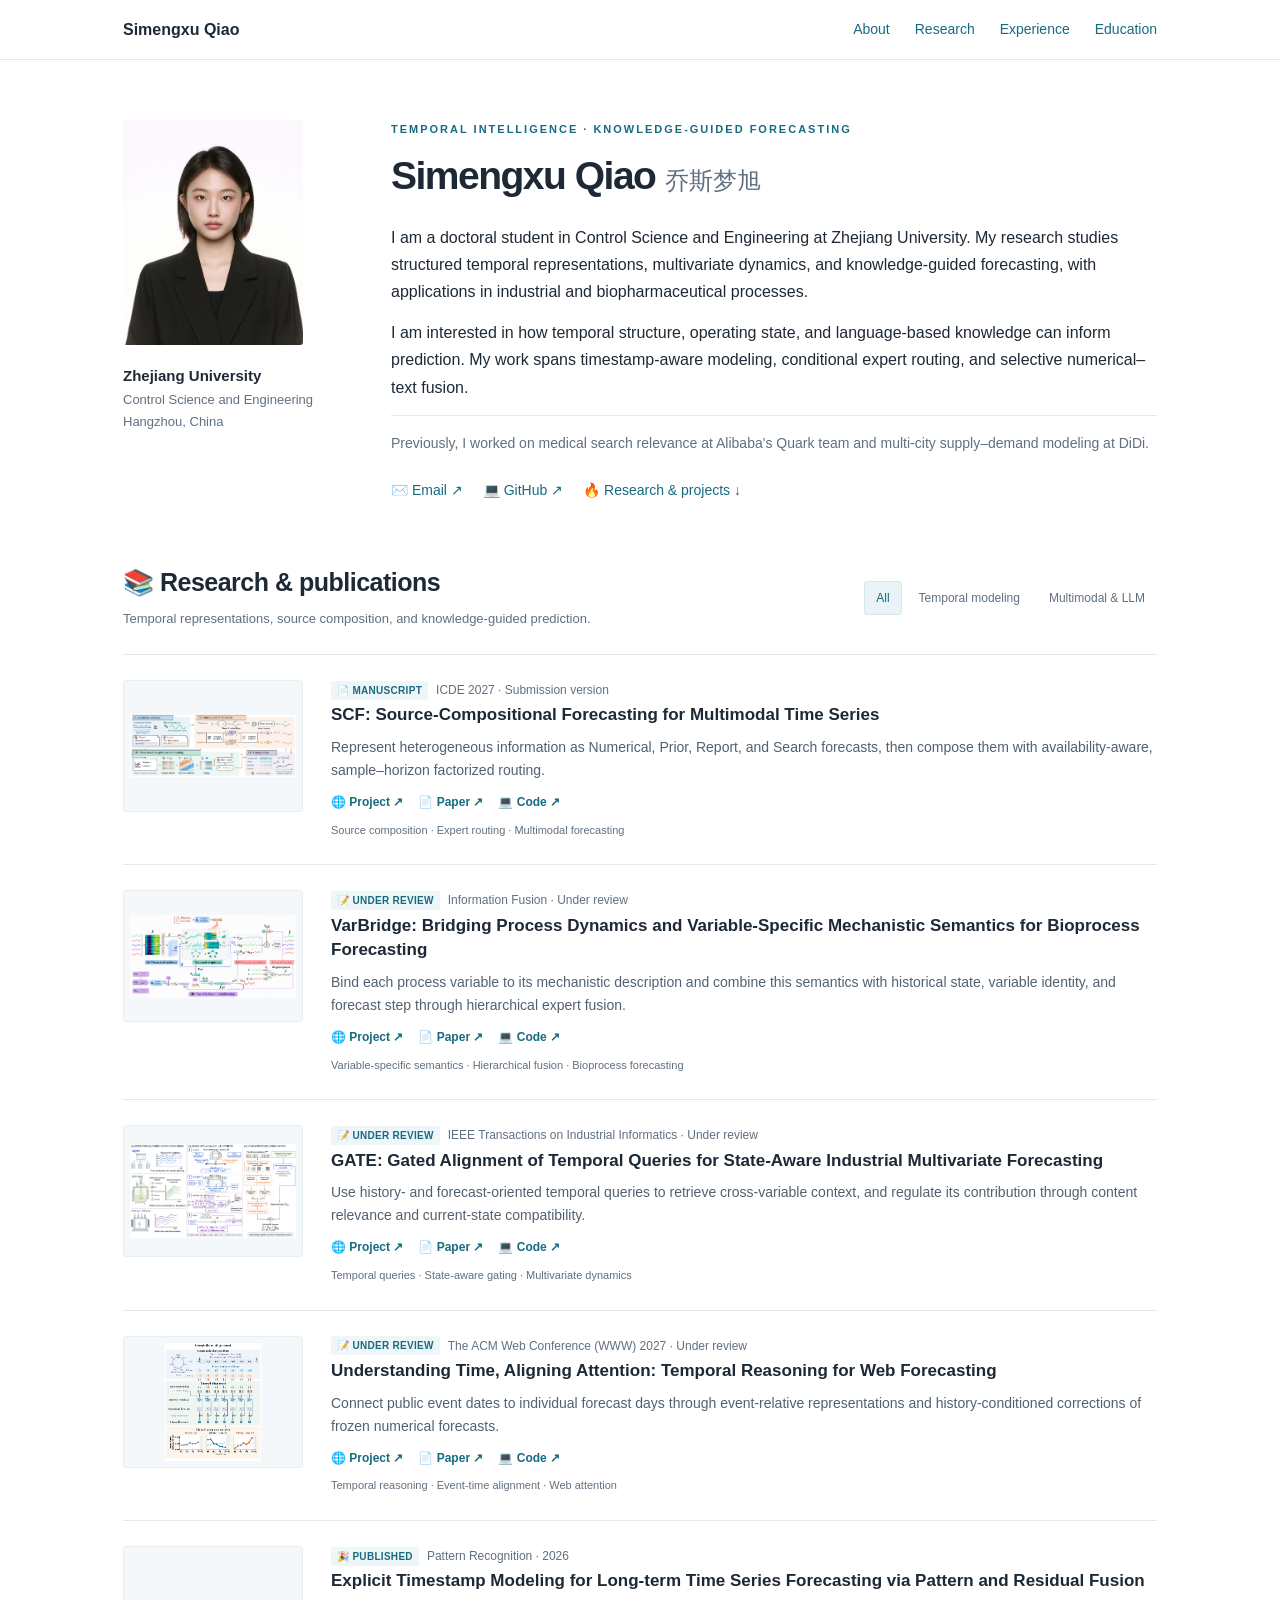
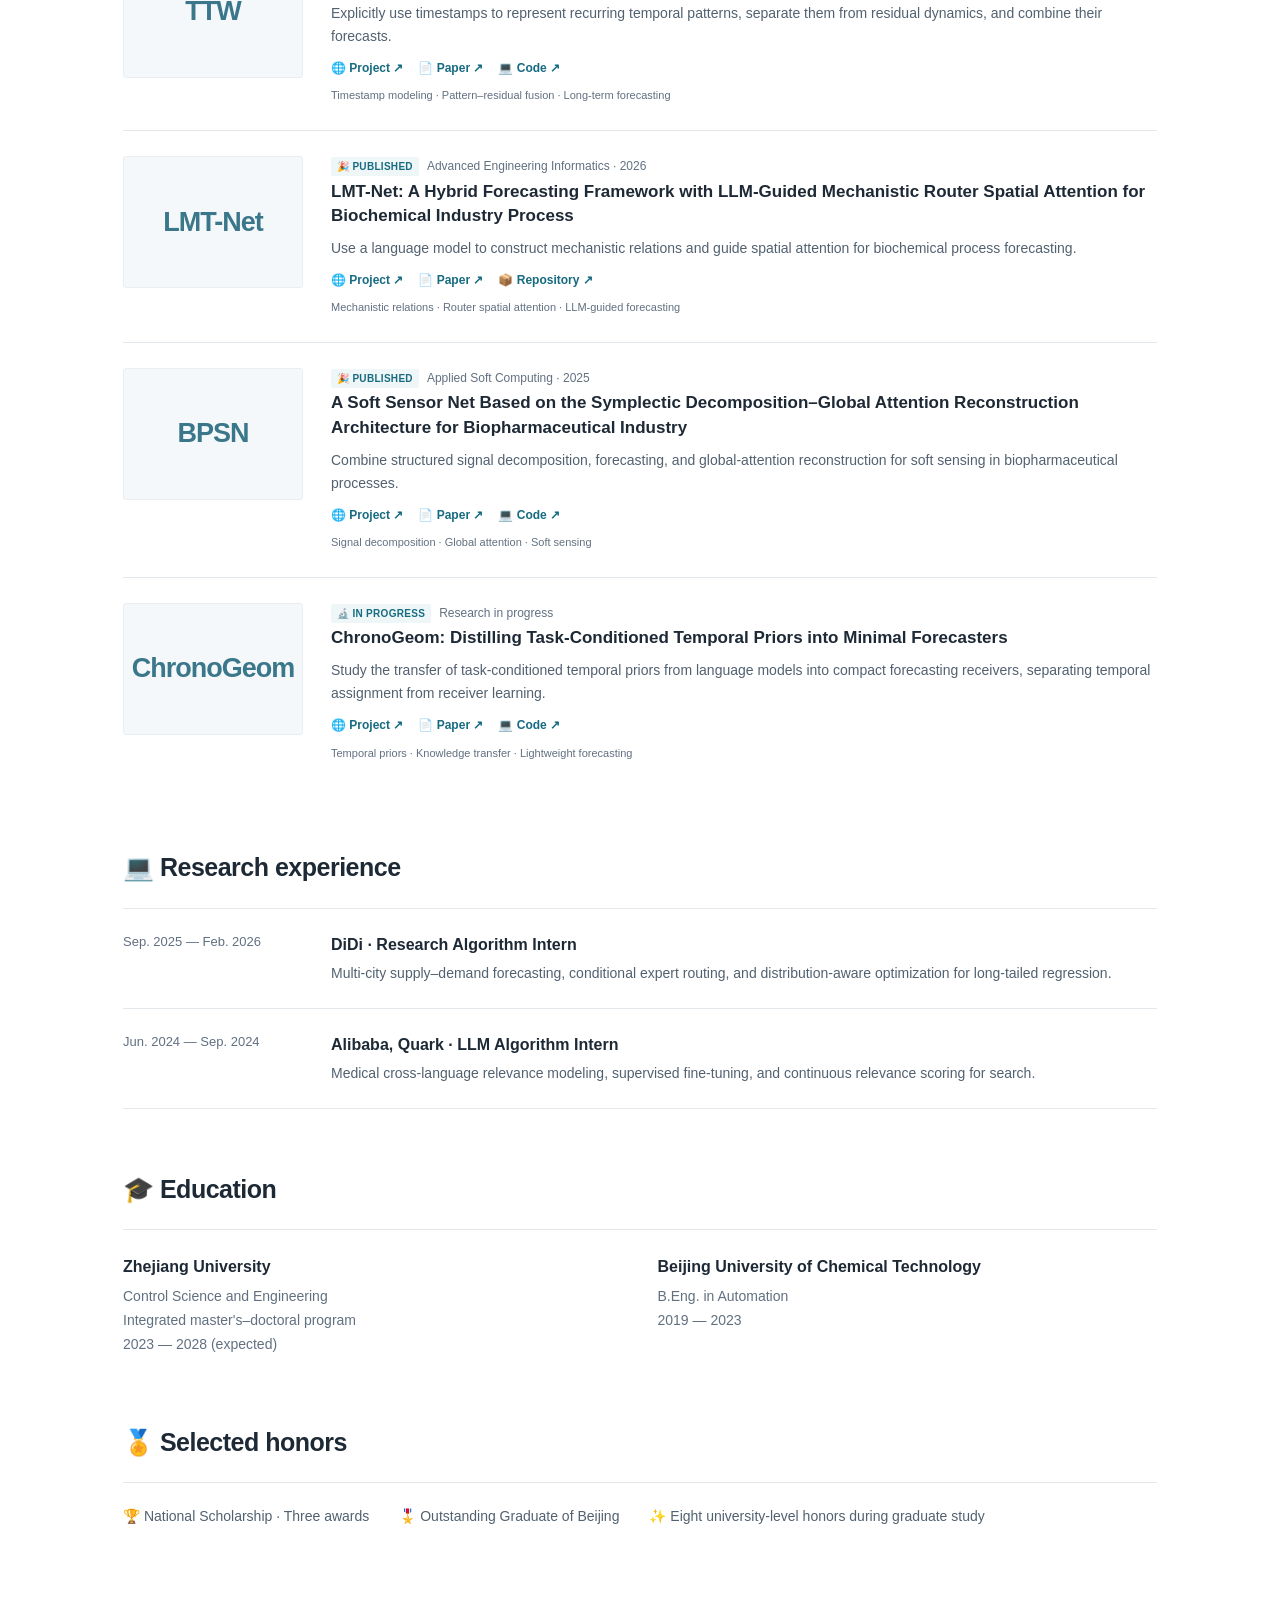
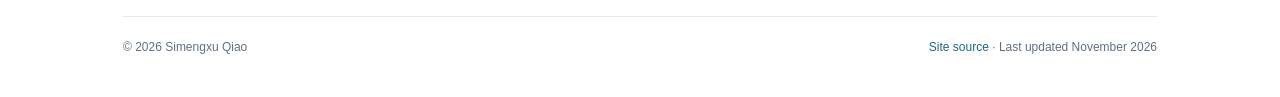
==== index.html @ 263c711f "Organize paper resources and link academic homepage" ====
<!doctype html><html lang="en"><head><meta charset="utf-8"><meta name="viewport" content="width=device-width,initial-scale=1"><title>Simengxu Qiao | 乔斯梦旭 — Zhejiang University</title><meta name="description" content="Simengxu Qiao — temporal representation learning, knowledge-guided forecasting, and multimodal time series at Zhejiang University."><meta name="theme-color" content="#176b81"><link rel="icon" href="assets/favicon.svg" type="image/svg+xml"><link rel="stylesheet" href="assets/style.css"></head><body><a class="skip" href="#main">Skip to content</a><header><div class="nav"><a class="wordmark" href="#about">Simengxu Qiao</a><nav aria-label="Main navigation"><a href="#about">About</a><a href="#publications">Research</a><a href="#experience">Experience</a><a href="#education">Education</a></nav></div></header><main id="main" class="shell"><section id="about" class="intro"><aside class="profile-side"><img class="portrait" src="assets/portrait.jpeg" alt="Portrait of Simengxu Qiao" width="180" height="225"><div class="identity"><strong>Zhejiang University</strong>Control Science and Engineering<br>Hangzhou, China</div></aside><div class="bio"><p class="eyebrow">Temporal intelligence · Knowledge-guided forecasting</p><h1>Simengxu Qiao <span>乔斯梦旭</span></h1><p>I am a doctoral student in Control Science and Engineering at Zhejiang University. My research studies structured temporal representations, multivariate dynamics, and knowledge-guided forecasting, with applications in industrial and biopharmaceutical processes.</p><p>I am interested in how temporal structure, operating state, and language-based knowledge can inform prediction. My work spans timestamp-aware modeling, conditional expert routing, and selective numerical–text fusion.</p><p class="research-line">Previously, I worked on medical search relevance at Alibaba's Quark team and multi-city supply–demand modeling at DiDi.</p><div class="contact"><a href="mailto:qsmxzju@163.com">✉️ Email ↗</a><a href="https://github.com/Joss0623">💻 GitHub ↗</a><a href="#publications">🔥 Research & projects ↓</a></div></div></section><section class="section" id="publications"><div class="section-heading"><div><h2><span aria-hidden="true">📚</span> Research & publications</h2><p class="section-note">Temporal representations, source composition, and knowledge-guided prediction.</p></div><div class="filters" role="group" aria-label="Filter research"><button data-filter="All" aria-pressed="true">All</button><button data-filter="Temporal" aria-pressed="false">Temporal modeling</button><button data-filter="Multimodal" aria-pressed="false">Multimodal & LLM</button></div></div><span id="filter-status" class="skip" aria-live="polite"></span><article class="pub" data-category="Multimodal"><a class="teaser" href="projects/scf/" aria-label="SCF project"><img src="assets/scf.png" alt="SCF method overview" loading="lazy"></a><div><div class="meta"><span class="status"><span aria-hidden="true">📄</span> Manuscript</span><span>ICDE 2027 · Submission version</span></div><h3><a href="projects/scf/">SCF: Source-Compositional Forecasting for Multimodal Time Series</a></h3><p class="summary">Represent heterogeneous information as Numerical, Prior, Report, and Search forecasts, then compose them with availability-aware, sample–horizon factorized routing.</p><div class="links"><a href="projects/scf/">🌐 Project ↗</a><a href="papers/scf.pdf">📄 Paper ↗</a><a href="https://github.com/Joss0623/SCF">💻 Code ↗</a></div><div class="tags">Source composition · Expert routing · Multimodal forecasting</div></div></article><article class="pub" data-category="Multimodal"><a class="teaser" href="projects/varbridge/" aria-label="VarBridge project"><img src="assets/varbridge.png" alt="VarBridge method overview" loading="lazy"></a><div><div class="meta"><span class="status"><span aria-hidden="true">📝</span> Under review</span><span>Information Fusion · Under review</span></div><h3><a href="projects/varbridge/">VarBridge: Bridging Process Dynamics and Variable-Specific Mechanistic Semantics for Bioprocess Forecasting</a></h3><p class="summary">Bind each process variable to its mechanistic description and combine this semantics with historical state, variable identity, and forecast step through hierarchical expert fusion.</p><div class="links"><a href="projects/varbridge/">🌐 Project ↗</a><a href="papers/varbridge.pdf">📄 Paper ↗</a><a href="https://github.com/Joss0623/VarBridge">💻 Code ↗</a></div><div class="tags">Variable-specific semantics · Hierarchical fusion · Bioprocess forecasting</div></div></article><article class="pub" data-category="Temporal"><a class="teaser" href="projects/gate/" aria-label="GATE project"><img src="assets/gate.png" alt="GATE method overview" loading="lazy"></a><div><div class="meta"><span class="status"><span aria-hidden="true">📝</span> Under review</span><span>IEEE Transactions on Industrial Informatics · Under review</span></div><h3><a href="projects/gate/">GATE: Gated Alignment of Temporal Queries for State-Aware Industrial Multivariate Forecasting</a></h3><p class="summary">Use history- and forecast-oriented temporal queries to retrieve cross-variable context, and regulate its contribution through content relevance and current-state compatibility.</p><div class="links"><a href="projects/gate/">🌐 Project ↗</a><a href="papers/gate.pdf">📄 Paper ↗</a><a href="https://github.com/Joss0623/GATE">💻 Code ↗</a></div><div class="tags">Temporal queries · State-aware gating · Multivariate dynamics</div></div></article><article class="pub" data-category="Temporal"><a class="teaser" href="projects/event-time/" aria-label="Event-Time Alignment project"><img src="assets/event-time.png" alt="Event-Time Alignment method overview" loading="lazy"></a><div><div class="meta"><span class="status"><span aria-hidden="true">📝</span> Under review</span><span>The ACM Web Conference (WWW) 2027 · Under review</span></div><h3><a href="projects/event-time/">Understanding Time, Aligning Attention: Temporal Reasoning for Web Forecasting</a></h3><p class="summary">Connect public event dates to individual forecast days through event-relative representations and history-conditioned corrections of frozen numerical forecasts.</p><div class="links"><a href="projects/event-time/">🌐 Project ↗</a><a href="papers/event-time.pdf">📄 Paper ↗</a><a href="https://github.com/Joss0623/EventTimeAlignment">💻 Code ↗</a></div><div class="tags">Temporal reasoning · Event-time alignment · Web attention</div></div></article><article class="pub" data-category="Temporal"><a class="teaser" href="projects/ttw/" aria-label="TTW project"><span class="monogram">TTW</span></a><div><div class="meta"><span class="status"><span aria-hidden="true">🎉</span> Published</span><span>Pattern Recognition · 2026</span></div><h3><a href="projects/ttw/">Explicit Timestamp Modeling for Long-term Time Series Forecasting via Pattern and Residual Fusion</a></h3><p class="summary">Explicitly use timestamps to represent recurring temporal patterns, separate them from residual dynamics, and combine their forecasts.</p><div class="links"><a href="projects/ttw/">🌐 Project ↗</a><a href="papers/ttw.pdf">📄 Paper ↗</a><a href="https://github.com/Joss0623/TTW">💻 Code ↗</a></div><div class="tags">Timestamp modeling · Pattern–residual fusion · Long-term forecasting</div></div></article><article class="pub" data-category="Multimodal"><a class="teaser" href="projects/lmt-net/" aria-label="LMT-Net project"><span class="monogram">LMT-Net</span></a><div><div class="meta"><span class="status"><span aria-hidden="true">🎉</span> Published</span><span>Advanced Engineering Informatics · 2026</span></div><h3><a href="projects/lmt-net/">LMT-Net: A Hybrid Forecasting Framework with LLM-Guided Mechanistic Router Spatial Attention for Biochemical Industry Process</a></h3><p class="summary">Use a language model to construct mechanistic relations and guide spatial attention for biochemical process forecasting.</p><div class="links"><a href="projects/lmt-net/">🌐 Project ↗</a><a href="https://doi.org/10.1016/j.aei.2026.105001">📄 Paper ↗</a><a href="https://github.com/Joss0623/LMT-Net">📦 Repository ↗</a></div><div class="tags">Mechanistic relations · Router spatial attention · LLM-guided forecasting</div></div></article><article class="pub" data-category="Temporal"><a class="teaser" href="projects/bpsn/" aria-label="BPSN project"><span class="monogram">BPSN</span></a><div><div class="meta"><span class="status"><span aria-hidden="true">🎉</span> Published</span><span>Applied Soft Computing · 2025</span></div><h3><a href="projects/bpsn/">A Soft Sensor Net Based on the Symplectic Decomposition–Global Attention Reconstruction Architecture for Biopharmaceutical Industry</a></h3><p class="summary">Combine structured signal decomposition, forecasting, and global-attention reconstruction for soft sensing in biopharmaceutical processes.</p><div class="links"><a href="projects/bpsn/">🌐 Project ↗</a><a href="https://doi.org/10.1016/j.asoc.2025.113636">📄 Paper ↗</a><a href="https://github.com/Joss0623/BioPharmaSoftNet">💻 Code ↗</a></div><div class="tags">Signal decomposition · Global attention · Soft sensing</div></div></article><article class="pub" data-category="Temporal"><a class="teaser" href="projects/chronogeom/" aria-label="ChronoGeom project"><span class="monogram">ChronoGeom</span></a><div><div class="meta"><span class="status"><span aria-hidden="true">🔬</span> In progress</span><span>Research in progress</span></div><h3><a href="projects/chronogeom/">ChronoGeom: Distilling Task-Conditioned Temporal Priors into Minimal Forecasters</a></h3><p class="summary">Study the transfer of task-conditioned temporal priors from language models into compact forecasting receivers, separating temporal assignment from receiver learning.</p><div class="links"><a href="projects/chronogeom/">🌐 Project ↗</a><a href="papers/chronogeom.pdf">📄 Paper ↗</a><a href="https://github.com/Joss0623/ChronoGeom">💻 Code ↗</a></div><div class="tags">Temporal priors · Knowledge transfer · Lightweight forecasting</div></div></article></section><section class="section" id="experience"><div class="section-heading"><h2><span aria-hidden="true">💻</span> Research experience</h2></div><div class="timeline"><article><div class="date">Sep. 2025 — Feb. 2026</div><div><h3>DiDi · Research Algorithm Intern</h3><p>Multi-city supply–demand forecasting, conditional expert routing, and distribution-aware optimization for long-tailed regression.</p></div></article><article><div class="date">Jun. 2024 — Sep. 2024</div><div><h3>Alibaba, Quark · LLM Algorithm Intern</h3><p>Medical cross-language relevance modeling, supervised fine-tuning, and continuous relevance scoring for search.</p></div></article></div></section><section class="section" id="education"><div class="section-heading"><h2><span aria-hidden="true">🎓</span> Education</h2></div><div class="education"><article><h3>Zhejiang University</h3><p>Control Science and Engineering<br>Integrated master's–doctoral program<br>2023 — 2028 (expected)</p></article><article><h3>Beijing University of Chemical Technology</h3><p>B.Eng. in Automation<br>2019 — 2023</p></article></div></section><section class="section"><div class="section-heading"><h2><span aria-hidden="true">🏅</span> Selected honors</h2></div><div class="awards"><span>🏆 National Scholarship · Three awards</span><span>🎖️ Outstanding Graduate of Beijing</span><span>✨ Eight university-level honors during graduate study</span></div></section><footer><span>© 2026 Simengxu Qiao</span><span><a href="https://github.com/Joss0623/Joss0623.github.io">Site source</a> · Last updated November 2026</span></footer></main><script src="assets/site.js"></script></body></html>
---- assets/style.css ----
:root{--ink:#1e2936;--muted:#617080;--accent:#176b81;--line:#e3e8ec;--paper:#fff;--wash:#f5f8fa}*{box-sizing:border-box}html{scroll-behavior:smooth;scroll-padding-top:85px}body{margin:0;color:var(--ink);background:var(--paper);font:16px/1.7 -apple-system,BlinkMacSystemFont,"Segoe UI",Arial,"Noto Sans",sans-serif}a{color:var(--accent);text-decoration:none}a:hover{text-decoration:underline}a:focus-visible,button:focus-visible{outline:3px solid #edb95e;outline-offset:4px}header{position:sticky;top:0;background:#ffffffed;backdrop-filter:blur(12px);border-bottom:1px solid var(--line);z-index:10}.nav{max-width:1090px;margin:auto;display:flex;align-items:center;justify-content:space-between;padding:16px 28px;gap:20px}.wordmark{color:var(--ink);font-size:16px;font-weight:650}.nav nav{display:flex;gap:25px;font-size:14px}.shell{max-width:1090px;margin:auto;padding:60px 28px 40px}.intro{display:grid;grid-template-columns:210px 1fr;gap:58px;align-items:start}.portrait{width:180px;height:225px;object-fit:cover;object-position:center 24%;border-radius:3px;display:block;background:var(--wash)}.identity{margin-top:18px;font-size:13px;color:var(--muted)}.identity strong{display:block;color:var(--ink);font-size:15px}.eyebrow{text-transform:uppercase;font-size:11px;font-weight:650;letter-spacing:2px;color:var(--accent);margin:0 0 8px}h1{font-size:39px;font-weight:650;letter-spacing:-1.5px;line-height:1.2;margin:0 0 24px}h1 span{font-size:24px;font-weight:400;letter-spacing:0;color:var(--muted);white-space:nowrap}.bio p{margin:0 0 14px}.contact{display:flex;gap:20px;flex-wrap:wrap;margin-top:23px;font-size:14px}.research-line{border-top:1px solid var(--line);padding-top:16px;color:var(--muted);font-size:14px}.section{margin-top:64px}h2{font-size:25px;letter-spacing:-.5px;line-height:1.3;font-weight:600;margin:0}.section-heading{display:flex;align-items:center;justify-content:space-between;gap:20px;margin-bottom:24px}.section-note{color:var(--muted);font-size:13px;margin:9px 0 0}.filters{display:flex;gap:5px;flex-wrap:wrap}.filters button{font:inherit;font-size:12px;border:1px solid transparent;background:transparent;color:var(--muted);padding:6px 11px;cursor:pointer;border-radius:3px}.filters button[aria-pressed=true]{background:#eaf3f5;color:var(--accent);border-color:#d8e8ed}.pub{display:grid;grid-template-columns:180px 1fr;gap:28px;padding:25px 0;border-top:1px solid var(--line)}.teaser{height:132px;width:180px;display:flex;align-items:center;justify-content:center;background:var(--wash);border:1px solid #e9eef1;overflow:hidden;border-radius:3px}.teaser img{width:100%;height:100%;object-fit:contain;padding:6px}.teaser .monogram{font-size:27px;font-weight:550;letter-spacing:-1px;color:#3b778a;line-height:1.15;text-align:center;padding:15px}.pub h3{font-size:17px;line-height:1.45;font-weight:600;margin:3px 0 8px}.pub h3 a{color:var(--ink)}.meta{font-size:12px;color:var(--muted);display:flex;align-items:center;gap:8px;flex-wrap:wrap}.status{color:var(--accent);background:#eff6f7;border-radius:2px;padding:1px 6px;font-size:10px;font-weight:650;letter-spacing:.3px;text-transform:uppercase}.summary{font-size:14px;color:#526170;line-height:1.65;margin:8px 0}.links{display:flex;gap:15px;font-size:12px;font-weight:600;margin-top:10px}.tags{font-size:11px;color:var(--muted);margin-top:8px}.timeline{border-top:1px solid var(--line)}.timeline article{display:grid;grid-template-columns:180px 1fr;gap:28px;padding:22px 0;border-bottom:1px solid var(--line)}.date{color:var(--muted);font-size:13px}.timeline h3{font-size:16px;margin:0 0 4px}.timeline p{font-size:14px;color:#526170;margin:0}.education{display:grid;grid-template-columns:1fr 1fr;gap:35px;border-top:1px solid var(--line);padding-top:23px}.education h3{font-size:16px;margin:0}.education p{font-size:14px;color:var(--muted);margin:5px 0}.awards{display:flex;gap:30px;flex-wrap:wrap;padding:22px 0;border-top:1px solid var(--line);font-size:14px;color:#526170}footer{margin-top:65px;padding-top:20px;border-top:1px solid var(--line);font-size:12px;color:var(--muted);display:flex;justify-content:space-between;gap:20px}.project-shell{max-width:880px;margin:auto;padding:60px 28px}.project-shell h1{font-size:34px;line-height:1.3}.project-shell .lead{font-size:19px;color:#526170}.project-shell img.framework{width:100%;max-height:440px;object-fit:contain;margin:30px 0;background:var(--wash);padding:20px}.project-shell section{margin-top:35px}.project-shell h2{font-size:22px}.project-shell .tags{font-size:14px}.project-shell .links{font-size:15px;gap:25px}code{background:var(--wash);padding:2px 5px;font-size:.9em}.skip{position:absolute;left:16px;top:-100px}.skip:focus{top:10px;background:white;padding:8px;z-index:20}[hidden]{display:none!important}@media(max-width:740px){.nav{padding:13px 20px}.nav nav{gap:14px;font-size:12px}.shell{padding:34px 20px}.intro{grid-template-columns:1fr;gap:26px}.profile-side{display:flex;gap:20px;align-items:center}.portrait{width:110px;height:138px}.identity{margin-top:0}.eyebrow{font-size:10px}h1{font-size:33px}h1 span{font-size:21px}.section{margin-top:45px}.section-heading{align-items:flex-start;flex-direction:column;gap:13px}.pub{grid-template-columns:110px 1fr;gap:17px;padding:21px 0}.teaser{width:110px;height:97px}.teaser .monogram{font-size:19px}.pub h3{font-size:15px}.summary{font-size:13px}.meta{font-size:11px}.timeline article{grid-template-columns:1fr;gap:4px}.education{grid-template-columns:1fr;gap:20px}footer{flex-direction:column;gap:4px}.project-shell h1{font-size:27px}}@media(prefers-reduced-motion:reduce){html{scroll-behavior:auto}}

@media(max-width:740px){.wordmark{font-size:13px;white-space:nowrap}.nav nav{gap:10px;font-size:11px}.nav{gap:13px}}
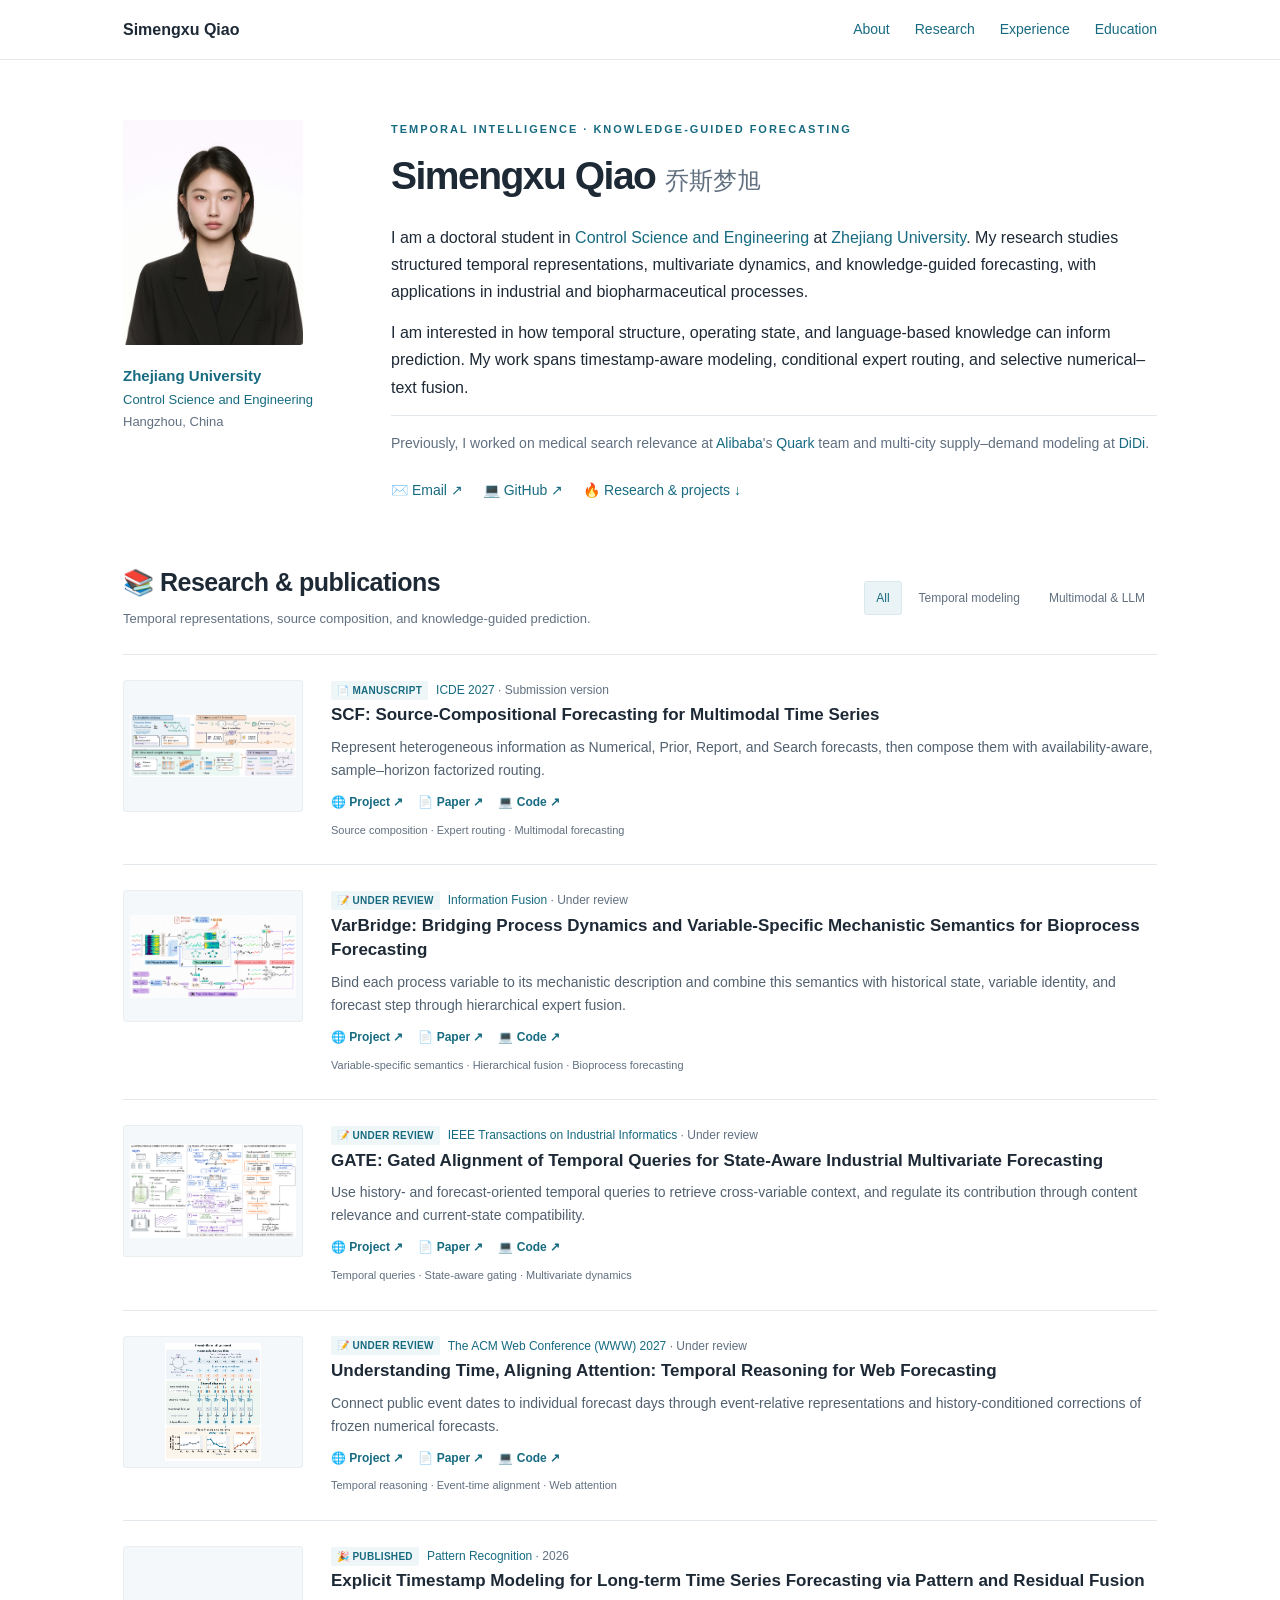
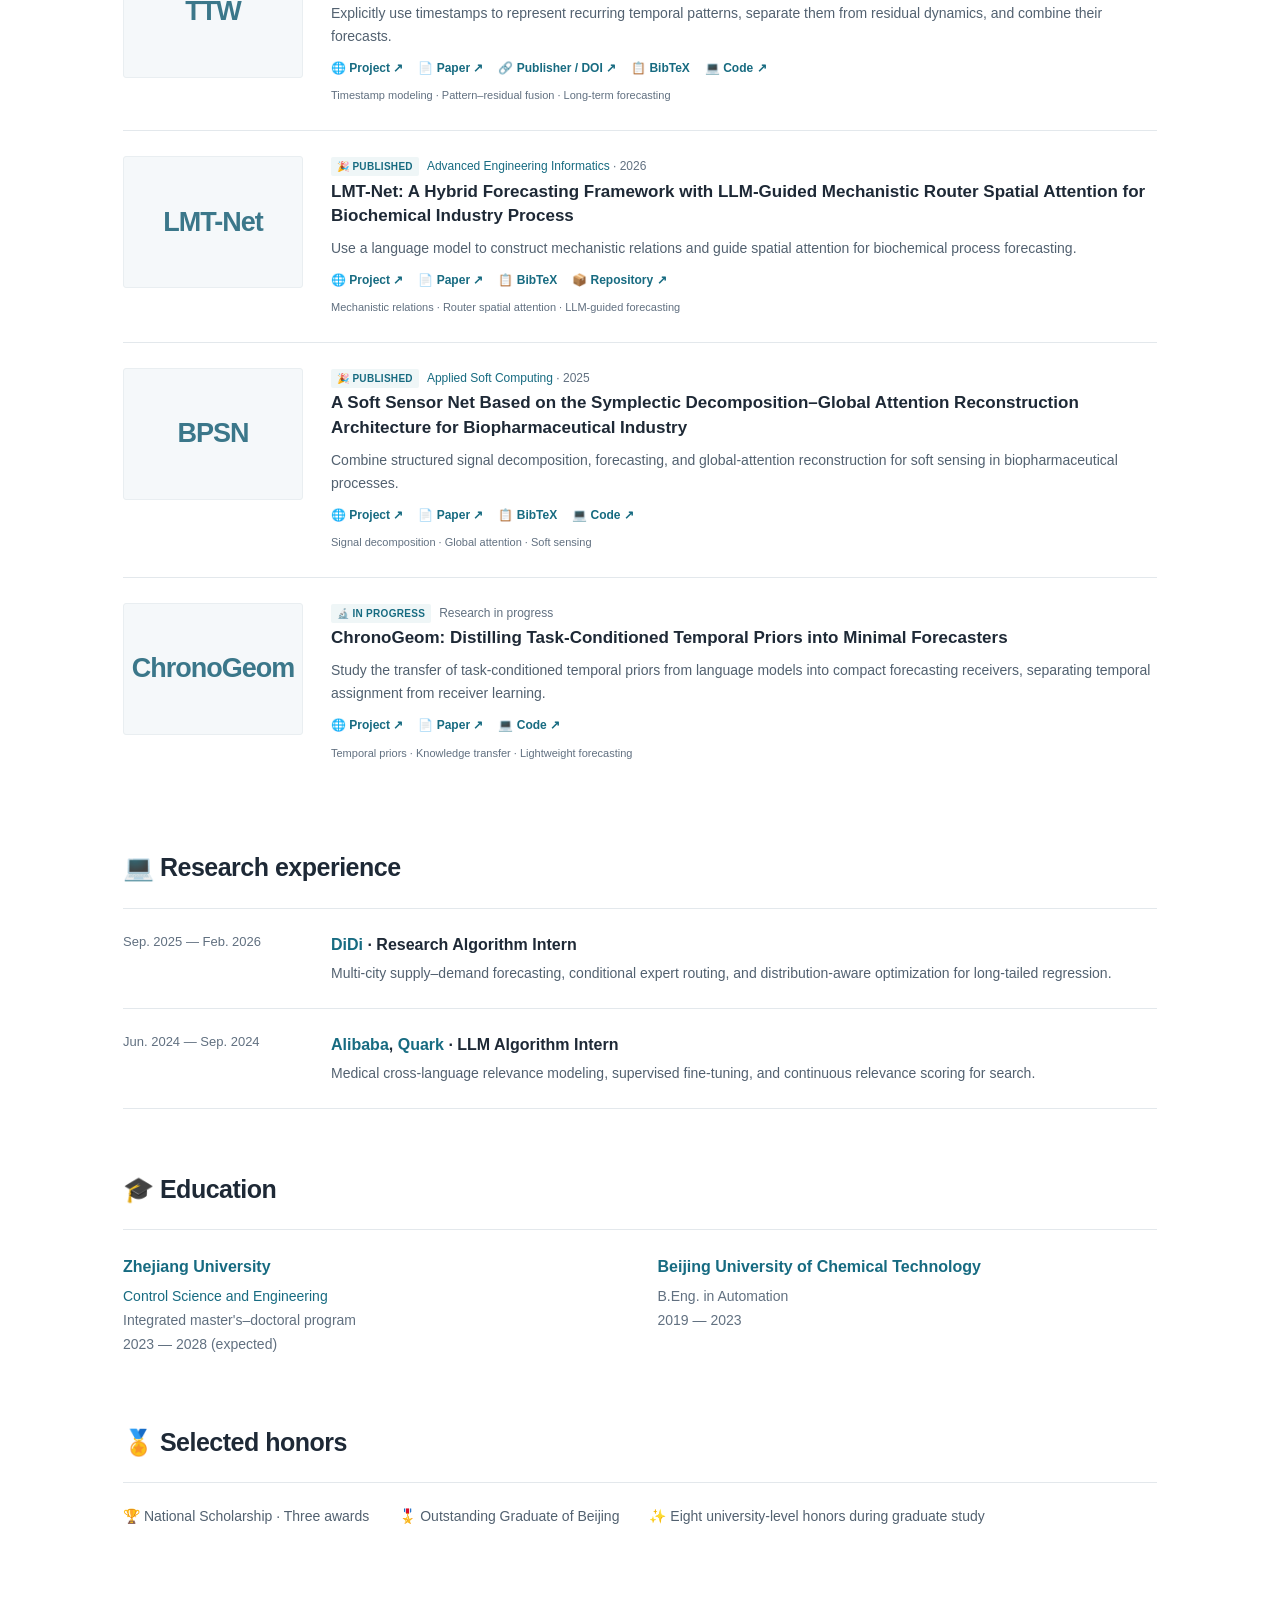
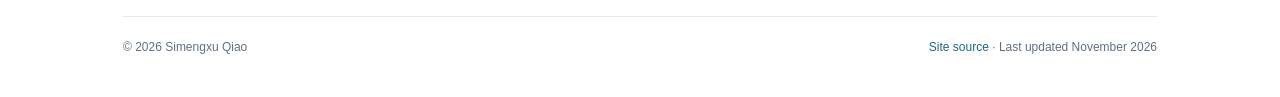
==== commit fa2a3c5f: "Organize paper resources and link academic homepage" ====
--- a/index.html
+++ b/index.html
@@ -1 +1 @@
-<!doctype html><html lang="en"><head><meta charset="utf-8"><meta name="viewport" content="width=device-width,initial-scale=1"><title>Simengxu Qiao | 乔斯梦旭 — Zhejiang University</title><meta name="description" content="Simengxu Qiao — temporal representation learning, knowledge-guided forecasting, and multimodal time series at Zhejiang University."><meta name="theme-color" content="#176b81"><link rel="icon" href="assets/favicon.svg" type="image/svg+xml"><link rel="stylesheet" href="assets/style.css"></head><body><a class="skip" href="#main">Skip to content</a><header><div class="nav"><a class="wordmark" href="#about">Simengxu Qiao</a><nav aria-label="Main navigation"><a href="#about">About</a><a href="#publications">Research</a><a href="#experience">Experience</a><a href="#education">Education</a></nav></div></header><main id="main" class="shell"><section id="about" class="intro"><aside class="profile-side"><img class="portrait" src="assets/portrait.jpeg" alt="Portrait of Simengxu Qiao" width="180" height="225"><div class="identity"><strong>Zhejiang University</strong>Control Science and Engineering<br>Hangzhou, China</div></aside><div class="bio"><p class="eyebrow">Temporal intelligence · Knowledge-guided forecasting</p><h1>Simengxu Qiao <span>乔斯梦旭</span></h1><p>I am a doctoral student in Control Science and Engineering at Zhejiang University. My research studies structured temporal representations, multivariate dynamics, and knowledge-guided forecasting, with applications in industrial and biopharmaceutical processes.</p><p>I am interested in how temporal structure, operating state, and language-based knowledge can inform prediction. My work spans timestamp-aware modeling, conditional expert routing, and selective numerical–text fusion.</p><p class="research-line">Previously, I worked on medical search relevance at Alibaba's Quark team and multi-city supply–demand modeling at DiDi.</p><div class="contact"><a href="mailto:qsmxzju@163.com">✉️ Email ↗</a><a href="https://github.com/Joss0623">💻 GitHub ↗</a><a href="#publications">🔥 Research & projects ↓</a></div></div></section><section class="section" id="publications"><div class="section-heading"><div><h2><span aria-hidden="true">📚</span> Research & publications</h2><p class="section-note">Temporal representations, source composition, and knowledge-guided prediction.</p></div><div class="filters" role="group" aria-label="Filter research"><button data-filter="All" aria-pressed="true">All</button><button data-filter="Temporal" aria-pressed="false">Temporal modeling</button><button data-filter="Multimodal" aria-pressed="false">Multimodal & LLM</button></div></div><span id="filter-status" class="skip" aria-live="polite"></span><article class="pub" data-category="Multimodal"><a class="teaser" href="projects/scf/" aria-label="SCF project"><img src="assets/scf.png" alt="SCF method overview" loading="lazy"></a><div><div class="meta"><span class="status"><span aria-hidden="true">📄</span> Manuscript</span><span>ICDE 2027 · Submission version</span></div><h3><a href="projects/scf/">SCF: Source-Compositional Forecasting for Multimodal Time Series</a></h3><p class="summary">Represent heterogeneous information as Numerical, Prior, Report, and Search forecasts, then compose them with availability-aware, sample–horizon factorized routing.</p><div class="links"><a href="projects/scf/">🌐 Project ↗</a><a href="papers/scf.pdf">📄 Paper ↗</a><a href="https://github.com/Joss0623/SCF">💻 Code ↗</a></div><div class="tags">Source composition · Expert routing · Multimodal forecasting</div></div></article><article class="pub" data-category="Multimodal"><a class="teaser" href="projects/varbridge/" aria-label="VarBridge project"><img src="assets/varbridge.png" alt="VarBridge method overview" loading="lazy"></a><div><div class="meta"><span class="status"><span aria-hidden="true">📝</span> Under review</span><span>Information Fusion · Under review</span></div><h3><a href="projects/varbridge/">VarBridge: Bridging Process Dynamics and Variable-Specific Mechanistic Semantics for Bioprocess Forecasting</a></h3><p class="summary">Bind each process variable to its mechanistic description and combine this semantics with historical state, variable identity, and forecast step through hierarchical expert fusion.</p><div class="links"><a href="projects/varbridge/">🌐 Project ↗</a><a href="papers/varbridge.pdf">📄 Paper ↗</a><a href="https://github.com/Joss0623/VarBridge">💻 Code ↗</a></div><div class="tags">Variable-specific semantics · Hierarchical fusion · Bioprocess forecasting</div></div></article><article class="pub" data-category="Temporal"><a class="teaser" href="projects/gate/" aria-label="GATE project"><img src="assets/gate.png" alt="GATE method overview" loading="lazy"></a><div><div class="meta"><span class="status"><span aria-hidden="true">📝</span> Under review</span><span>IEEE Transactions on Industrial Informatics · Under review</span></div><h3><a href="projects/gate/">GATE: Gated Alignment of Temporal Queries for State-Aware Industrial Multivariate Forecasting</a></h3><p class="summary">Use history- and forecast-oriented temporal queries to retrieve cross-variable context, and regulate its contribution through content relevance and current-state compatibility.</p><div class="links"><a href="projects/gate/">🌐 Project ↗</a><a href="papers/gate.pdf">📄 Paper ↗</a><a href="https://github.com/Joss0623/GATE">💻 Code ↗</a></div><div class="tags">Temporal queries · State-aware gating · Multivariate dynamics</div></div></article><article class="pub" data-category="Temporal"><a class="teaser" href="projects/event-time/" aria-label="Event-Time Alignment project"><img src="assets/event-time.png" alt="Event-Time Alignment method overview" loading="lazy"></a><div><div class="meta"><span class="status"><span aria-hidden="true">📝</span> Under review</span><span>The ACM Web Conference (WWW) 2027 · Under review</span></div><h3><a href="projects/event-time/">Understanding Time, Aligning Attention: Temporal Reasoning for Web Forecasting</a></h3><p class="summary">Connect public event dates to individual forecast days through event-relative representations and history-conditioned corrections of frozen numerical forecasts.</p><div class="links"><a href="projects/event-time/">🌐 Project ↗</a><a href="papers/event-time.pdf">📄 Paper ↗</a><a href="https://github.com/Joss0623/EventTimeAlignment">💻 Code ↗</a></div><div class="tags">Temporal reasoning · Event-time alignment · Web attention</div></div></article><article class="pub" data-category="Temporal"><a class="teaser" href="projects/ttw/" aria-label="TTW project"><span class="monogram">TTW</span></a><div><div class="meta"><span class="status"><span aria-hidden="true">🎉</span> Published</span><span>Pattern Recognition · 2026</span></div><h3><a href="projects/ttw/">Explicit Timestamp Modeling for Long-term Time Series Forecasting via Pattern and Residual Fusion</a></h3><p class="summary">Explicitly use timestamps to represent recurring temporal patterns, separate them from residual dynamics, and combine their forecasts.</p><div class="links"><a href="projects/ttw/">🌐 Project ↗</a><a href="papers/ttw.pdf">📄 Paper ↗</a><a href="https://github.com/Joss0623/TTW">💻 Code ↗</a></div><div class="tags">Timestamp modeling · Pattern–residual fusion · Long-term forecasting</div></div></article><article class="pub" data-category="Multimodal"><a class="teaser" href="projects/lmt-net/" aria-label="LMT-Net project"><span class="monogram">LMT-Net</span></a><div><div class="meta"><span class="status"><span aria-hidden="true">🎉</span> Published</span><span>Advanced Engineering Informatics · 2026</span></div><h3><a href="projects/lmt-net/">LMT-Net: A Hybrid Forecasting Framework with LLM-Guided Mechanistic Router Spatial Attention for Biochemical Industry Process</a></h3><p class="summary">Use a language model to construct mechanistic relations and guide spatial attention for biochemical process forecasting.</p><div class="links"><a href="projects/lmt-net/">🌐 Project ↗</a><a href="https://doi.org/10.1016/j.aei.2026.105001">📄 Paper ↗</a><a href="https://github.com/Joss0623/LMT-Net">📦 Repository ↗</a></div><div class="tags">Mechanistic relations · Router spatial attention · LLM-guided forecasting</div></div></article><article class="pub" data-category="Temporal"><a class="teaser" href="projects/bpsn/" aria-label="BPSN project"><span class="monogram">BPSN</span></a><div><div class="meta"><span class="status"><span aria-hidden="true">🎉</span> Published</span><span>Applied Soft Computing · 2025</span></div><h3><a href="projects/bpsn/">A Soft Sensor Net Based on the Symplectic Decomposition–Global Attention Reconstruction Architecture for Biopharmaceutical Industry</a></h3><p class="summary">Combine structured signal decomposition, forecasting, and global-attention reconstruction for soft sensing in biopharmaceutical processes.</p><div class="links"><a href="projects/bpsn/">🌐 Project ↗</a><a href="https://doi.org/10.1016/j.asoc.2025.113636">📄 Paper ↗</a><a href="https://github.com/Joss0623/BioPharmaSoftNet">💻 Code ↗</a></div><div class="tags">Signal decomposition · Global attention · Soft sensing</div></div></article><article class="pub" data-category="Temporal"><a class="teaser" href="projects/chronogeom/" aria-label="ChronoGeom project"><span class="monogram">ChronoGeom</span></a><div><div class="meta"><span class="status"><span aria-hidden="true">🔬</span> In progress</span><span>Research in progress</span></div><h3><a href="projects/chronogeom/">ChronoGeom: Distilling Task-Conditioned Temporal Priors into Minimal Forecasters</a></h3><p class="summary">Study the transfer of task-conditioned temporal priors from language models into compact forecasting receivers, separating temporal assignment from receiver learning.</p><div class="links"><a href="projects/chronogeom/">🌐 Project ↗</a><a href="papers/chronogeom.pdf">📄 Paper ↗</a><a href="https://github.com/Joss0623/ChronoGeom">💻 Code ↗</a></div><div class="tags">Temporal priors · Knowledge transfer · Lightweight forecasting</div></div></article></section><section class="section" id="experience"><div class="section-heading"><h2><span aria-hidden="true">💻</span> Research experience</h2></div><div class="timeline"><article><div class="date">Sep. 2025 — Feb. 2026</div><div><h3>DiDi · Research Algorithm Intern</h3><p>Multi-city supply–demand forecasting, conditional expert routing, and distribution-aware optimization for long-tailed regression.</p></div></article><article><div class="date">Jun. 2024 — Sep. 2024</div><div><h3>Alibaba, Quark · LLM Algorithm Intern</h3><p>Medical cross-language relevance modeling, supervised fine-tuning, and continuous relevance scoring for search.</p></div></article></div></section><section class="section" id="education"><div class="section-heading"><h2><span aria-hidden="true">🎓</span> Education</h2></div><div class="education"><article><h3>Zhejiang University</h3><p>Control Science and Engineering<br>Integrated master's–doctoral program<br>2023 — 2028 (expected)</p></article><article><h3>Beijing University of Chemical Technology</h3><p>B.Eng. in Automation<br>2019 — 2023</p></article></div></section><section class="section"><div class="section-heading"><h2><span aria-hidden="true">🏅</span> Selected honors</h2></div><div class="awards"><span>🏆 National Scholarship · Three awards</span><span>🎖️ Outstanding Graduate of Beijing</span><span>✨ Eight university-level honors during graduate study</span></div></section><footer><span>© 2026 Simengxu Qiao</span><span><a href="https://github.com/Joss0623/Joss0623.github.io">Site source</a> · Last updated November 2026</span></footer></main><script src="assets/site.js"></script></body></html>+<!doctype html><html lang="en"><head><meta charset="utf-8"><meta name="viewport" content="width=device-width,initial-scale=1"><title>Simengxu Qiao | 乔斯梦旭 — Zhejiang University</title><meta name="description" content="Simengxu Qiao — temporal representation learning, knowledge-guided forecasting, and multimodal time series at Zhejiang University."><meta name="theme-color" content="#176b81"><link rel="icon" href="assets/favicon.svg" type="image/svg+xml"><link rel="stylesheet" href="assets/style.css"></head><body><a class="skip" href="#main">Skip to content</a><header><div class="nav"><a class="wordmark" href="#about">Simengxu Qiao</a><nav aria-label="Main navigation"><a href="#about">About</a><a href="#publications">Research</a><a href="#experience">Experience</a><a href="#education">Education</a></nav></div></header><main id="main" class="shell"><section id="about" class="intro"><aside class="profile-side"><img class="portrait" src="assets/portrait.jpeg" alt="Portrait of Simengxu Qiao" width="180" height="225"><div class="identity"><strong><a href="https://www.zju.edu.cn/english/" target="_blank" rel="noopener noreferrer">Zhejiang University</a></strong><a href="http://www.cse.zju.edu.cn/" target="_blank" rel="noopener noreferrer">Control Science and Engineering</a><br>Hangzhou, China</div></aside><div class="bio"><p class="eyebrow">Temporal intelligence · Knowledge-guided forecasting</p><h1>Simengxu Qiao <span>乔斯梦旭</span></h1><p>I am a doctoral student in <a href="http://www.cse.zju.edu.cn/" target="_blank" rel="noopener noreferrer">Control Science and Engineering</a> at <a href="https://www.zju.edu.cn/english/" target="_blank" rel="noopener noreferrer">Zhejiang University</a>. My research studies structured temporal representations, multivariate dynamics, and knowledge-guided forecasting, with applications in industrial and biopharmaceutical processes.</p><p>I am interested in how temporal structure, operating state, and language-based knowledge can inform prediction. My work spans timestamp-aware modeling, conditional expert routing, and selective numerical–text fusion.</p><p class="research-line">Previously, I worked on medical search relevance at <a href="https://www.alibabagroup.com/en-US/" target="_blank" rel="noopener noreferrer">Alibaba</a>'s <a href="https://www.quark.cn/" target="_blank" rel="noopener noreferrer">Quark</a> team and multi-city supply–demand modeling at <a href="https://www.didiglobal.com/" target="_blank" rel="noopener noreferrer">DiDi</a>.</p><div class="contact"><a href="mailto:qsmxzju@163.com">✉️ Email ↗</a><a href="https://github.com/Joss0623">💻 GitHub ↗</a><a href="#publications">🔥 Research & projects ↓</a></div></div></section><section class="section" id="publications"><div class="section-heading"><div><h2><span aria-hidden="true">📚</span> Research & publications</h2><p class="section-note">Temporal representations, source composition, and knowledge-guided prediction.</p></div><div class="filters" role="group" aria-label="Filter research"><button data-filter="All" aria-pressed="true">All</button><button data-filter="Temporal" aria-pressed="false">Temporal modeling</button><button data-filter="Multimodal" aria-pressed="false">Multimodal & LLM</button></div></div><span id="filter-status" class="skip" aria-live="polite"></span><article class="pub" data-category="Multimodal"><a class="teaser" href="projects/scf/" aria-label="SCF project"><img src="assets/scf.png" alt="SCF method overview" loading="lazy"></a><div><div class="meta"><span class="status"><span aria-hidden="true">📄</span> Manuscript</span><span><a href="https://icde2027.github.io/" target="_blank" rel="noopener noreferrer">ICDE 2027</a> · Submission version</span></div><h3><a href="papers/scf.pdf">SCF: Source-Compositional Forecasting for Multimodal Time Series</a></h3><p class="summary">Represent heterogeneous information as Numerical, Prior, Report, and Search forecasts, then compose them with availability-aware, sample–horizon factorized routing.</p><div class="links"><a href="projects/scf/">🌐 Project ↗</a><a href="papers/scf.pdf">📄 Paper ↗</a><a href="https://github.com/Joss0623/SCF">💻 Code ↗</a></div><div class="tags">Source composition · Expert routing · Multimodal forecasting</div></div></article><article class="pub" data-category="Multimodal"><a class="teaser" href="projects/varbridge/" aria-label="VarBridge project"><img src="assets/varbridge.png" alt="VarBridge method overview" loading="lazy"></a><div><div class="meta"><span class="status"><span aria-hidden="true">📝</span> Under review</span><span><a href="https://www.sciencedirect.com/journal/information-fusion" target="_blank" rel="noopener noreferrer">Information Fusion</a> · Under review</span></div><h3><a href="papers/varbridge.pdf">VarBridge: Bridging Process Dynamics and Variable-Specific Mechanistic Semantics for Bioprocess Forecasting</a></h3><p class="summary">Bind each process variable to its mechanistic description and combine this semantics with historical state, variable identity, and forecast step through hierarchical expert fusion.</p><div class="links"><a href="projects/varbridge/">🌐 Project ↗</a><a href="papers/varbridge.pdf">📄 Paper ↗</a><a href="https://github.com/Joss0623/VarBridge">💻 Code ↗</a></div><div class="tags">Variable-specific semantics · Hierarchical fusion · Bioprocess forecasting</div></div></article><article class="pub" data-category="Temporal"><a class="teaser" href="projects/gate/" aria-label="GATE project"><img src="assets/gate.png" alt="GATE method overview" loading="lazy"></a><div><div class="meta"><span class="status"><span aria-hidden="true">📝</span> Under review</span><span><a href="https://www.ieee-ies.org/pubs/transactions-on-industrial-informatics" target="_blank" rel="noopener noreferrer">IEEE Transactions on Industrial Informatics</a> · Under review</span></div><h3><a href="papers/gate.pdf">GATE: Gated Alignment of Temporal Queries for State-Aware Industrial Multivariate Forecasting</a></h3><p class="summary">Use history- and forecast-oriented temporal queries to retrieve cross-variable context, and regulate its contribution through content relevance and current-state compatibility.</p><div class="links"><a href="projects/gate/">🌐 Project ↗</a><a href="papers/gate.pdf">📄 Paper ↗</a><a href="https://github.com/Joss0623/GATE">💻 Code ↗</a></div><div class="tags">Temporal queries · State-aware gating · Multivariate dynamics</div></div></article><article class="pub" data-category="Temporal"><a class="teaser" href="projects/event-time/" aria-label="Event-Time Alignment project"><img src="assets/event-time.png" alt="Event-Time Alignment method overview" loading="lazy"></a><div><div class="meta"><span class="status"><span aria-hidden="true">📝</span> Under review</span><span><a href="https://www2027.thewebconf.org/" target="_blank" rel="noopener noreferrer">The ACM Web Conference (WWW) 2027</a> · Under review</span></div><h3><a href="papers/event-time.pdf">Understanding Time, Aligning Attention: Temporal Reasoning for Web Forecasting</a></h3><p class="summary">Connect public event dates to individual forecast days through event-relative representations and history-conditioned corrections of frozen numerical forecasts.</p><div class="links"><a href="projects/event-time/">🌐 Project ↗</a><a href="papers/event-time.pdf">📄 Paper ↗</a><a href="https://github.com/Joss0623/EventTimeAlignment">💻 Code ↗</a></div><div class="tags">Temporal reasoning · Event-time alignment · Web attention</div></div></article><article class="pub" data-category="Temporal"><a class="teaser" href="projects/ttw/" aria-label="TTW project"><span class="monogram">TTW</span></a><div><div class="meta"><span class="status"><span aria-hidden="true">🎉</span> Published</span><span><a href="https://www.sciencedirect.com/journal/pattern-recognition" target="_blank" rel="noopener noreferrer">Pattern Recognition</a> · 2026</span></div><h3><a href="https://doi.org/10.1016/j.patcog.2026.114947">Explicit Timestamp Modeling for Long-term Time Series Forecasting via Pattern and Residual Fusion</a></h3><p class="summary">Explicitly use timestamps to represent recurring temporal patterns, separate them from residual dynamics, and combine their forecasts.</p><div class="links"><a href="projects/ttw/">🌐 Project ↗</a><a href="papers/ttw.pdf">📄 Paper ↗</a><a href="https://doi.org/10.1016/j.patcog.2026.114947" target="_blank" rel="noopener noreferrer">🔗 Publisher / DOI ↗</a><a href="citations/ttw.bib" download>📋 BibTeX</a><a href="https://github.com/Joss0623/TTW">💻 Code ↗</a></div><div class="tags">Timestamp modeling · Pattern–residual fusion · Long-term forecasting</div></div></article><article class="pub" data-category="Multimodal"><a class="teaser" href="projects/lmt-net/" aria-label="LMT-Net project"><span class="monogram">LMT-Net</span></a><div><div class="meta"><span class="status"><span aria-hidden="true">🎉</span> Published</span><span><a href="https://www.sciencedirect.com/journal/advanced-engineering-informatics" target="_blank" rel="noopener noreferrer">Advanced Engineering Informatics</a> · 2026</span></div><h3><a href="https://doi.org/10.1016/j.aei.2026.105001">LMT-Net: A Hybrid Forecasting Framework with LLM-Guided Mechanistic Router Spatial Attention for Biochemical Industry Process</a></h3><p class="summary">Use a language model to construct mechanistic relations and guide spatial attention for biochemical process forecasting.</p><div class="links"><a href="projects/lmt-net/">🌐 Project ↗</a><a href="https://doi.org/10.1016/j.aei.2026.105001">📄 Paper ↗</a><a href="citations/lmt-net.bib" download>📋 BibTeX</a><a href="https://github.com/Joss0623/LMT-Net">📦 Repository ↗</a></div><div class="tags">Mechanistic relations · Router spatial attention · LLM-guided forecasting</div></div></article><article class="pub" data-category="Temporal"><a class="teaser" href="projects/bpsn/" aria-label="BPSN project"><span class="monogram">BPSN</span></a><div><div class="meta"><span class="status"><span aria-hidden="true">🎉</span> Published</span><span><a href="https://www.sciencedirect.com/journal/applied-soft-computing" target="_blank" rel="noopener noreferrer">Applied Soft Computing</a> · 2025</span></div><h3><a href="https://doi.org/10.1016/j.asoc.2025.113636">A Soft Sensor Net Based on the Symplectic Decomposition–Global Attention Reconstruction Architecture for Biopharmaceutical Industry</a></h3><p class="summary">Combine structured signal decomposition, forecasting, and global-attention reconstruction for soft sensing in biopharmaceutical processes.</p><div class="links"><a href="projects/bpsn/">🌐 Project ↗</a><a href="https://doi.org/10.1016/j.asoc.2025.113636">📄 Paper ↗</a><a href="citations/bpsn.bib" download>📋 BibTeX</a><a href="https://github.com/Joss0623/BioPharmaSoftNet">💻 Code ↗</a></div><div class="tags">Signal decomposition · Global attention · Soft sensing</div></div></article><article class="pub" data-category="Temporal"><a class="teaser" href="projects/chronogeom/" aria-label="ChronoGeom project"><span class="monogram">ChronoGeom</span></a><div><div class="meta"><span class="status"><span aria-hidden="true">🔬</span> In progress</span><span>Research in progress</span></div><h3><a href="papers/chronogeom.pdf">ChronoGeom: Distilling Task-Conditioned Temporal Priors into Minimal Forecasters</a></h3><p class="summary">Study the transfer of task-conditioned temporal priors from language models into compact forecasting receivers, separating temporal assignment from receiver learning.</p><div class="links"><a href="projects/chronogeom/">🌐 Project ↗</a><a href="papers/chronogeom.pdf">📄 Paper ↗</a><a href="https://github.com/Joss0623/ChronoGeom">💻 Code ↗</a></div><div class="tags">Temporal priors · Knowledge transfer · Lightweight forecasting</div></div></article></section><section class="section" id="experience"><div class="section-heading"><h2><span aria-hidden="true">💻</span> Research experience</h2></div><div class="timeline"><article><div class="date">Sep. 2025 — Feb. 2026</div><div><h3><a href="https://www.didiglobal.com/" target="_blank" rel="noopener noreferrer">DiDi</a> · Research Algorithm Intern</h3><p>Multi-city supply–demand forecasting, conditional expert routing, and distribution-aware optimization for long-tailed regression.</p></div></article><article><div class="date">Jun. 2024 — Sep. 2024</div><div><h3><a href="https://www.alibabagroup.com/en-US/" target="_blank" rel="noopener noreferrer">Alibaba</a>, <a href="https://www.quark.cn/" target="_blank" rel="noopener noreferrer">Quark</a> · LLM Algorithm Intern</h3><p>Medical cross-language relevance modeling, supervised fine-tuning, and continuous relevance scoring for search.</p></div></article></div></section><section class="section" id="education"><div class="section-heading"><h2><span aria-hidden="true">🎓</span> Education</h2></div><div class="education"><article><h3><a href="https://www.zju.edu.cn/english/" target="_blank" rel="noopener noreferrer">Zhejiang University</a></h3><p><a href="http://www.cse.zju.edu.cn/" target="_blank" rel="noopener noreferrer">Control Science and Engineering</a><br>Integrated master's–doctoral program<br>2023 — 2028 (expected)</p></article><article><h3><a href="https://english.buct.edu.cn/" target="_blank" rel="noopener noreferrer">Beijing University of Chemical Technology</a></h3><p>B.Eng. in Automation<br>2019 — 2023</p></article></div></section><section class="section"><div class="section-heading"><h2><span aria-hidden="true">🏅</span> Selected honors</h2></div><div class="awards"><span>🏆 National Scholarship · Three awards</span><span>🎖️ Outstanding Graduate of Beijing</span><span>✨ Eight university-level honors during graduate study</span></div></section><footer><span>© 2026 Simengxu Qiao</span><span><a href="https://github.com/Joss0623/Joss0623.github.io">Site source</a> · Last updated November 2026</span></footer></main><script src="assets/site.js"></script></body></html>
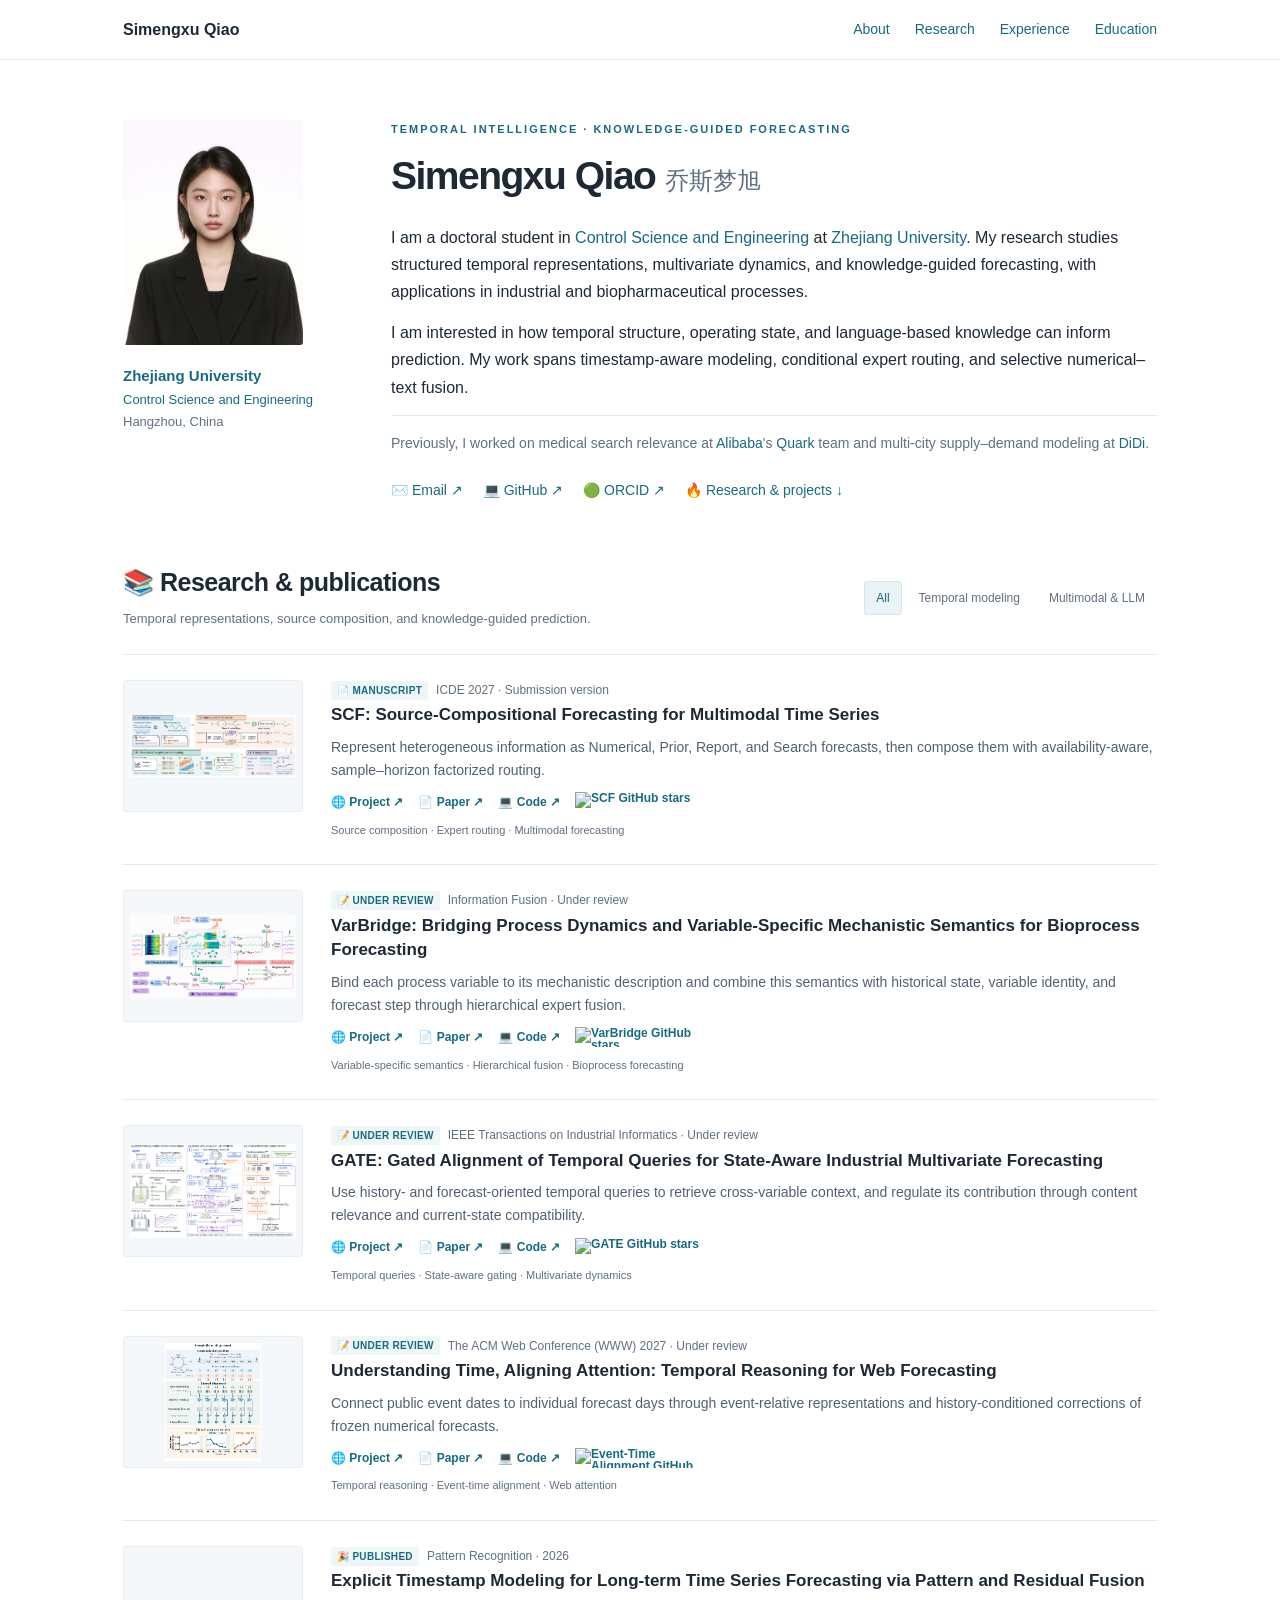
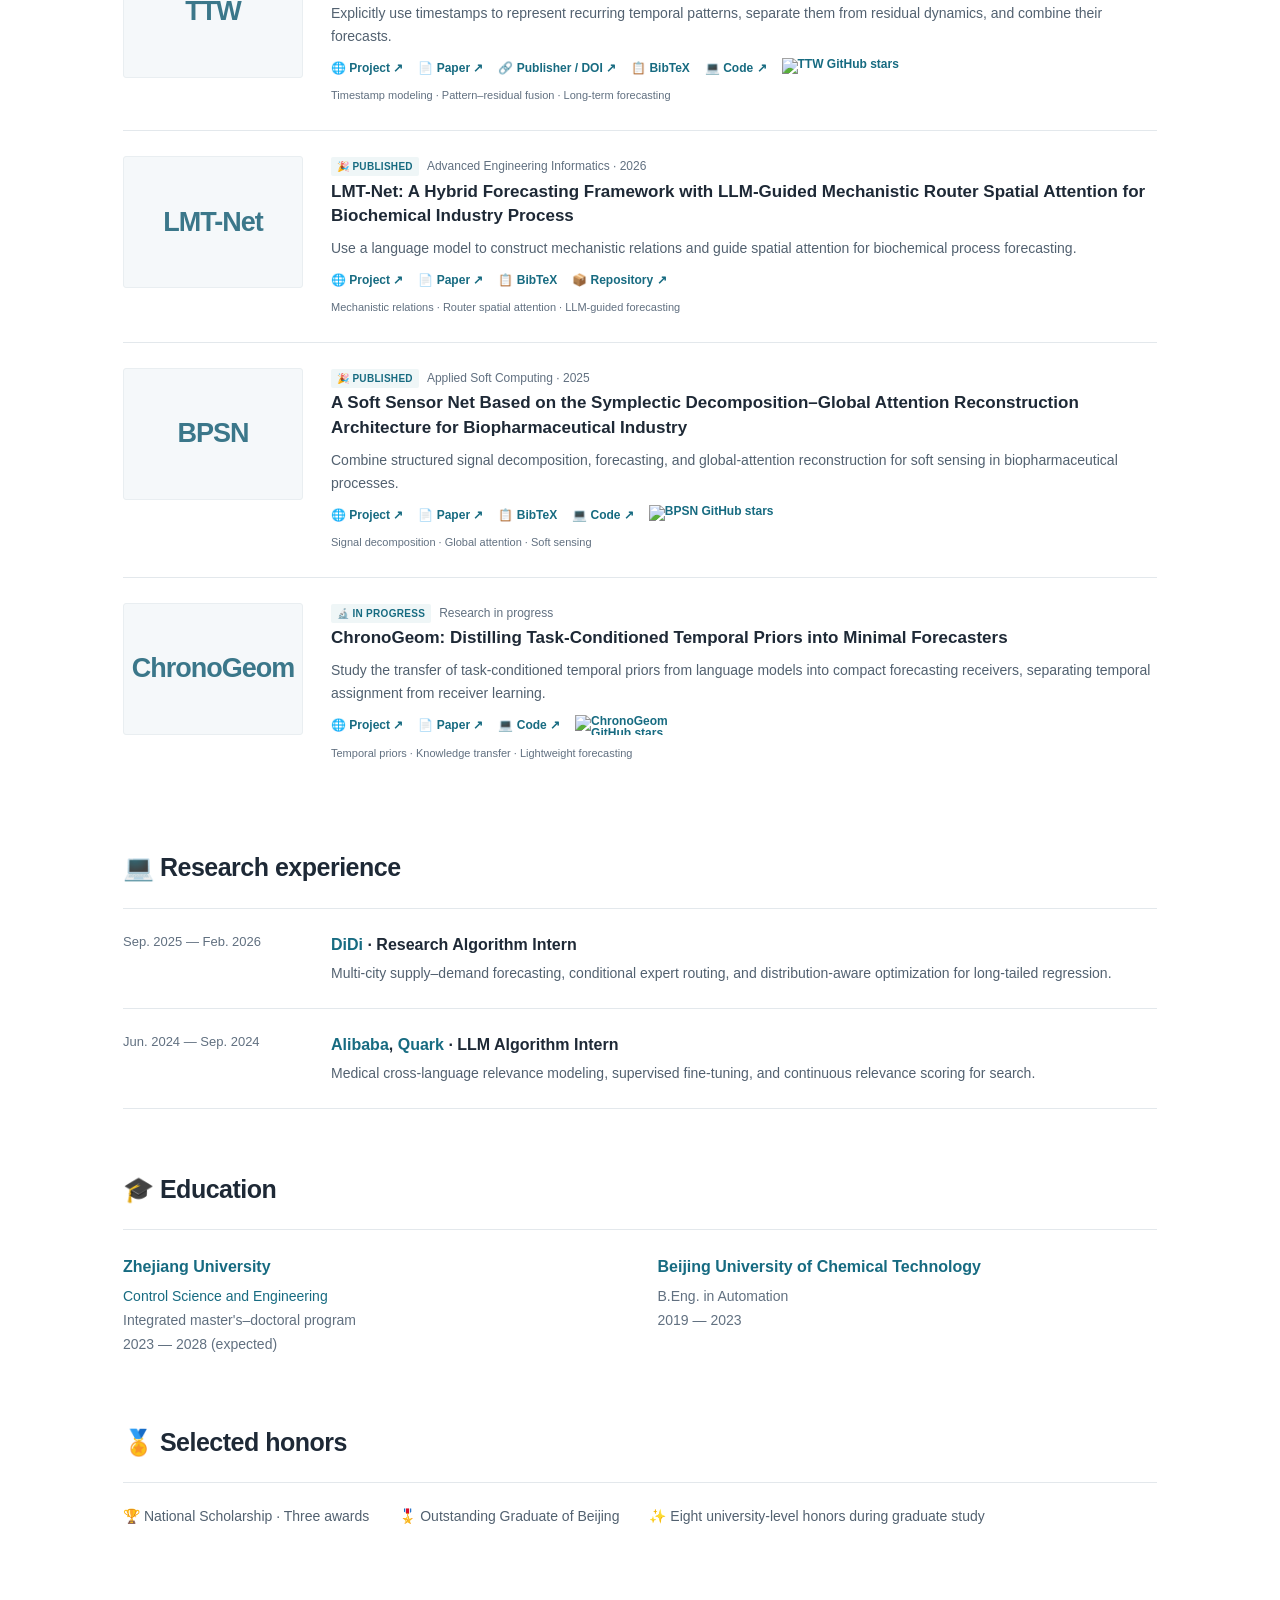
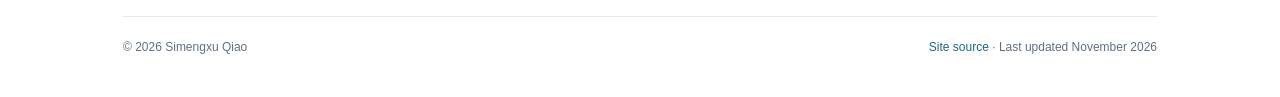
==== commit 11a36444: "Organize paper resources and link academic homepage" ====
--- a/index.html
+++ b/index.html
@@ -1 +1 @@
-<!doctype html><html lang="en"><head><meta charset="utf-8"><meta name="viewport" content="width=device-width,initial-scale=1"><title>Simengxu Qiao | 乔斯梦旭 — Zhejiang University</title><meta name="description" content="Simengxu Qiao — temporal representation learning, knowledge-guided forecasting, and multimodal time series at Zhejiang University."><meta name="theme-color" content="#176b81"><link rel="icon" href="assets/favicon.svg" type="image/svg+xml"><link rel="stylesheet" href="assets/style.css"></head><body><a class="skip" href="#main">Skip to content</a><header><div class="nav"><a class="wordmark" href="#about">Simengxu Qiao</a><nav aria-label="Main navigation"><a href="#about">About</a><a href="#publications">Research</a><a href="#experience">Experience</a><a href="#education">Education</a></nav></div></header><main id="main" class="shell"><section id="about" class="intro"><aside class="profile-side"><img class="portrait" src="assets/portrait.jpeg" alt="Portrait of Simengxu Qiao" width="180" height="225"><div class="identity"><strong><a href="https://www.zju.edu.cn/english/" target="_blank" rel="noopener noreferrer">Zhejiang University</a></strong><a href="http://www.cse.zju.edu.cn/" target="_blank" rel="noopener noreferrer">Control Science and Engineering</a><br>Hangzhou, China</div></aside><div class="bio"><p class="eyebrow">Temporal intelligence · Knowledge-guided forecasting</p><h1>Simengxu Qiao <span>乔斯梦旭</span></h1><p>I am a doctoral student in <a href="http://www.cse.zju.edu.cn/" target="_blank" rel="noopener noreferrer">Control Science and Engineering</a> at <a href="https://www.zju.edu.cn/english/" target="_blank" rel="noopener noreferrer">Zhejiang University</a>. My research studies structured temporal representations, multivariate dynamics, and knowledge-guided forecasting, with applications in industrial and biopharmaceutical processes.</p><p>I am interested in how temporal structure, operating state, and language-based knowledge can inform prediction. My work spans timestamp-aware modeling, conditional expert routing, and selective numerical–text fusion.</p><p class="research-line">Previously, I worked on medical search relevance at <a href="https://www.alibabagroup.com/en-US/" target="_blank" rel="noopener noreferrer">Alibaba</a>'s <a href="https://www.quark.cn/" target="_blank" rel="noopener noreferrer">Quark</a> team and multi-city supply–demand modeling at <a href="https://www.didiglobal.com/" target="_blank" rel="noopener noreferrer">DiDi</a>.</p><div class="contact"><a href="mailto:qsmxzju@163.com">✉️ Email ↗</a><a href="https://github.com/Joss0623">💻 GitHub ↗</a><a href="#publications">🔥 Research & projects ↓</a></div></div></section><section class="section" id="publications"><div class="section-heading"><div><h2><span aria-hidden="true">📚</span> Research & publications</h2><p class="section-note">Temporal representations, source composition, and knowledge-guided prediction.</p></div><div class="filters" role="group" aria-label="Filter research"><button data-filter="All" aria-pressed="true">All</button><button data-filter="Temporal" aria-pressed="false">Temporal modeling</button><button data-filter="Multimodal" aria-pressed="false">Multimodal & LLM</button></div></div><span id="filter-status" class="skip" aria-live="polite"></span><article class="pub" data-category="Multimodal"><a class="teaser" href="projects/scf/" aria-label="SCF project"><img src="assets/scf.png" alt="SCF method overview" loading="lazy"></a><div><div class="meta"><span class="status"><span aria-hidden="true">📄</span> Manuscript</span><span><a href="https://icde2027.github.io/" target="_blank" rel="noopener noreferrer">ICDE 2027</a> · Submission version</span></div><h3><a href="papers/scf.pdf">SCF: Source-Compositional Forecasting for Multimodal Time Series</a></h3><p class="summary">Represent heterogeneous information as Numerical, Prior, Report, and Search forecasts, then compose them with availability-aware, sample–horizon factorized routing.</p><div class="links"><a href="projects/scf/">🌐 Project ↗</a><a href="papers/scf.pdf">📄 Paper ↗</a><a href="https://github.com/Joss0623/SCF">💻 Code ↗</a></div><div class="tags">Source composition · Expert routing · Multimodal forecasting</div></div></article><article class="pub" data-category="Multimodal"><a class="teaser" href="projects/varbridge/" aria-label="VarBridge project"><img src="assets/varbridge.png" alt="VarBridge method overview" loading="lazy"></a><div><div class="meta"><span class="status"><span aria-hidden="true">📝</span> Under review</span><span><a href="https://www.sciencedirect.com/journal/information-fusion" target="_blank" rel="noopener noreferrer">Information Fusion</a> · Under review</span></div><h3><a href="papers/varbridge.pdf">VarBridge: Bridging Process Dynamics and Variable-Specific Mechanistic Semantics for Bioprocess Forecasting</a></h3><p class="summary">Bind each process variable to its mechanistic description and combine this semantics with historical state, variable identity, and forecast step through hierarchical expert fusion.</p><div class="links"><a href="projects/varbridge/">🌐 Project ↗</a><a href="papers/varbridge.pdf">📄 Paper ↗</a><a href="https://github.com/Joss0623/VarBridge">💻 Code ↗</a></div><div class="tags">Variable-specific semantics · Hierarchical fusion · Bioprocess forecasting</div></div></article><article class="pub" data-category="Temporal"><a class="teaser" href="projects/gate/" aria-label="GATE project"><img src="assets/gate.png" alt="GATE method overview" loading="lazy"></a><div><div class="meta"><span class="status"><span aria-hidden="true">📝</span> Under review</span><span><a href="https://www.ieee-ies.org/pubs/transactions-on-industrial-informatics" target="_blank" rel="noopener noreferrer">IEEE Transactions on Industrial Informatics</a> · Under review</span></div><h3><a href="papers/gate.pdf">GATE: Gated Alignment of Temporal Queries for State-Aware Industrial Multivariate Forecasting</a></h3><p class="summary">Use history- and forecast-oriented temporal queries to retrieve cross-variable context, and regulate its contribution through content relevance and current-state compatibility.</p><div class="links"><a href="projects/gate/">🌐 Project ↗</a><a href="papers/gate.pdf">📄 Paper ↗</a><a href="https://github.com/Joss0623/GATE">💻 Code ↗</a></div><div class="tags">Temporal queries · State-aware gating · Multivariate dynamics</div></div></article><article class="pub" data-category="Temporal"><a class="teaser" href="projects/event-time/" aria-label="Event-Time Alignment project"><img src="assets/event-time.png" alt="Event-Time Alignment method overview" loading="lazy"></a><div><div class="meta"><span class="status"><span aria-hidden="true">📝</span> Under review</span><span><a href="https://www2027.thewebconf.org/" target="_blank" rel="noopener noreferrer">The ACM Web Conference (WWW) 2027</a> · Under review</span></div><h3><a href="papers/event-time.pdf">Understanding Time, Aligning Attention: Temporal Reasoning for Web Forecasting</a></h3><p class="summary">Connect public event dates to individual forecast days through event-relative representations and history-conditioned corrections of frozen numerical forecasts.</p><div class="links"><a href="projects/event-time/">🌐 Project ↗</a><a href="papers/event-time.pdf">📄 Paper ↗</a><a href="https://github.com/Joss0623/EventTimeAlignment">💻 Code ↗</a></div><div class="tags">Temporal reasoning · Event-time alignment · Web attention</div></div></article><article class="pub" data-category="Temporal"><a class="teaser" href="projects/ttw/" aria-label="TTW project"><span class="monogram">TTW</span></a><div><div class="meta"><span class="status"><span aria-hidden="true">🎉</span> Published</span><span><a href="https://www.sciencedirect.com/journal/pattern-recognition" target="_blank" rel="noopener noreferrer">Pattern Recognition</a> · 2026</span></div><h3><a href="https://doi.org/10.1016/j.patcog.2026.114947">Explicit Timestamp Modeling for Long-term Time Series Forecasting via Pattern and Residual Fusion</a></h3><p class="summary">Explicitly use timestamps to represent recurring temporal patterns, separate them from residual dynamics, and combine their forecasts.</p><div class="links"><a href="projects/ttw/">🌐 Project ↗</a><a href="papers/ttw.pdf">📄 Paper ↗</a><a href="https://doi.org/10.1016/j.patcog.2026.114947" target="_blank" rel="noopener noreferrer">🔗 Publisher / DOI ↗</a><a href="citations/ttw.bib" download>📋 BibTeX</a><a href="https://github.com/Joss0623/TTW">💻 Code ↗</a></div><div class="tags">Timestamp modeling · Pattern–residual fusion · Long-term forecasting</div></div></article><article class="pub" data-category="Multimodal"><a class="teaser" href="projects/lmt-net/" aria-label="LMT-Net project"><span class="monogram">LMT-Net</span></a><div><div class="meta"><span class="status"><span aria-hidden="true">🎉</span> Published</span><span><a href="https://www.sciencedirect.com/journal/advanced-engineering-informatics" target="_blank" rel="noopener noreferrer">Advanced Engineering Informatics</a> · 2026</span></div><h3><a href="https://doi.org/10.1016/j.aei.2026.105001">LMT-Net: A Hybrid Forecasting Framework with LLM-Guided Mechanistic Router Spatial Attention for Biochemical Industry Process</a></h3><p class="summary">Use a language model to construct mechanistic relations and guide spatial attention for biochemical process forecasting.</p><div class="links"><a href="projects/lmt-net/">🌐 Project ↗</a><a href="https://doi.org/10.1016/j.aei.2026.105001">📄 Paper ↗</a><a href="citations/lmt-net.bib" download>📋 BibTeX</a><a href="https://github.com/Joss0623/LMT-Net">📦 Repository ↗</a></div><div class="tags">Mechanistic relations · Router spatial attention · LLM-guided forecasting</div></div></article><article class="pub" data-category="Temporal"><a class="teaser" href="projects/bpsn/" aria-label="BPSN project"><span class="monogram">BPSN</span></a><div><div class="meta"><span class="status"><span aria-hidden="true">🎉</span> Published</span><span><a href="https://www.sciencedirect.com/journal/applied-soft-computing" target="_blank" rel="noopener noreferrer">Applied Soft Computing</a> · 2025</span></div><h3><a href="https://doi.org/10.1016/j.asoc.2025.113636">A Soft Sensor Net Based on the Symplectic Decomposition–Global Attention Reconstruction Architecture for Biopharmaceutical Industry</a></h3><p class="summary">Combine structured signal decomposition, forecasting, and global-attention reconstruction for soft sensing in biopharmaceutical processes.</p><div class="links"><a href="projects/bpsn/">🌐 Project ↗</a><a href="https://doi.org/10.1016/j.asoc.2025.113636">📄 Paper ↗</a><a href="citations/bpsn.bib" download>📋 BibTeX</a><a href="https://github.com/Joss0623/BioPharmaSoftNet">💻 Code ↗</a></div><div class="tags">Signal decomposition · Global attention · Soft sensing</div></div></article><article class="pub" data-category="Temporal"><a class="teaser" href="projects/chronogeom/" aria-label="ChronoGeom project"><span class="monogram">ChronoGeom</span></a><div><div class="meta"><span class="status"><span aria-hidden="true">🔬</span> In progress</span><span>Research in progress</span></div><h3><a href="papers/chronogeom.pdf">ChronoGeom: Distilling Task-Conditioned Temporal Priors into Minimal Forecasters</a></h3><p class="summary">Study the transfer of task-conditioned temporal priors from language models into compact forecasting receivers, separating temporal assignment from receiver learning.</p><div class="links"><a href="projects/chronogeom/">🌐 Project ↗</a><a href="papers/chronogeom.pdf">📄 Paper ↗</a><a href="https://github.com/Joss0623/ChronoGeom">💻 Code ↗</a></div><div class="tags">Temporal priors · Knowledge transfer · Lightweight forecasting</div></div></article></section><section class="section" id="experience"><div class="section-heading"><h2><span aria-hidden="true">💻</span> Research experience</h2></div><div class="timeline"><article><div class="date">Sep. 2025 — Feb. 2026</div><div><h3><a href="https://www.didiglobal.com/" target="_blank" rel="noopener noreferrer">DiDi</a> · Research Algorithm Intern</h3><p>Multi-city supply–demand forecasting, conditional expert routing, and distribution-aware optimization for long-tailed regression.</p></div></article><article><div class="date">Jun. 2024 — Sep. 2024</div><div><h3><a href="https://www.alibabagroup.com/en-US/" target="_blank" rel="noopener noreferrer">Alibaba</a>, <a href="https://www.quark.cn/" target="_blank" rel="noopener noreferrer">Quark</a> · LLM Algorithm Intern</h3><p>Medical cross-language relevance modeling, supervised fine-tuning, and continuous relevance scoring for search.</p></div></article></div></section><section class="section" id="education"><div class="section-heading"><h2><span aria-hidden="true">🎓</span> Education</h2></div><div class="education"><article><h3><a href="https://www.zju.edu.cn/english/" target="_blank" rel="noopener noreferrer">Zhejiang University</a></h3><p><a href="http://www.cse.zju.edu.cn/" target="_blank" rel="noopener noreferrer">Control Science and Engineering</a><br>Integrated master's–doctoral program<br>2023 — 2028 (expected)</p></article><article><h3><a href="https://english.buct.edu.cn/" target="_blank" rel="noopener noreferrer">Beijing University of Chemical Technology</a></h3><p>B.Eng. in Automation<br>2019 — 2023</p></article></div></section><section class="section"><div class="section-heading"><h2><span aria-hidden="true">🏅</span> Selected honors</h2></div><div class="awards"><span>🏆 National Scholarship · Three awards</span><span>🎖️ Outstanding Graduate of Beijing</span><span>✨ Eight university-level honors during graduate study</span></div></section><footer><span>© 2026 Simengxu Qiao</span><span><a href="https://github.com/Joss0623/Joss0623.github.io">Site source</a> · Last updated November 2026</span></footer></main><script src="assets/site.js"></script></body></html>+<!doctype html><html lang="en"><head><meta charset="utf-8"><meta name="viewport" content="width=device-width,initial-scale=1"><title>Simengxu Qiao | 乔斯梦旭 — Zhejiang University</title><meta name="description" content="Simengxu Qiao — temporal representation learning, knowledge-guided forecasting, and multimodal time series at Zhejiang University."><meta name="theme-color" content="#176b81"><link rel="icon" href="assets/favicon.svg" type="image/svg+xml"><link rel="stylesheet" href="assets/style.css"></head><body><a class="skip" href="#main">Skip to content</a><header><div class="nav"><a class="wordmark" href="#about">Simengxu Qiao</a><nav aria-label="Main navigation"><a href="#about">About</a><a href="#publications">Research</a><a href="#experience">Experience</a><a href="#education">Education</a></nav></div></header><main id="main" class="shell"><section id="about" class="intro"><aside class="profile-side"><img class="portrait" src="assets/portrait.jpeg" alt="Portrait of Simengxu Qiao" width="180" height="225"><div class="identity"><strong><a href="https://www.zju.edu.cn/english/" target="_blank" rel="noopener noreferrer">Zhejiang University</a></strong><a href="http://www.cse.zju.edu.cn/" target="_blank" rel="noopener noreferrer">Control Science and Engineering</a><br>Hangzhou, China</div></aside><div class="bio"><p class="eyebrow">Temporal intelligence · Knowledge-guided forecasting</p><h1>Simengxu Qiao <span>乔斯梦旭</span></h1><p>I am a doctoral student in <a href="http://www.cse.zju.edu.cn/" target="_blank" rel="noopener noreferrer">Control Science and Engineering</a> at <a href="https://www.zju.edu.cn/english/" target="_blank" rel="noopener noreferrer">Zhejiang University</a>. My research studies structured temporal representations, multivariate dynamics, and knowledge-guided forecasting, with applications in industrial and biopharmaceutical processes.</p><p>I am interested in how temporal structure, operating state, and language-based knowledge can inform prediction. My work spans timestamp-aware modeling, conditional expert routing, and selective numerical–text fusion.</p><p class="research-line">Previously, I worked on medical search relevance at <a href="https://www.alibabagroup.com/en-US/" target="_blank" rel="noopener noreferrer">Alibaba</a>'s <a href="https://www.quark.cn/" target="_blank" rel="noopener noreferrer">Quark</a> team and multi-city supply–demand modeling at <a href="https://www.didiglobal.com/" target="_blank" rel="noopener noreferrer">DiDi</a>.</p><div class="contact"><a href="mailto:qsmxzju@163.com">✉️ Email ↗</a><a href="https://github.com/Joss0623">💻 GitHub ↗</a><a href="https://orcid.org/0009-0007-3082-9708">🟢 ORCID ↗</a><a href="#publications">🔥 Research & projects ↓</a></div></div></section><section class="section" id="publications"><div class="section-heading"><div><h2><span aria-hidden="true">📚</span> Research & publications</h2><p class="section-note">Temporal representations, source composition, and knowledge-guided prediction.</p></div><div class="filters" role="group" aria-label="Filter research"><button data-filter="All" aria-pressed="true">All</button><button data-filter="Temporal" aria-pressed="false">Temporal modeling</button><button data-filter="Multimodal" aria-pressed="false">Multimodal & LLM</button></div></div><span id="filter-status" class="skip" aria-live="polite"></span><article class="pub" data-category="Multimodal"><a class="teaser" href="projects/scf/" aria-label="SCF project"><img src="assets/scf.png" alt="SCF method overview" loading="lazy"></a><div><div class="meta"><span class="status"><span aria-hidden="true">📄</span> Manuscript</span><span><a href="https://icde2027.github.io/" target="_blank" rel="noopener noreferrer">ICDE 2027</a> · Submission version</span></div><h3><a href="papers/scf.pdf">SCF: Source-Compositional Forecasting for Multimodal Time Series</a></h3><p class="summary">Represent heterogeneous information as Numerical, Prior, Report, and Search forecasts, then compose them with availability-aware, sample–horizon factorized routing.</p><div class="links"><a href="projects/scf/">🌐 Project ↗</a><a href="papers/scf.pdf">📄 Paper ↗</a><a href="https://github.com/Joss0623/SCF">💻 Code ↗</a><a class="repo-badge" href="https://github.com/Joss0623/SCF" target="_blank" rel="noopener noreferrer" aria-label="SCF GitHub repository and stars"><img src="https://img.shields.io/github/stars/Joss0623/SCF?style=social&amp;label=Stars" alt="SCF GitHub stars" loading="lazy" height="20"></a></div><div class="tags">Source composition · Expert routing · Multimodal forecasting</div></div></article><article class="pub" data-category="Multimodal"><a class="teaser" href="projects/varbridge/" aria-label="VarBridge project"><img src="assets/varbridge.png" alt="VarBridge method overview" loading="lazy"></a><div><div class="meta"><span class="status"><span aria-hidden="true">📝</span> Under review</span><span><a href="https://www.sciencedirect.com/journal/information-fusion" target="_blank" rel="noopener noreferrer">Information Fusion</a> · Under review</span></div><h3><a href="papers/varbridge.pdf">VarBridge: Bridging Process Dynamics and Variable-Specific Mechanistic Semantics for Bioprocess Forecasting</a></h3><p class="summary">Bind each process variable to its mechanistic description and combine this semantics with historical state, variable identity, and forecast step through hierarchical expert fusion.</p><div class="links"><a href="projects/varbridge/">🌐 Project ↗</a><a href="papers/varbridge.pdf">📄 Paper ↗</a><a href="https://github.com/Joss0623/VarBridge">💻 Code ↗</a><a class="repo-badge" href="https://github.com/Joss0623/VarBridge" target="_blank" rel="noopener noreferrer" aria-label="VarBridge GitHub repository and stars"><img src="https://img.shields.io/github/stars/Joss0623/VarBridge?style=social&amp;label=Stars" alt="VarBridge GitHub stars" loading="lazy" height="20"></a></div><div class="tags">Variable-specific semantics · Hierarchical fusion · Bioprocess forecasting</div></div></article><article class="pub" data-category="Temporal"><a class="teaser" href="projects/gate/" aria-label="GATE project"><img src="assets/gate.png" alt="GATE method overview" loading="lazy"></a><div><div class="meta"><span class="status"><span aria-hidden="true">📝</span> Under review</span><span><a href="https://www.ieee-ies.org/pubs/transactions-on-industrial-informatics" target="_blank" rel="noopener noreferrer">IEEE Transactions on Industrial Informatics</a> · Under review</span></div><h3><a href="papers/gate.pdf">GATE: Gated Alignment of Temporal Queries for State-Aware Industrial Multivariate Forecasting</a></h3><p class="summary">Use history- and forecast-oriented temporal queries to retrieve cross-variable context, and regulate its contribution through content relevance and current-state compatibility.</p><div class="links"><a href="projects/gate/">🌐 Project ↗</a><a href="papers/gate.pdf">📄 Paper ↗</a><a href="https://github.com/Joss0623/GATE">💻 Code ↗</a><a class="repo-badge" href="https://github.com/Joss0623/GATE" target="_blank" rel="noopener noreferrer" aria-label="GATE GitHub repository and stars"><img src="https://img.shields.io/github/stars/Joss0623/GATE?style=social&amp;label=Stars" alt="GATE GitHub stars" loading="lazy" height="20"></a></div><div class="tags">Temporal queries · State-aware gating · Multivariate dynamics</div></div></article><article class="pub" data-category="Temporal"><a class="teaser" href="projects/event-time/" aria-label="Event-Time Alignment project"><img src="assets/event-time.png" alt="Event-Time Alignment method overview" loading="lazy"></a><div><div class="meta"><span class="status"><span aria-hidden="true">📝</span> Under review</span><span><a href="https://www2027.thewebconf.org/" target="_blank" rel="noopener noreferrer">The ACM Web Conference (WWW) 2027</a> · Under review</span></div><h3><a href="papers/event-time.pdf">Understanding Time, Aligning Attention: Temporal Reasoning for Web Forecasting</a></h3><p class="summary">Connect public event dates to individual forecast days through event-relative representations and history-conditioned corrections of frozen numerical forecasts.</p><div class="links"><a href="projects/event-time/">🌐 Project ↗</a><a href="papers/event-time.pdf">📄 Paper ↗</a><a href="https://github.com/Joss0623/EventTimeAlignment">💻 Code ↗</a><a class="repo-badge" href="https://github.com/Joss0623/EventTimeAlignment" target="_blank" rel="noopener noreferrer" aria-label="Event-Time Alignment GitHub repository and stars"><img src="https://img.shields.io/github/stars/Joss0623/EventTimeAlignment?style=social&amp;label=Stars" alt="Event-Time Alignment GitHub stars" loading="lazy" height="20"></a></div><div class="tags">Temporal reasoning · Event-time alignment · Web attention</div></div></article><article class="pub" data-category="Temporal"><a class="teaser" href="projects/ttw/" aria-label="TTW project"><span class="monogram">TTW</span></a><div><div class="meta"><span class="status"><span aria-hidden="true">🎉</span> Published</span><span><a href="https://www.sciencedirect.com/journal/pattern-recognition" target="_blank" rel="noopener noreferrer">Pattern Recognition</a> · 2026</span></div><h3><a href="https://doi.org/10.1016/j.patcog.2026.114947">Explicit Timestamp Modeling for Long-term Time Series Forecasting via Pattern and Residual Fusion</a></h3><p class="summary">Explicitly use timestamps to represent recurring temporal patterns, separate them from residual dynamics, and combine their forecasts.</p><div class="links"><a href="projects/ttw/">🌐 Project ↗</a><a href="papers/ttw.pdf">📄 Paper ↗</a><a href="https://doi.org/10.1016/j.patcog.2026.114947" target="_blank" rel="noopener noreferrer">🔗 Publisher / DOI ↗</a><a href="citations/ttw.bib" download>📋 BibTeX</a><a href="https://github.com/Joss0623/TTW">💻 Code ↗</a><a class="repo-badge" href="https://github.com/Joss0623/TTW" target="_blank" rel="noopener noreferrer" aria-label="TTW GitHub repository and stars"><img src="https://img.shields.io/github/stars/Joss0623/TTW?style=social&amp;label=Stars" alt="TTW GitHub stars" loading="lazy" height="20"></a></div><div class="tags">Timestamp modeling · Pattern–residual fusion · Long-term forecasting</div></div></article><article class="pub" data-category="Multimodal"><a class="teaser" href="projects/lmt-net/" aria-label="LMT-Net project"><span class="monogram">LMT-Net</span></a><div><div class="meta"><span class="status"><span aria-hidden="true">🎉</span> Published</span><span><a href="https://www.sciencedirect.com/journal/advanced-engineering-informatics" target="_blank" rel="noopener noreferrer">Advanced Engineering Informatics</a> · 2026</span></div><h3><a href="https://doi.org/10.1016/j.aei.2026.105001">LMT-Net: A Hybrid Forecasting Framework with LLM-Guided Mechanistic Router Spatial Attention for Biochemical Industry Process</a></h3><p class="summary">Use a language model to construct mechanistic relations and guide spatial attention for biochemical process forecasting.</p><div class="links"><a href="projects/lmt-net/">🌐 Project ↗</a><a href="https://doi.org/10.1016/j.aei.2026.105001">📄 Paper ↗</a><a href="citations/lmt-net.bib" download>📋 BibTeX</a><a href="https://github.com/Joss0623/LMT-Net">📦 Repository ↗</a></div><div class="tags">Mechanistic relations · Router spatial attention · LLM-guided forecasting</div></div></article><article class="pub" data-category="Temporal"><a class="teaser" href="projects/bpsn/" aria-label="BPSN project"><span class="monogram">BPSN</span></a><div><div class="meta"><span class="status"><span aria-hidden="true">🎉</span> Published</span><span><a href="https://www.sciencedirect.com/journal/applied-soft-computing" target="_blank" rel="noopener noreferrer">Applied Soft Computing</a> · 2025</span></div><h3><a href="https://doi.org/10.1016/j.asoc.2025.113636">A Soft Sensor Net Based on the Symplectic Decomposition–Global Attention Reconstruction Architecture for Biopharmaceutical Industry</a></h3><p class="summary">Combine structured signal decomposition, forecasting, and global-attention reconstruction for soft sensing in biopharmaceutical processes.</p><div class="links"><a href="projects/bpsn/">🌐 Project ↗</a><a href="https://doi.org/10.1016/j.asoc.2025.113636">📄 Paper ↗</a><a href="citations/bpsn.bib" download>📋 BibTeX</a><a href="https://github.com/Joss0623/BioPharmaSoftNet">💻 Code ↗</a><a class="repo-badge" href="https://github.com/Joss0623/BioPharmaSoftNet" target="_blank" rel="noopener noreferrer" aria-label="BPSN GitHub repository and stars"><img src="https://img.shields.io/github/stars/Joss0623/BioPharmaSoftNet?style=social&amp;label=Stars" alt="BPSN GitHub stars" loading="lazy" height="20"></a></div><div class="tags">Signal decomposition · Global attention · Soft sensing</div></div></article><article class="pub" data-category="Temporal"><a class="teaser" href="projects/chronogeom/" aria-label="ChronoGeom project"><span class="monogram">ChronoGeom</span></a><div><div class="meta"><span class="status"><span aria-hidden="true">🔬</span> In progress</span><span>Research in progress</span></div><h3><a href="papers/chronogeom.pdf">ChronoGeom: Distilling Task-Conditioned Temporal Priors into Minimal Forecasters</a></h3><p class="summary">Study the transfer of task-conditioned temporal priors from language models into compact forecasting receivers, separating temporal assignment from receiver learning.</p><div class="links"><a href="projects/chronogeom/">🌐 Project ↗</a><a href="papers/chronogeom.pdf">📄 Paper ↗</a><a href="https://github.com/Joss0623/ChronoGeom">💻 Code ↗</a><a class="repo-badge" href="https://github.com/Joss0623/ChronoGeom" target="_blank" rel="noopener noreferrer" aria-label="ChronoGeom GitHub repository and stars"><img src="https://img.shields.io/github/stars/Joss0623/ChronoGeom?style=social&amp;label=Stars" alt="ChronoGeom GitHub stars" loading="lazy" height="20"></a></div><div class="tags">Temporal priors · Knowledge transfer · Lightweight forecasting</div></div></article></section><section class="section" id="experience"><div class="section-heading"><h2><span aria-hidden="true">💻</span> Research experience</h2></div><div class="timeline"><article><div class="date">Sep. 2025 — Feb. 2026</div><div><h3><a href="https://www.didiglobal.com/" target="_blank" rel="noopener noreferrer">DiDi</a> · Research Algorithm Intern</h3><p>Multi-city supply–demand forecasting, conditional expert routing, and distribution-aware optimization for long-tailed regression.</p></div></article><article><div class="date">Jun. 2024 — Sep. 2024</div><div><h3><a href="https://www.alibabagroup.com/en-US/" target="_blank" rel="noopener noreferrer">Alibaba</a>, <a href="https://www.quark.cn/" target="_blank" rel="noopener noreferrer">Quark</a> · LLM Algorithm Intern</h3><p>Medical cross-language relevance modeling, supervised fine-tuning, and continuous relevance scoring for search.</p></div></article></div></section><section class="section" id="education"><div class="section-heading"><h2><span aria-hidden="true">🎓</span> Education</h2></div><div class="education"><article><h3><a href="https://www.zju.edu.cn/english/" target="_blank" rel="noopener noreferrer">Zhejiang University</a></h3><p><a href="http://www.cse.zju.edu.cn/" target="_blank" rel="noopener noreferrer">Control Science and Engineering</a><br>Integrated master's–doctoral program<br>2023 — 2028 (expected)</p></article><article><h3><a href="https://english.buct.edu.cn/" target="_blank" rel="noopener noreferrer">Beijing University of Chemical Technology</a></h3><p>B.Eng. in Automation<br>2019 — 2023</p></article></div></section><section class="section"><div class="section-heading"><h2><span aria-hidden="true">🏅</span> Selected honors</h2></div><div class="awards"><span>🏆 National Scholarship · Three awards</span><span>🎖️ Outstanding Graduate of Beijing</span><span>✨ Eight university-level honors during graduate study</span></div></section><footer><span>© 2026 Simengxu Qiao</span><span><a href="https://github.com/Joss0623/Joss0623.github.io">Site source</a> · Last updated November 2026</span></footer></main><script src="assets/site.js"></script></body></html>
--- a/assets/style.css
+++ b/assets/style.css
@@ -1,3 +1,4 @@
 :root{--ink:#1e2936;--muted:#617080;--accent:#176b81;--line:#e3e8ec;--paper:#fff;--wash:#f5f8fa}*{box-sizing:border-box}html{scroll-behavior:smooth;scroll-padding-top:85px}body{margin:0;color:var(--ink);background:var(--paper);font:16px/1.7 -apple-system,BlinkMacSystemFont,"Segoe UI",Arial,"Noto Sans",sans-serif}a{color:var(--accent);text-decoration:none}a:hover{text-decoration:underline}a:focus-visible,button:focus-visible{outline:3px solid #edb95e;outline-offset:4px}header{position:sticky;top:0;background:#ffffffed;backdrop-filter:blur(12px);border-bottom:1px solid var(--line);z-index:10}.nav{max-width:1090px;margin:auto;display:flex;align-items:center;justify-content:space-between;padding:16px 28px;gap:20px}.wordmark{color:var(--ink);font-size:16px;font-weight:650}.nav nav{display:flex;gap:25px;font-size:14px}.shell{max-width:1090px;margin:auto;padding:60px 28px 40px}.intro{display:grid;grid-template-columns:210px 1fr;gap:58px;align-items:start}.portrait{width:180px;height:225px;object-fit:cover;object-position:center 24%;border-radius:3px;display:block;background:var(--wash)}.identity{margin-top:18px;font-size:13px;color:var(--muted)}.identity strong{display:block;color:var(--ink);font-size:15px}.eyebrow{text-transform:uppercase;font-size:11px;font-weight:650;letter-spacing:2px;color:var(--accent);margin:0 0 8px}h1{font-size:39px;font-weight:650;letter-spacing:-1.5px;line-height:1.2;margin:0 0 24px}h1 span{font-size:24px;font-weight:400;letter-spacing:0;color:var(--muted);white-space:nowrap}.bio p{margin:0 0 14px}.contact{display:flex;gap:20px;flex-wrap:wrap;margin-top:23px;font-size:14px}.research-line{border-top:1px solid var(--line);padding-top:16px;color:var(--muted);font-size:14px}.section{margin-top:64px}h2{font-size:25px;letter-spacing:-.5px;line-height:1.3;font-weight:600;margin:0}.section-heading{display:flex;align-items:center;justify-content:space-between;gap:20px;margin-bottom:24px}.section-note{color:var(--muted);font-size:13px;margin:9px 0 0}.filters{display:flex;gap:5px;flex-wrap:wrap}.filters button{font:inherit;font-size:12px;border:1px solid transparent;background:transparent;color:var(--muted);padding:6px 11px;cursor:pointer;border-radius:3px}.filters button[aria-pressed=true]{background:#eaf3f5;color:var(--accent);border-color:#d8e8ed}.pub{display:grid;grid-template-columns:180px 1fr;gap:28px;padding:25px 0;border-top:1px solid var(--line)}.teaser{height:132px;width:180px;display:flex;align-items:center;justify-content:center;background:var(--wash);border:1px solid #e9eef1;overflow:hidden;border-radius:3px}.teaser img{width:100%;height:100%;object-fit:contain;padding:6px}.teaser .monogram{font-size:27px;font-weight:550;letter-spacing:-1px;color:#3b778a;line-height:1.15;text-align:center;padding:15px}.pub h3{font-size:17px;line-height:1.45;font-weight:600;margin:3px 0 8px}.pub h3 a{color:var(--ink)}.meta{font-size:12px;color:var(--muted);display:flex;align-items:center;gap:8px;flex-wrap:wrap}.status{color:var(--accent);background:#eff6f7;border-radius:2px;padding:1px 6px;font-size:10px;font-weight:650;letter-spacing:.3px;text-transform:uppercase}.summary{font-size:14px;color:#526170;line-height:1.65;margin:8px 0}.links{display:flex;gap:15px;font-size:12px;font-weight:600;margin-top:10px}.tags{font-size:11px;color:var(--muted);margin-top:8px}.timeline{border-top:1px solid var(--line)}.timeline article{display:grid;grid-template-columns:180px 1fr;gap:28px;padding:22px 0;border-bottom:1px solid var(--line)}.date{color:var(--muted);font-size:13px}.timeline h3{font-size:16px;margin:0 0 4px}.timeline p{font-size:14px;color:#526170;margin:0}.education{display:grid;grid-template-columns:1fr 1fr;gap:35px;border-top:1px solid var(--line);padding-top:23px}.education h3{font-size:16px;margin:0}.education p{font-size:14px;color:var(--muted);margin:5px 0}.awards{display:flex;gap:30px;flex-wrap:wrap;padding:22px 0;border-top:1px solid var(--line);font-size:14px;color:#526170}footer{margin-top:65px;padding-top:20px;border-top:1px solid var(--line);font-size:12px;color:var(--muted);display:flex;justify-content:space-between;gap:20px}.project-shell{max-width:880px;margin:auto;padding:60px 28px}.project-shell h1{font-size:34px;line-height:1.3}.project-shell .lead{font-size:19px;color:#526170}.project-shell img.framework{width:100%;max-height:440px;object-fit:contain;margin:30px 0;background:var(--wash);padding:20px}.project-shell section{margin-top:35px}.project-shell h2{font-size:22px}.project-shell .tags{font-size:14px}.project-shell .links{font-size:15px;gap:25px}code{background:var(--wash);padding:2px 5px;font-size:.9em}.skip{position:absolute;left:16px;top:-100px}.skip:focus{top:10px;background:white;padding:8px;z-index:20}[hidden]{display:none!important}@media(max-width:740px){.nav{padding:13px 20px}.nav nav{gap:14px;font-size:12px}.shell{padding:34px 20px}.intro{grid-template-columns:1fr;gap:26px}.profile-side{display:flex;gap:20px;align-items:center}.portrait{width:110px;height:138px}.identity{margin-top:0}.eyebrow{font-size:10px}h1{font-size:33px}h1 span{font-size:21px}.section{margin-top:45px}.section-heading{align-items:flex-start;flex-direction:column;gap:13px}.pub{grid-template-columns:110px 1fr;gap:17px;padding:21px 0}.teaser{width:110px;height:97px}.teaser .monogram{font-size:19px}.pub h3{font-size:15px}.summary{font-size:13px}.meta{font-size:11px}.timeline article{grid-template-columns:1fr;gap:4px}.education{grid-template-columns:1fr;gap:20px}footer{flex-direction:column;gap:4px}.project-shell h1{font-size:27px}}@media(prefers-reduced-motion:reduce){html{scroll-behavior:auto}}
 
 @media(max-width:740px){.wordmark{font-size:13px;white-space:nowrap}.nav nav{gap:10px;font-size:11px}.nav{gap:13px}}
+.links{flex-wrap:wrap;align-items:center;gap:8px 15px}.repo-badge{display:inline-flex;align-items:center;line-height:1}.repo-badge img{height:20px;width:auto;max-width:130px}.meta a{color:inherit}.meta a:hover{color:var(--accent)}
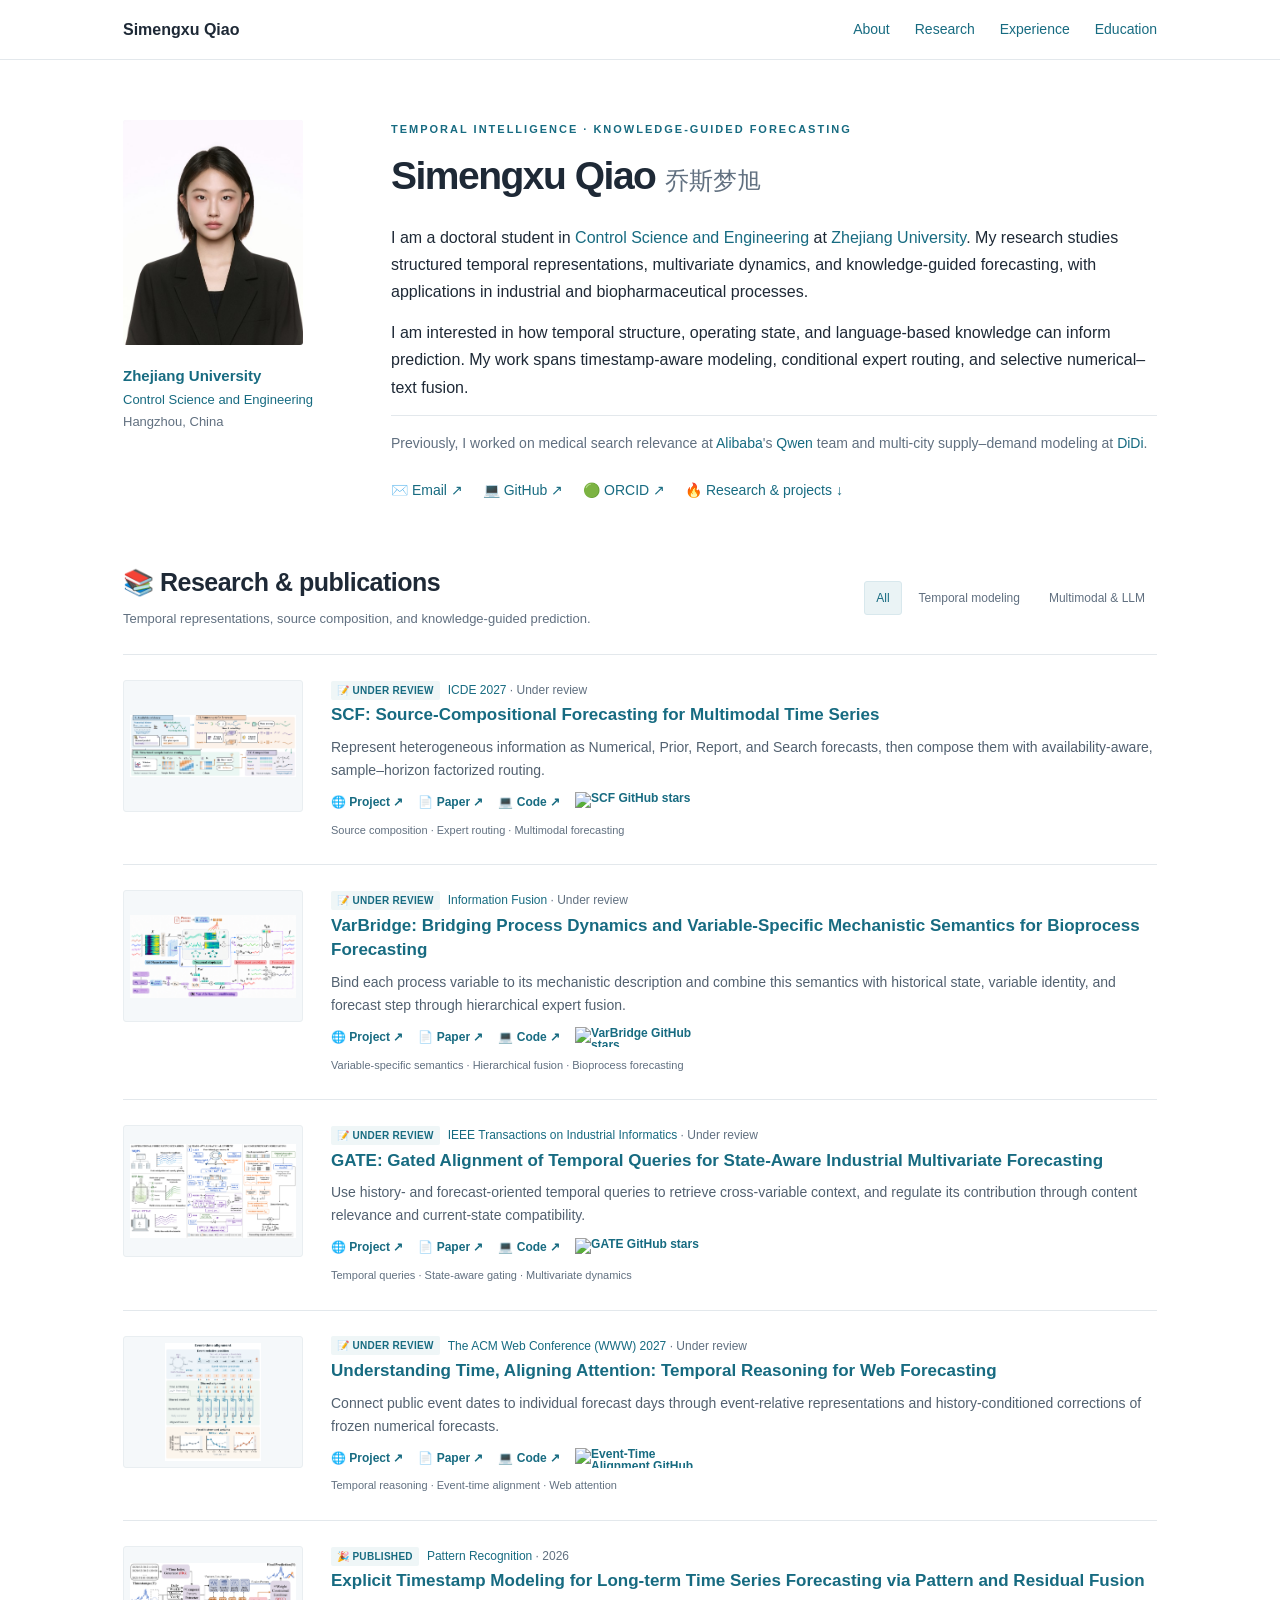
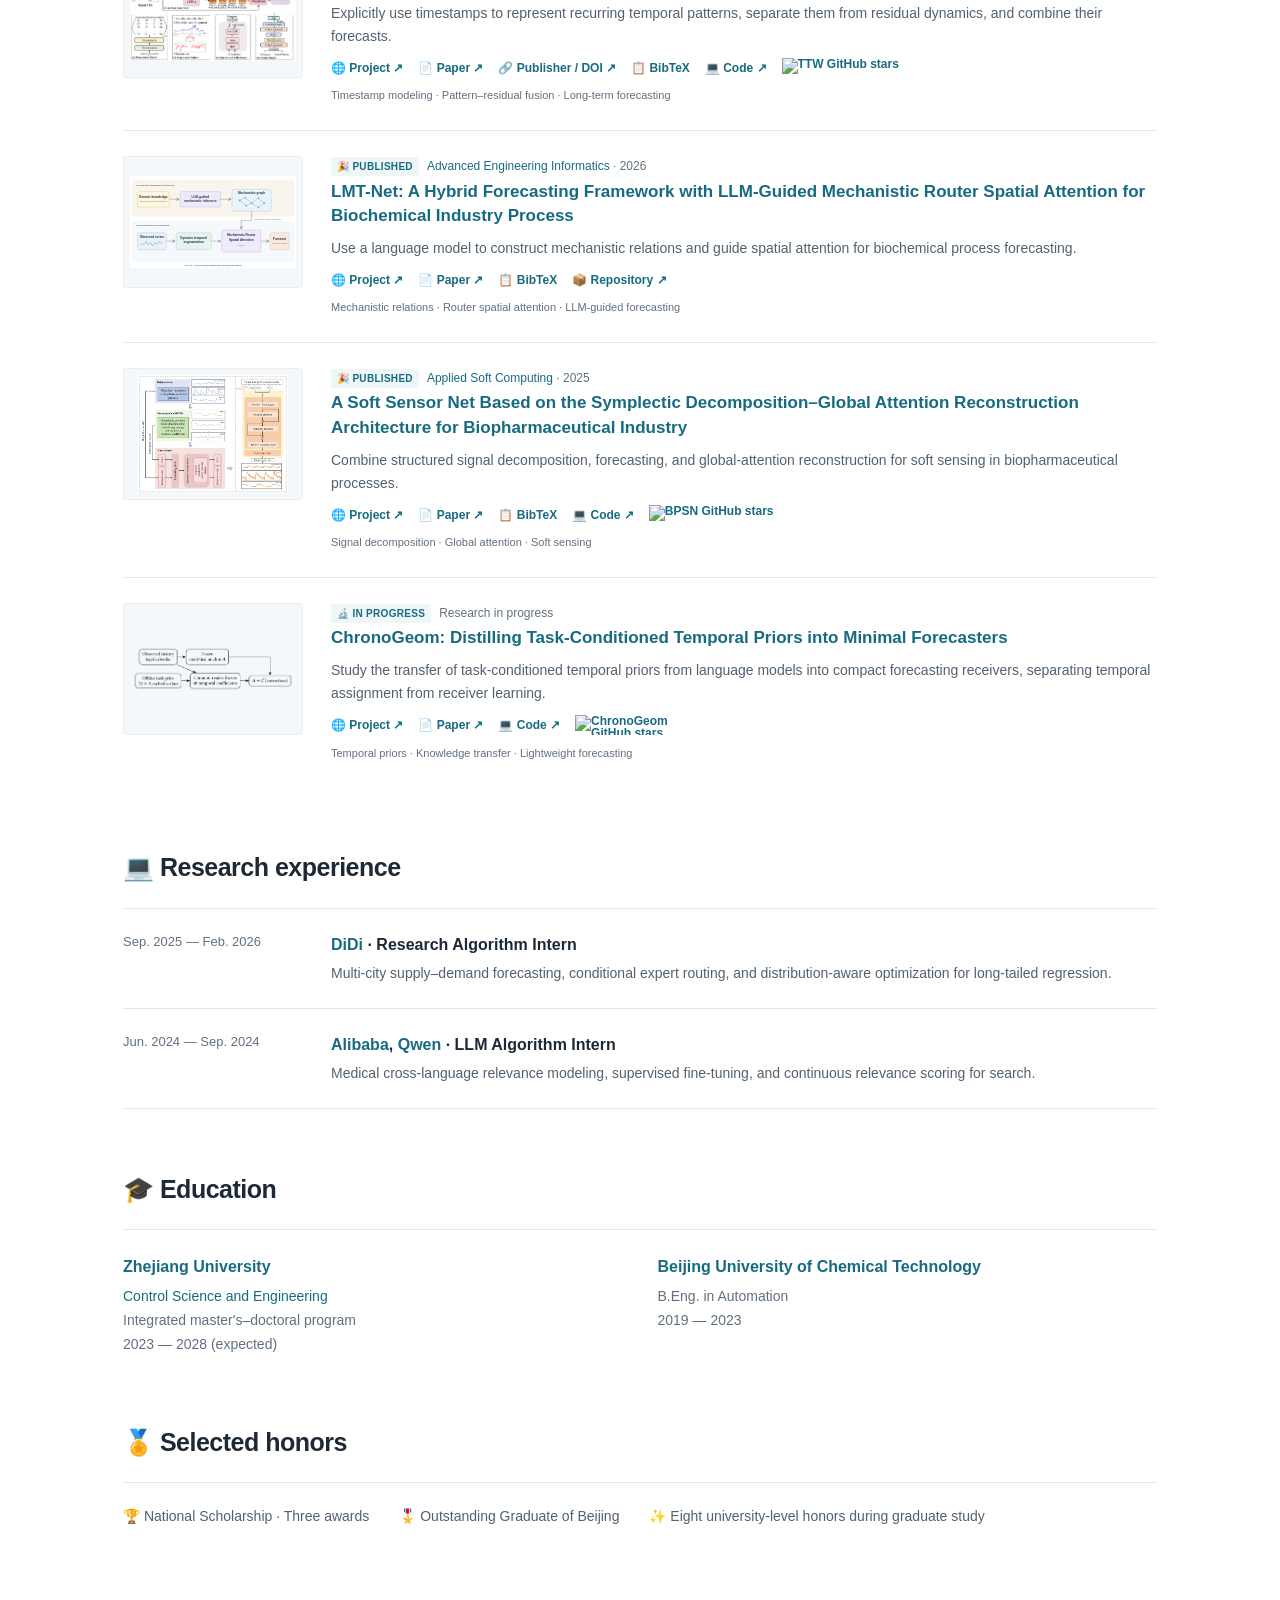
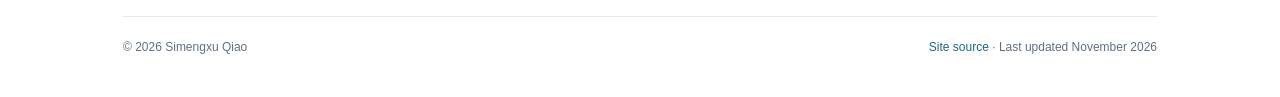
==== commit c3a194d4: "Organize paper resources and link academic homepage" ====
--- a/index.html
+++ b/index.html
@@ -1 +1 @@
-<!doctype html><html lang="en"><head><meta charset="utf-8"><meta name="viewport" content="width=device-width,initial-scale=1"><title>Simengxu Qiao | 乔斯梦旭 — Zhejiang University</title><meta name="description" content="Simengxu Qiao — temporal representation learning, knowledge-guided forecasting, and multimodal time series at Zhejiang University."><meta name="theme-color" content="#176b81"><link rel="icon" href="assets/favicon.svg" type="image/svg+xml"><link rel="stylesheet" href="assets/style.css"></head><body><a class="skip" href="#main">Skip to content</a><header><div class="nav"><a class="wordmark" href="#about">Simengxu Qiao</a><nav aria-label="Main navigation"><a href="#about">About</a><a href="#publications">Research</a><a href="#experience">Experience</a><a href="#education">Education</a></nav></div></header><main id="main" class="shell"><section id="about" class="intro"><aside class="profile-side"><img class="portrait" src="assets/portrait.jpeg" alt="Portrait of Simengxu Qiao" width="180" height="225"><div class="identity"><strong><a href="https://www.zju.edu.cn/english/" target="_blank" rel="noopener noreferrer">Zhejiang University</a></strong><a href="http://www.cse.zju.edu.cn/" target="_blank" rel="noopener noreferrer">Control Science and Engineering</a><br>Hangzhou, China</div></aside><div class="bio"><p class="eyebrow">Temporal intelligence · Knowledge-guided forecasting</p><h1>Simengxu Qiao <span>乔斯梦旭</span></h1><p>I am a doctoral student in <a href="http://www.cse.zju.edu.cn/" target="_blank" rel="noopener noreferrer">Control Science and Engineering</a> at <a href="https://www.zju.edu.cn/english/" target="_blank" rel="noopener noreferrer">Zhejiang University</a>. My research studies structured temporal representations, multivariate dynamics, and knowledge-guided forecasting, with applications in industrial and biopharmaceutical processes.</p><p>I am interested in how temporal structure, operating state, and language-based knowledge can inform prediction. My work spans timestamp-aware modeling, conditional expert routing, and selective numerical–text fusion.</p><p class="research-line">Previously, I worked on medical search relevance at <a href="https://www.alibabagroup.com/en-US/" target="_blank" rel="noopener noreferrer">Alibaba</a>'s <a href="https://www.quark.cn/" target="_blank" rel="noopener noreferrer">Quark</a> team and multi-city supply–demand modeling at <a href="https://www.didiglobal.com/" target="_blank" rel="noopener noreferrer">DiDi</a>.</p><div class="contact"><a href="mailto:qsmxzju@163.com">✉️ Email ↗</a><a href="https://github.com/Joss0623">💻 GitHub ↗</a><a href="https://orcid.org/0009-0007-3082-9708">🟢 ORCID ↗</a><a href="#publications">🔥 Research & projects ↓</a></div></div></section><section class="section" id="publications"><div class="section-heading"><div><h2><span aria-hidden="true">📚</span> Research & publications</h2><p class="section-note">Temporal representations, source composition, and knowledge-guided prediction.</p></div><div class="filters" role="group" aria-label="Filter research"><button data-filter="All" aria-pressed="true">All</button><button data-filter="Temporal" aria-pressed="false">Temporal modeling</button><button data-filter="Multimodal" aria-pressed="false">Multimodal & LLM</button></div></div><span id="filter-status" class="skip" aria-live="polite"></span><article class="pub" data-category="Multimodal"><a class="teaser" href="projects/scf/" aria-label="SCF project"><img src="assets/scf.png" alt="SCF method overview" loading="lazy"></a><div><div class="meta"><span class="status"><span aria-hidden="true">📄</span> Manuscript</span><span><a href="https://icde2027.github.io/" target="_blank" rel="noopener noreferrer">ICDE 2027</a> · Submission version</span></div><h3><a href="papers/scf.pdf">SCF: Source-Compositional Forecasting for Multimodal Time Series</a></h3><p class="summary">Represent heterogeneous information as Numerical, Prior, Report, and Search forecasts, then compose them with availability-aware, sample–horizon factorized routing.</p><div class="links"><a href="projects/scf/">🌐 Project ↗</a><a href="papers/scf.pdf">📄 Paper ↗</a><a href="https://github.com/Joss0623/SCF">💻 Code ↗</a><a class="repo-badge" href="https://github.com/Joss0623/SCF" target="_blank" rel="noopener noreferrer" aria-label="SCF GitHub repository and stars"><img src="https://img.shields.io/github/stars/Joss0623/SCF?style=social&amp;label=Stars" alt="SCF GitHub stars" loading="lazy" height="20"></a></div><div class="tags">Source composition · Expert routing · Multimodal forecasting</div></div></article><article class="pub" data-category="Multimodal"><a class="teaser" href="projects/varbridge/" aria-label="VarBridge project"><img src="assets/varbridge.png" alt="VarBridge method overview" loading="lazy"></a><div><div class="meta"><span class="status"><span aria-hidden="true">📝</span> Under review</span><span><a href="https://www.sciencedirect.com/journal/information-fusion" target="_blank" rel="noopener noreferrer">Information Fusion</a> · Under review</span></div><h3><a href="papers/varbridge.pdf">VarBridge: Bridging Process Dynamics and Variable-Specific Mechanistic Semantics for Bioprocess Forecasting</a></h3><p class="summary">Bind each process variable to its mechanistic description and combine this semantics with historical state, variable identity, and forecast step through hierarchical expert fusion.</p><div class="links"><a href="projects/varbridge/">🌐 Project ↗</a><a href="papers/varbridge.pdf">📄 Paper ↗</a><a href="https://github.com/Joss0623/VarBridge">💻 Code ↗</a><a class="repo-badge" href="https://github.com/Joss0623/VarBridge" target="_blank" rel="noopener noreferrer" aria-label="VarBridge GitHub repository and stars"><img src="https://img.shields.io/github/stars/Joss0623/VarBridge?style=social&amp;label=Stars" alt="VarBridge GitHub stars" loading="lazy" height="20"></a></div><div class="tags">Variable-specific semantics · Hierarchical fusion · Bioprocess forecasting</div></div></article><article class="pub" data-category="Temporal"><a class="teaser" href="projects/gate/" aria-label="GATE project"><img src="assets/gate.png" alt="GATE method overview" loading="lazy"></a><div><div class="meta"><span class="status"><span aria-hidden="true">📝</span> Under review</span><span><a href="https://www.ieee-ies.org/pubs/transactions-on-industrial-informatics" target="_blank" rel="noopener noreferrer">IEEE Transactions on Industrial Informatics</a> · Under review</span></div><h3><a href="papers/gate.pdf">GATE: Gated Alignment of Temporal Queries for State-Aware Industrial Multivariate Forecasting</a></h3><p class="summary">Use history- and forecast-oriented temporal queries to retrieve cross-variable context, and regulate its contribution through content relevance and current-state compatibility.</p><div class="links"><a href="projects/gate/">🌐 Project ↗</a><a href="papers/gate.pdf">📄 Paper ↗</a><a href="https://github.com/Joss0623/GATE">💻 Code ↗</a><a class="repo-badge" href="https://github.com/Joss0623/GATE" target="_blank" rel="noopener noreferrer" aria-label="GATE GitHub repository and stars"><img src="https://img.shields.io/github/stars/Joss0623/GATE?style=social&amp;label=Stars" alt="GATE GitHub stars" loading="lazy" height="20"></a></div><div class="tags">Temporal queries · State-aware gating · Multivariate dynamics</div></div></article><article class="pub" data-category="Temporal"><a class="teaser" href="projects/event-time/" aria-label="Event-Time Alignment project"><img src="assets/event-time.png" alt="Event-Time Alignment method overview" loading="lazy"></a><div><div class="meta"><span class="status"><span aria-hidden="true">📝</span> Under review</span><span><a href="https://www2027.thewebconf.org/" target="_blank" rel="noopener noreferrer">The ACM Web Conference (WWW) 2027</a> · Under review</span></div><h3><a href="papers/event-time.pdf">Understanding Time, Aligning Attention: Temporal Reasoning for Web Forecasting</a></h3><p class="summary">Connect public event dates to individual forecast days through event-relative representations and history-conditioned corrections of frozen numerical forecasts.</p><div class="links"><a href="projects/event-time/">🌐 Project ↗</a><a href="papers/event-time.pdf">📄 Paper ↗</a><a href="https://github.com/Joss0623/EventTimeAlignment">💻 Code ↗</a><a class="repo-badge" href="https://github.com/Joss0623/EventTimeAlignment" target="_blank" rel="noopener noreferrer" aria-label="Event-Time Alignment GitHub repository and stars"><img src="https://img.shields.io/github/stars/Joss0623/EventTimeAlignment?style=social&amp;label=Stars" alt="Event-Time Alignment GitHub stars" loading="lazy" height="20"></a></div><div class="tags">Temporal reasoning · Event-time alignment · Web attention</div></div></article><article class="pub" data-category="Temporal"><a class="teaser" href="projects/ttw/" aria-label="TTW project"><span class="monogram">TTW</span></a><div><div class="meta"><span class="status"><span aria-hidden="true">🎉</span> Published</span><span><a href="https://www.sciencedirect.com/journal/pattern-recognition" target="_blank" rel="noopener noreferrer">Pattern Recognition</a> · 2026</span></div><h3><a href="https://doi.org/10.1016/j.patcog.2026.114947">Explicit Timestamp Modeling for Long-term Time Series Forecasting via Pattern and Residual Fusion</a></h3><p class="summary">Explicitly use timestamps to represent recurring temporal patterns, separate them from residual dynamics, and combine their forecasts.</p><div class="links"><a href="projects/ttw/">🌐 Project ↗</a><a href="papers/ttw.pdf">📄 Paper ↗</a><a href="https://doi.org/10.1016/j.patcog.2026.114947" target="_blank" rel="noopener noreferrer">🔗 Publisher / DOI ↗</a><a href="citations/ttw.bib" download>📋 BibTeX</a><a href="https://github.com/Joss0623/TTW">💻 Code ↗</a><a class="repo-badge" href="https://github.com/Joss0623/TTW" target="_blank" rel="noopener noreferrer" aria-label="TTW GitHub repository and stars"><img src="https://img.shields.io/github/stars/Joss0623/TTW?style=social&amp;label=Stars" alt="TTW GitHub stars" loading="lazy" height="20"></a></div><div class="tags">Timestamp modeling · Pattern–residual fusion · Long-term forecasting</div></div></article><article class="pub" data-category="Multimodal"><a class="teaser" href="projects/lmt-net/" aria-label="LMT-Net project"><span class="monogram">LMT-Net</span></a><div><div class="meta"><span class="status"><span aria-hidden="true">🎉</span> Published</span><span><a href="https://www.sciencedirect.com/journal/advanced-engineering-informatics" target="_blank" rel="noopener noreferrer">Advanced Engineering Informatics</a> · 2026</span></div><h3><a href="https://doi.org/10.1016/j.aei.2026.105001">LMT-Net: A Hybrid Forecasting Framework with LLM-Guided Mechanistic Router Spatial Attention for Biochemical Industry Process</a></h3><p class="summary">Use a language model to construct mechanistic relations and guide spatial attention for biochemical process forecasting.</p><div class="links"><a href="projects/lmt-net/">🌐 Project ↗</a><a href="https://doi.org/10.1016/j.aei.2026.105001">📄 Paper ↗</a><a href="citations/lmt-net.bib" download>📋 BibTeX</a><a href="https://github.com/Joss0623/LMT-Net">📦 Repository ↗</a></div><div class="tags">Mechanistic relations · Router spatial attention · LLM-guided forecasting</div></div></article><article class="pub" data-category="Temporal"><a class="teaser" href="projects/bpsn/" aria-label="BPSN project"><span class="monogram">BPSN</span></a><div><div class="meta"><span class="status"><span aria-hidden="true">🎉</span> Published</span><span><a href="https://www.sciencedirect.com/journal/applied-soft-computing" target="_blank" rel="noopener noreferrer">Applied Soft Computing</a> · 2025</span></div><h3><a href="https://doi.org/10.1016/j.asoc.2025.113636">A Soft Sensor Net Based on the Symplectic Decomposition–Global Attention Reconstruction Architecture for Biopharmaceutical Industry</a></h3><p class="summary">Combine structured signal decomposition, forecasting, and global-attention reconstruction for soft sensing in biopharmaceutical processes.</p><div class="links"><a href="projects/bpsn/">🌐 Project ↗</a><a href="https://doi.org/10.1016/j.asoc.2025.113636">📄 Paper ↗</a><a href="citations/bpsn.bib" download>📋 BibTeX</a><a href="https://github.com/Joss0623/BioPharmaSoftNet">💻 Code ↗</a><a class="repo-badge" href="https://github.com/Joss0623/BioPharmaSoftNet" target="_blank" rel="noopener noreferrer" aria-label="BPSN GitHub repository and stars"><img src="https://img.shields.io/github/stars/Joss0623/BioPharmaSoftNet?style=social&amp;label=Stars" alt="BPSN GitHub stars" loading="lazy" height="20"></a></div><div class="tags">Signal decomposition · Global attention · Soft sensing</div></div></article><article class="pub" data-category="Temporal"><a class="teaser" href="projects/chronogeom/" aria-label="ChronoGeom project"><span class="monogram">ChronoGeom</span></a><div><div class="meta"><span class="status"><span aria-hidden="true">🔬</span> In progress</span><span>Research in progress</span></div><h3><a href="papers/chronogeom.pdf">ChronoGeom: Distilling Task-Conditioned Temporal Priors into Minimal Forecasters</a></h3><p class="summary">Study the transfer of task-conditioned temporal priors from language models into compact forecasting receivers, separating temporal assignment from receiver learning.</p><div class="links"><a href="projects/chronogeom/">🌐 Project ↗</a><a href="papers/chronogeom.pdf">📄 Paper ↗</a><a href="https://github.com/Joss0623/ChronoGeom">💻 Code ↗</a><a class="repo-badge" href="https://github.com/Joss0623/ChronoGeom" target="_blank" rel="noopener noreferrer" aria-label="ChronoGeom GitHub repository and stars"><img src="https://img.shields.io/github/stars/Joss0623/ChronoGeom?style=social&amp;label=Stars" alt="ChronoGeom GitHub stars" loading="lazy" height="20"></a></div><div class="tags">Temporal priors · Knowledge transfer · Lightweight forecasting</div></div></article></section><section class="section" id="experience"><div class="section-heading"><h2><span aria-hidden="true">💻</span> Research experience</h2></div><div class="timeline"><article><div class="date">Sep. 2025 — Feb. 2026</div><div><h3><a href="https://www.didiglobal.com/" target="_blank" rel="noopener noreferrer">DiDi</a> · Research Algorithm Intern</h3><p>Multi-city supply–demand forecasting, conditional expert routing, and distribution-aware optimization for long-tailed regression.</p></div></article><article><div class="date">Jun. 2024 — Sep. 2024</div><div><h3><a href="https://www.alibabagroup.com/en-US/" target="_blank" rel="noopener noreferrer">Alibaba</a>, <a href="https://www.quark.cn/" target="_blank" rel="noopener noreferrer">Quark</a> · LLM Algorithm Intern</h3><p>Medical cross-language relevance modeling, supervised fine-tuning, and continuous relevance scoring for search.</p></div></article></div></section><section class="section" id="education"><div class="section-heading"><h2><span aria-hidden="true">🎓</span> Education</h2></div><div class="education"><article><h3><a href="https://www.zju.edu.cn/english/" target="_blank" rel="noopener noreferrer">Zhejiang University</a></h3><p><a href="http://www.cse.zju.edu.cn/" target="_blank" rel="noopener noreferrer">Control Science and Engineering</a><br>Integrated master's–doctoral program<br>2023 — 2028 (expected)</p></article><article><h3><a href="https://english.buct.edu.cn/" target="_blank" rel="noopener noreferrer">Beijing University of Chemical Technology</a></h3><p>B.Eng. in Automation<br>2019 — 2023</p></article></div></section><section class="section"><div class="section-heading"><h2><span aria-hidden="true">🏅</span> Selected honors</h2></div><div class="awards"><span>🏆 National Scholarship · Three awards</span><span>🎖️ Outstanding Graduate of Beijing</span><span>✨ Eight university-level honors during graduate study</span></div></section><footer><span>© 2026 Simengxu Qiao</span><span><a href="https://github.com/Joss0623/Joss0623.github.io">Site source</a> · Last updated November 2026</span></footer></main><script src="assets/site.js"></script></body></html>+<!doctype html><html lang="en"><head><meta charset="utf-8"><meta name="viewport" content="width=device-width,initial-scale=1"><title>Simengxu Qiao | 乔斯梦旭 — Zhejiang University</title><meta name="description" content="Simengxu Qiao — temporal representation learning, knowledge-guided forecasting, and multimodal time series at Zhejiang University."><meta name="theme-color" content="#176b81"><link rel="icon" href="assets/favicon.svg" type="image/svg+xml"><link rel="stylesheet" href="assets/style.css"></head><body><a class="skip" href="#main">Skip to content</a><header><div class="nav"><a class="wordmark" href="#about">Simengxu Qiao</a><nav aria-label="Main navigation"><a href="#about">About</a><a href="#publications">Research</a><a href="#experience">Experience</a><a href="#education">Education</a></nav></div></header><main id="main" class="shell"><section id="about" class="intro"><aside class="profile-side"><img class="portrait" src="assets/portrait.jpeg" alt="Portrait of Simengxu Qiao" width="180" height="225"><div class="identity"><strong><a href="https://www.zju.edu.cn/english/" target="_blank" rel="noopener noreferrer">Zhejiang University</a></strong><a href="http://www.cse.zju.edu.cn/" target="_blank" rel="noopener noreferrer">Control Science and Engineering</a><br>Hangzhou, China</div></aside><div class="bio"><p class="eyebrow">Temporal intelligence · Knowledge-guided forecasting</p><h1>Simengxu Qiao <span>乔斯梦旭</span></h1><p>I am a doctoral student in <a href="http://www.cse.zju.edu.cn/" target="_blank" rel="noopener noreferrer">Control Science and Engineering</a> at <a href="https://www.zju.edu.cn/english/" target="_blank" rel="noopener noreferrer">Zhejiang University</a>. My research studies structured temporal representations, multivariate dynamics, and knowledge-guided forecasting, with applications in industrial and biopharmaceutical processes.</p><p>I am interested in how temporal structure, operating state, and language-based knowledge can inform prediction. My work spans timestamp-aware modeling, conditional expert routing, and selective numerical–text fusion.</p><p class="research-line">Previously, I worked on medical search relevance at <a href="https://www.alibabagroup.com/en-US/" target="_blank" rel="noopener noreferrer">Alibaba</a>'s <a href="https://www.qianwen.com/" target="_blank" rel="noopener noreferrer">Qwen</a> team and multi-city supply–demand modeling at <a href="https://www.didiglobal.com/" target="_blank" rel="noopener noreferrer">DiDi</a>.</p><div class="contact"><a href="mailto:qsmxzju@163.com">✉️ Email ↗</a><a href="https://github.com/Joss0623">💻 GitHub ↗</a><a href="https://orcid.org/0009-0007-3082-9708">🟢 ORCID ↗</a><a href="#publications">🔥 Research & projects ↓</a></div></div></section><section class="section" id="publications"><div class="section-heading"><div><h2><span aria-hidden="true">📚</span> Research & publications</h2><p class="section-note">Temporal representations, source composition, and knowledge-guided prediction.</p></div><div class="filters" role="group" aria-label="Filter research"><button data-filter="All" aria-pressed="true">All</button><button data-filter="Temporal" aria-pressed="false">Temporal modeling</button><button data-filter="Multimodal" aria-pressed="false">Multimodal & LLM</button></div></div><span id="filter-status" class="skip" aria-live="polite"></span><article class="pub" data-category="Multimodal"><a class="teaser" href="projects/scf/" aria-label="SCF project"><img src="assets/scf.png" alt="SCF model architecture" loading="lazy"></a><div><div class="meta"><span class="status"><span aria-hidden="true">📝</span> Under review</span><span><a href="https://icde2027.github.io/" target="_blank" rel="noopener noreferrer">ICDE 2027</a> · Under review</span></div><h3><a href="papers/scf.pdf">SCF: Source-Compositional Forecasting for Multimodal Time Series</a></h3><p class="summary">Represent heterogeneous information as Numerical, Prior, Report, and Search forecasts, then compose them with availability-aware, sample–horizon factorized routing.</p><div class="links"><a href="projects/scf/">🌐 Project ↗</a><a href="papers/scf.pdf">📄 Paper ↗</a><a href="https://github.com/Joss0623/SCF">💻 Code ↗</a><a class="repo-badge" href="https://github.com/Joss0623/SCF" target="_blank" rel="noopener noreferrer" aria-label="SCF GitHub repository and stars"><img src="https://img.shields.io/github/stars/Joss0623/SCF?style=social&amp;label=Stars" alt="SCF GitHub stars" loading="lazy" height="20"></a></div><div class="tags">Source composition · Expert routing · Multimodal forecasting</div></div></article><article class="pub" data-category="Multimodal"><a class="teaser" href="projects/varbridge/" aria-label="VarBridge project"><img src="assets/varbridge.png" alt="VarBridge model architecture" loading="lazy"></a><div><div class="meta"><span class="status"><span aria-hidden="true">📝</span> Under review</span><span><a href="https://www.sciencedirect.com/journal/information-fusion" target="_blank" rel="noopener noreferrer">Information Fusion</a> · Under review</span></div><h3><a href="papers/varbridge.pdf">VarBridge: Bridging Process Dynamics and Variable-Specific Mechanistic Semantics for Bioprocess Forecasting</a></h3><p class="summary">Bind each process variable to its mechanistic description and combine this semantics with historical state, variable identity, and forecast step through hierarchical expert fusion.</p><div class="links"><a href="projects/varbridge/">🌐 Project ↗</a><a href="papers/varbridge.pdf">📄 Paper ↗</a><a href="https://github.com/Joss0623/VarBridge">💻 Code ↗</a><a class="repo-badge" href="https://github.com/Joss0623/VarBridge" target="_blank" rel="noopener noreferrer" aria-label="VarBridge GitHub repository and stars"><img src="https://img.shields.io/github/stars/Joss0623/VarBridge?style=social&amp;label=Stars" alt="VarBridge GitHub stars" loading="lazy" height="20"></a></div><div class="tags">Variable-specific semantics · Hierarchical fusion · Bioprocess forecasting</div></div></article><article class="pub" data-category="Temporal"><a class="teaser" href="projects/gate/" aria-label="GATE project"><img src="assets/gate.png" alt="GATE model architecture" loading="lazy"></a><div><div class="meta"><span class="status"><span aria-hidden="true">📝</span> Under review</span><span><a href="https://www.ieee-ies.org/pubs/transactions-on-industrial-informatics" target="_blank" rel="noopener noreferrer">IEEE Transactions on Industrial Informatics</a> · Under review</span></div><h3><a href="papers/gate.pdf">GATE: Gated Alignment of Temporal Queries for State-Aware Industrial Multivariate Forecasting</a></h3><p class="summary">Use history- and forecast-oriented temporal queries to retrieve cross-variable context, and regulate its contribution through content relevance and current-state compatibility.</p><div class="links"><a href="projects/gate/">🌐 Project ↗</a><a href="papers/gate.pdf">📄 Paper ↗</a><a href="https://github.com/Joss0623/GATE">💻 Code ↗</a><a class="repo-badge" href="https://github.com/Joss0623/GATE" target="_blank" rel="noopener noreferrer" aria-label="GATE GitHub repository and stars"><img src="https://img.shields.io/github/stars/Joss0623/GATE?style=social&amp;label=Stars" alt="GATE GitHub stars" loading="lazy" height="20"></a></div><div class="tags">Temporal queries · State-aware gating · Multivariate dynamics</div></div></article><article class="pub" data-category="Temporal"><a class="teaser" href="projects/event-time/" aria-label="Event-Time Alignment project"><img src="assets/event-time.png" alt="Event-Time Alignment model architecture" loading="lazy"></a><div><div class="meta"><span class="status"><span aria-hidden="true">📝</span> Under review</span><span><a href="https://www2027.thewebconf.org/" target="_blank" rel="noopener noreferrer">The ACM Web Conference (WWW) 2027</a> · Under review</span></div><h3><a href="papers/event-time.pdf">Understanding Time, Aligning Attention: Temporal Reasoning for Web Forecasting</a></h3><p class="summary">Connect public event dates to individual forecast days through event-relative representations and history-conditioned corrections of frozen numerical forecasts.</p><div class="links"><a href="projects/event-time/">🌐 Project ↗</a><a href="papers/event-time.pdf">📄 Paper ↗</a><a href="https://github.com/Joss0623/EventTimeAlignment">💻 Code ↗</a><a class="repo-badge" href="https://github.com/Joss0623/EventTimeAlignment" target="_blank" rel="noopener noreferrer" aria-label="Event-Time Alignment GitHub repository and stars"><img src="https://img.shields.io/github/stars/Joss0623/EventTimeAlignment?style=social&amp;label=Stars" alt="Event-Time Alignment GitHub stars" loading="lazy" height="20"></a></div><div class="tags">Temporal reasoning · Event-time alignment · Web attention</div></div></article><article class="pub" data-category="Temporal"><a class="teaser" href="projects/ttw/" aria-label="TTW project"><img src="assets/ttw.png" alt="TTW model architecture" loading="lazy"></a><div><div class="meta"><span class="status"><span aria-hidden="true">🎉</span> Published</span><span><a href="https://www.sciencedirect.com/journal/pattern-recognition" target="_blank" rel="noopener noreferrer">Pattern Recognition</a> · 2026</span></div><h3><a href="https://doi.org/10.1016/j.patcog.2026.114947">Explicit Timestamp Modeling for Long-term Time Series Forecasting via Pattern and Residual Fusion</a></h3><p class="summary">Explicitly use timestamps to represent recurring temporal patterns, separate them from residual dynamics, and combine their forecasts.</p><div class="links"><a href="projects/ttw/">🌐 Project ↗</a><a href="papers/ttw.pdf">📄 Paper ↗</a><a href="https://doi.org/10.1016/j.patcog.2026.114947" target="_blank" rel="noopener noreferrer">🔗 Publisher / DOI ↗</a><a href="citations/ttw.bib" download>📋 BibTeX</a><a href="https://github.com/Joss0623/TTW">💻 Code ↗</a><a class="repo-badge" href="https://github.com/Joss0623/TTW" target="_blank" rel="noopener noreferrer" aria-label="TTW GitHub repository and stars"><img src="https://img.shields.io/github/stars/Joss0623/TTW?style=social&amp;label=Stars" alt="TTW GitHub stars" loading="lazy" height="20"></a></div><div class="tags">Timestamp modeling · Pattern–residual fusion · Long-term forecasting</div></div></article><article class="pub" data-category="Multimodal"><a class="teaser" href="projects/lmt-net/" aria-label="LMT-Net project"><img src="assets/lmt-net.svg" alt="LMT-Net model architecture" loading="lazy"></a><div><div class="meta"><span class="status"><span aria-hidden="true">🎉</span> Published</span><span><a href="https://www.sciencedirect.com/journal/advanced-engineering-informatics" target="_blank" rel="noopener noreferrer">Advanced Engineering Informatics</a> · 2026</span></div><h3><a href="https://doi.org/10.1016/j.aei.2026.105001">LMT-Net: A Hybrid Forecasting Framework with LLM-Guided Mechanistic Router Spatial Attention for Biochemical Industry Process</a></h3><p class="summary">Use a language model to construct mechanistic relations and guide spatial attention for biochemical process forecasting.</p><div class="links"><a href="projects/lmt-net/">🌐 Project ↗</a><a href="https://doi.org/10.1016/j.aei.2026.105001">📄 Paper ↗</a><a href="citations/lmt-net.bib" download>📋 BibTeX</a><a href="https://github.com/Joss0623/LMT-Net">📦 Repository ↗</a></div><div class="tags">Mechanistic relations · Router spatial attention · LLM-guided forecasting</div></div></article><article class="pub" data-category="Temporal"><a class="teaser" href="projects/bpsn/" aria-label="BPSN project"><img src="assets/bpsn.png" alt="BPSN model architecture" loading="lazy"></a><div><div class="meta"><span class="status"><span aria-hidden="true">🎉</span> Published</span><span><a href="https://www.sciencedirect.com/journal/applied-soft-computing" target="_blank" rel="noopener noreferrer">Applied Soft Computing</a> · 2025</span></div><h3><a href="https://doi.org/10.1016/j.asoc.2025.113636">A Soft Sensor Net Based on the Symplectic Decomposition–Global Attention Reconstruction Architecture for Biopharmaceutical Industry</a></h3><p class="summary">Combine structured signal decomposition, forecasting, and global-attention reconstruction for soft sensing in biopharmaceutical processes.</p><div class="links"><a href="projects/bpsn/">🌐 Project ↗</a><a href="https://doi.org/10.1016/j.asoc.2025.113636">📄 Paper ↗</a><a href="citations/bpsn.bib" download>📋 BibTeX</a><a href="https://github.com/Joss0623/BioPharmaSoftNet">💻 Code ↗</a><a class="repo-badge" href="https://github.com/Joss0623/BioPharmaSoftNet" target="_blank" rel="noopener noreferrer" aria-label="BPSN GitHub repository and stars"><img src="https://img.shields.io/github/stars/Joss0623/BioPharmaSoftNet?style=social&amp;label=Stars" alt="BPSN GitHub stars" loading="lazy" height="20"></a></div><div class="tags">Signal decomposition · Global attention · Soft sensing</div></div></article><article class="pub" data-category="Temporal"><a class="teaser" href="projects/chronogeom/" aria-label="ChronoGeom project"><img src="assets/chronogeom.png" alt="ChronoGeom model architecture" loading="lazy"></a><div><div class="meta"><span class="status"><span aria-hidden="true">🔬</span> In progress</span><span>Research in progress</span></div><h3><a href="papers/chronogeom.pdf">ChronoGeom: Distilling Task-Conditioned Temporal Priors into Minimal Forecasters</a></h3><p class="summary">Study the transfer of task-conditioned temporal priors from language models into compact forecasting receivers, separating temporal assignment from receiver learning.</p><div class="links"><a href="projects/chronogeom/">🌐 Project ↗</a><a href="papers/chronogeom.pdf">📄 Paper ↗</a><a href="https://github.com/Joss0623/ChronoGeom">💻 Code ↗</a><a class="repo-badge" href="https://github.com/Joss0623/ChronoGeom" target="_blank" rel="noopener noreferrer" aria-label="ChronoGeom GitHub repository and stars"><img src="https://img.shields.io/github/stars/Joss0623/ChronoGeom?style=social&amp;label=Stars" alt="ChronoGeom GitHub stars" loading="lazy" height="20"></a></div><div class="tags">Temporal priors · Knowledge transfer · Lightweight forecasting</div></div></article></section><section class="section" id="experience"><div class="section-heading"><h2><span aria-hidden="true">💻</span> Research experience</h2></div><div class="timeline"><article><div class="date">Sep. 2025 — Feb. 2026</div><div><h3><a href="https://www.didiglobal.com/" target="_blank" rel="noopener noreferrer">DiDi</a> · Research Algorithm Intern</h3><p>Multi-city supply–demand forecasting, conditional expert routing, and distribution-aware optimization for long-tailed regression.</p></div></article><article><div class="date">Jun. 2024 — Sep. 2024</div><div><h3><a href="https://www.alibabagroup.com/en-US/" target="_blank" rel="noopener noreferrer">Alibaba</a>, <a href="https://www.qianwen.com/" target="_blank" rel="noopener noreferrer">Qwen</a> · LLM Algorithm Intern</h3><p>Medical cross-language relevance modeling, supervised fine-tuning, and continuous relevance scoring for search.</p></div></article></div></section><section class="section" id="education"><div class="section-heading"><h2><span aria-hidden="true">🎓</span> Education</h2></div><div class="education"><article><h3><a href="https://www.zju.edu.cn/english/" target="_blank" rel="noopener noreferrer">Zhejiang University</a></h3><p><a href="http://www.cse.zju.edu.cn/" target="_blank" rel="noopener noreferrer">Control Science and Engineering</a><br>Integrated master's–doctoral program<br>2023 — 2028 (expected)</p></article><article><h3><a href="https://english.buct.edu.cn/" target="_blank" rel="noopener noreferrer">Beijing University of Chemical Technology</a></h3><p>B.Eng. in Automation<br>2019 — 2023</p></article></div></section><section class="section"><div class="section-heading"><h2><span aria-hidden="true">🏅</span> Selected honors</h2></div><div class="awards"><span>🏆 National Scholarship · Three awards</span><span>🎖️ Outstanding Graduate of Beijing</span><span>✨ Eight university-level honors during graduate study</span></div></section><footer><span>© 2026 Simengxu Qiao</span><span><a href="https://github.com/Joss0623/Joss0623.github.io">Site source</a> · Last updated November 2026</span></footer></main><script src="assets/site.js"></script></body></html>
--- a/assets/style.css
+++ b/assets/style.css
@@ -2,3 +2,4 @@
 
 @media(max-width:740px){.wordmark{font-size:13px;white-space:nowrap}.nav nav{gap:10px;font-size:11px}.nav{gap:13px}}
 .links{flex-wrap:wrap;align-items:center;gap:8px 15px}.repo-badge{display:inline-flex;align-items:center;line-height:1}.repo-badge img{height:20px;width:auto;max-width:130px}.meta a{color:inherit}.meta a:hover{color:var(--accent)}
+.pub h3 a,.meta a{color:var(--accent)}
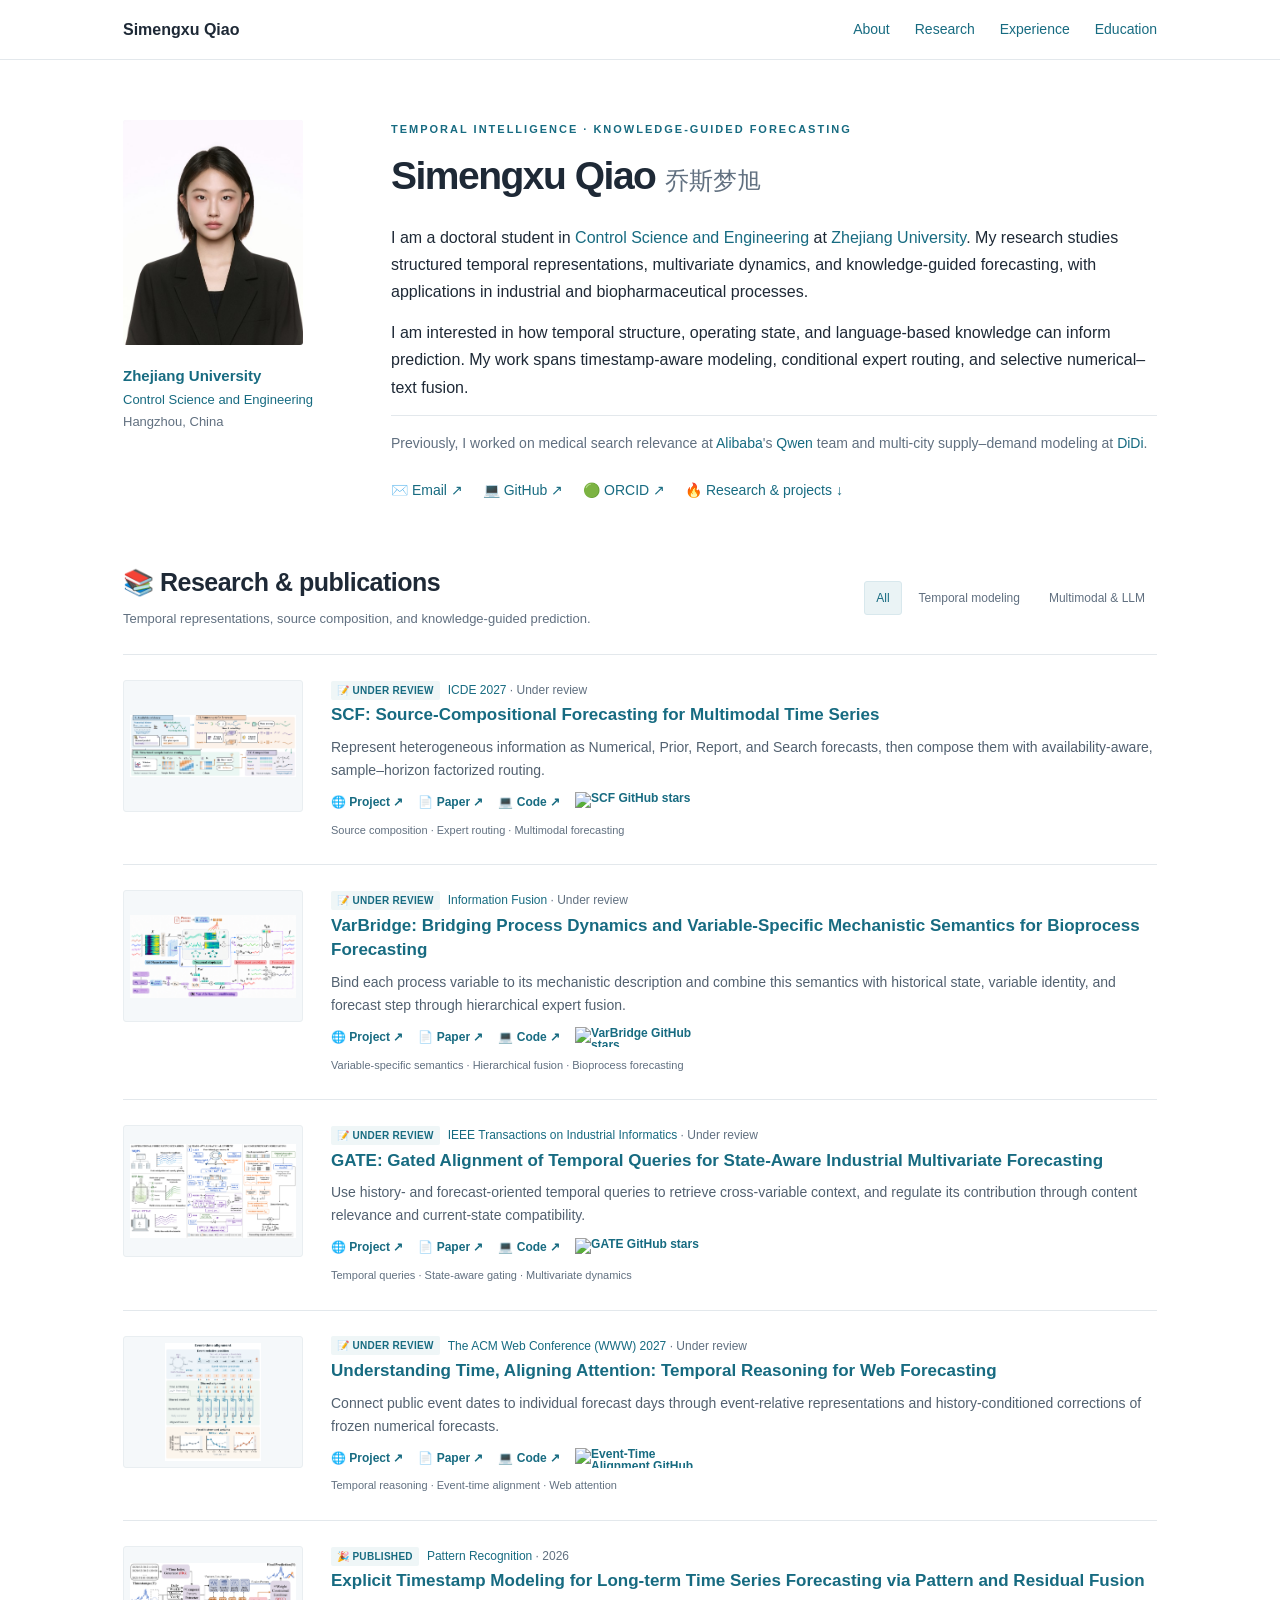
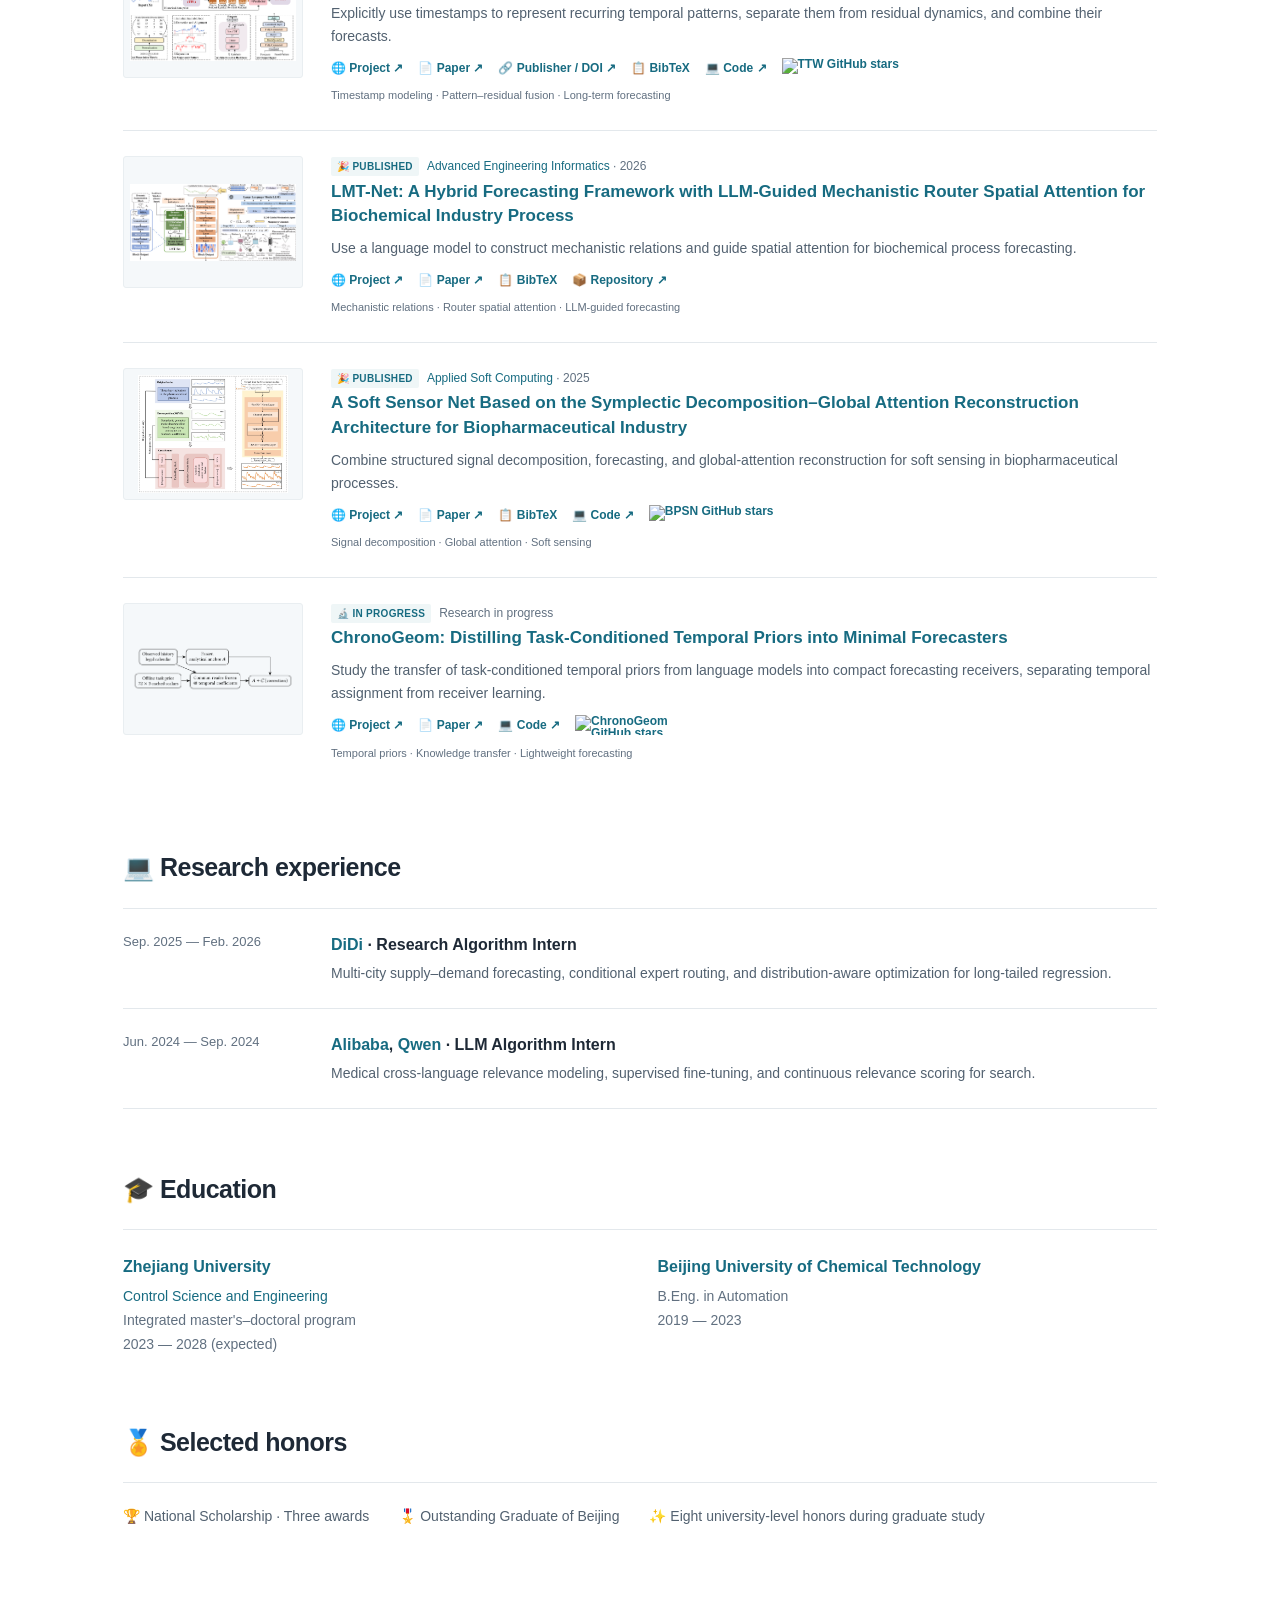
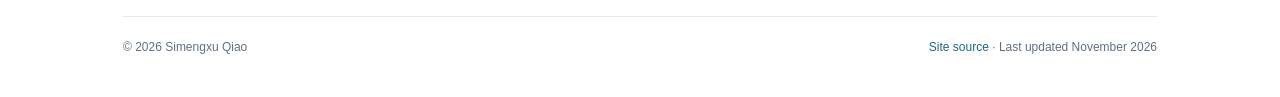
==== commit 25b34faf: "Organize paper resources and link academic homepage" ====
--- a/index.html
+++ b/index.html
@@ -1 +1 @@
-<!doctype html><html lang="en"><head><meta charset="utf-8"><meta name="viewport" content="width=device-width,initial-scale=1"><title>Simengxu Qiao | 乔斯梦旭 — Zhejiang University</title><meta name="description" content="Simengxu Qiao — temporal representation learning, knowledge-guided forecasting, and multimodal time series at Zhejiang University."><meta name="theme-color" content="#176b81"><link rel="icon" href="assets/favicon.svg" type="image/svg+xml"><link rel="stylesheet" href="assets/style.css"></head><body><a class="skip" href="#main">Skip to content</a><header><div class="nav"><a class="wordmark" href="#about">Simengxu Qiao</a><nav aria-label="Main navigation"><a href="#about">About</a><a href="#publications">Research</a><a href="#experience">Experience</a><a href="#education">Education</a></nav></div></header><main id="main" class="shell"><section id="about" class="intro"><aside class="profile-side"><img class="portrait" src="assets/portrait.jpeg" alt="Portrait of Simengxu Qiao" width="180" height="225"><div class="identity"><strong><a href="https://www.zju.edu.cn/english/" target="_blank" rel="noopener noreferrer">Zhejiang University</a></strong><a href="http://www.cse.zju.edu.cn/" target="_blank" rel="noopener noreferrer">Control Science and Engineering</a><br>Hangzhou, China</div></aside><div class="bio"><p class="eyebrow">Temporal intelligence · Knowledge-guided forecasting</p><h1>Simengxu Qiao <span>乔斯梦旭</span></h1><p>I am a doctoral student in <a href="http://www.cse.zju.edu.cn/" target="_blank" rel="noopener noreferrer">Control Science and Engineering</a> at <a href="https://www.zju.edu.cn/english/" target="_blank" rel="noopener noreferrer">Zhejiang University</a>. My research studies structured temporal representations, multivariate dynamics, and knowledge-guided forecasting, with applications in industrial and biopharmaceutical processes.</p><p>I am interested in how temporal structure, operating state, and language-based knowledge can inform prediction. My work spans timestamp-aware modeling, conditional expert routing, and selective numerical–text fusion.</p><p class="research-line">Previously, I worked on medical search relevance at <a href="https://www.alibabagroup.com/en-US/" target="_blank" rel="noopener noreferrer">Alibaba</a>'s <a href="https://www.qianwen.com/" target="_blank" rel="noopener noreferrer">Qwen</a> team and multi-city supply–demand modeling at <a href="https://www.didiglobal.com/" target="_blank" rel="noopener noreferrer">DiDi</a>.</p><div class="contact"><a href="mailto:qsmxzju@163.com">✉️ Email ↗</a><a href="https://github.com/Joss0623">💻 GitHub ↗</a><a href="https://orcid.org/0009-0007-3082-9708">🟢 ORCID ↗</a><a href="#publications">🔥 Research & projects ↓</a></div></div></section><section class="section" id="publications"><div class="section-heading"><div><h2><span aria-hidden="true">📚</span> Research & publications</h2><p class="section-note">Temporal representations, source composition, and knowledge-guided prediction.</p></div><div class="filters" role="group" aria-label="Filter research"><button data-filter="All" aria-pressed="true">All</button><button data-filter="Temporal" aria-pressed="false">Temporal modeling</button><button data-filter="Multimodal" aria-pressed="false">Multimodal & LLM</button></div></div><span id="filter-status" class="skip" aria-live="polite"></span><article class="pub" data-category="Multimodal"><a class="teaser" href="projects/scf/" aria-label="SCF project"><img src="assets/scf.png" alt="SCF model architecture" loading="lazy"></a><div><div class="meta"><span class="status"><span aria-hidden="true">📝</span> Under review</span><span><a href="https://icde2027.github.io/" target="_blank" rel="noopener noreferrer">ICDE 2027</a> · Under review</span></div><h3><a href="papers/scf.pdf">SCF: Source-Compositional Forecasting for Multimodal Time Series</a></h3><p class="summary">Represent heterogeneous information as Numerical, Prior, Report, and Search forecasts, then compose them with availability-aware, sample–horizon factorized routing.</p><div class="links"><a href="projects/scf/">🌐 Project ↗</a><a href="papers/scf.pdf">📄 Paper ↗</a><a href="https://github.com/Joss0623/SCF">💻 Code ↗</a><a class="repo-badge" href="https://github.com/Joss0623/SCF" target="_blank" rel="noopener noreferrer" aria-label="SCF GitHub repository and stars"><img src="https://img.shields.io/github/stars/Joss0623/SCF?style=social&amp;label=Stars" alt="SCF GitHub stars" loading="lazy" height="20"></a></div><div class="tags">Source composition · Expert routing · Multimodal forecasting</div></div></article><article class="pub" data-category="Multimodal"><a class="teaser" href="projects/varbridge/" aria-label="VarBridge project"><img src="assets/varbridge.png" alt="VarBridge model architecture" loading="lazy"></a><div><div class="meta"><span class="status"><span aria-hidden="true">📝</span> Under review</span><span><a href="https://www.sciencedirect.com/journal/information-fusion" target="_blank" rel="noopener noreferrer">Information Fusion</a> · Under review</span></div><h3><a href="papers/varbridge.pdf">VarBridge: Bridging Process Dynamics and Variable-Specific Mechanistic Semantics for Bioprocess Forecasting</a></h3><p class="summary">Bind each process variable to its mechanistic description and combine this semantics with historical state, variable identity, and forecast step through hierarchical expert fusion.</p><div class="links"><a href="projects/varbridge/">🌐 Project ↗</a><a href="papers/varbridge.pdf">📄 Paper ↗</a><a href="https://github.com/Joss0623/VarBridge">💻 Code ↗</a><a class="repo-badge" href="https://github.com/Joss0623/VarBridge" target="_blank" rel="noopener noreferrer" aria-label="VarBridge GitHub repository and stars"><img src="https://img.shields.io/github/stars/Joss0623/VarBridge?style=social&amp;label=Stars" alt="VarBridge GitHub stars" loading="lazy" height="20"></a></div><div class="tags">Variable-specific semantics · Hierarchical fusion · Bioprocess forecasting</div></div></article><article class="pub" data-category="Temporal"><a class="teaser" href="projects/gate/" aria-label="GATE project"><img src="assets/gate.png" alt="GATE model architecture" loading="lazy"></a><div><div class="meta"><span class="status"><span aria-hidden="true">📝</span> Under review</span><span><a href="https://www.ieee-ies.org/pubs/transactions-on-industrial-informatics" target="_blank" rel="noopener noreferrer">IEEE Transactions on Industrial Informatics</a> · Under review</span></div><h3><a href="papers/gate.pdf">GATE: Gated Alignment of Temporal Queries for State-Aware Industrial Multivariate Forecasting</a></h3><p class="summary">Use history- and forecast-oriented temporal queries to retrieve cross-variable context, and regulate its contribution through content relevance and current-state compatibility.</p><div class="links"><a href="projects/gate/">🌐 Project ↗</a><a href="papers/gate.pdf">📄 Paper ↗</a><a href="https://github.com/Joss0623/GATE">💻 Code ↗</a><a class="repo-badge" href="https://github.com/Joss0623/GATE" target="_blank" rel="noopener noreferrer" aria-label="GATE GitHub repository and stars"><img src="https://img.shields.io/github/stars/Joss0623/GATE?style=social&amp;label=Stars" alt="GATE GitHub stars" loading="lazy" height="20"></a></div><div class="tags">Temporal queries · State-aware gating · Multivariate dynamics</div></div></article><article class="pub" data-category="Temporal"><a class="teaser" href="projects/event-time/" aria-label="Event-Time Alignment project"><img src="assets/event-time.png" alt="Event-Time Alignment model architecture" loading="lazy"></a><div><div class="meta"><span class="status"><span aria-hidden="true">📝</span> Under review</span><span><a href="https://www2027.thewebconf.org/" target="_blank" rel="noopener noreferrer">The ACM Web Conference (WWW) 2027</a> · Under review</span></div><h3><a href="papers/event-time.pdf">Understanding Time, Aligning Attention: Temporal Reasoning for Web Forecasting</a></h3><p class="summary">Connect public event dates to individual forecast days through event-relative representations and history-conditioned corrections of frozen numerical forecasts.</p><div class="links"><a href="projects/event-time/">🌐 Project ↗</a><a href="papers/event-time.pdf">📄 Paper ↗</a><a href="https://github.com/Joss0623/EventTimeAlignment">💻 Code ↗</a><a class="repo-badge" href="https://github.com/Joss0623/EventTimeAlignment" target="_blank" rel="noopener noreferrer" aria-label="Event-Time Alignment GitHub repository and stars"><img src="https://img.shields.io/github/stars/Joss0623/EventTimeAlignment?style=social&amp;label=Stars" alt="Event-Time Alignment GitHub stars" loading="lazy" height="20"></a></div><div class="tags">Temporal reasoning · Event-time alignment · Web attention</div></div></article><article class="pub" data-category="Temporal"><a class="teaser" href="projects/ttw/" aria-label="TTW project"><img src="assets/ttw.png" alt="TTW model architecture" loading="lazy"></a><div><div class="meta"><span class="status"><span aria-hidden="true">🎉</span> Published</span><span><a href="https://www.sciencedirect.com/journal/pattern-recognition" target="_blank" rel="noopener noreferrer">Pattern Recognition</a> · 2026</span></div><h3><a href="https://doi.org/10.1016/j.patcog.2026.114947">Explicit Timestamp Modeling for Long-term Time Series Forecasting via Pattern and Residual Fusion</a></h3><p class="summary">Explicitly use timestamps to represent recurring temporal patterns, separate them from residual dynamics, and combine their forecasts.</p><div class="links"><a href="projects/ttw/">🌐 Project ↗</a><a href="papers/ttw.pdf">📄 Paper ↗</a><a href="https://doi.org/10.1016/j.patcog.2026.114947" target="_blank" rel="noopener noreferrer">🔗 Publisher / DOI ↗</a><a href="citations/ttw.bib" download>📋 BibTeX</a><a href="https://github.com/Joss0623/TTW">💻 Code ↗</a><a class="repo-badge" href="https://github.com/Joss0623/TTW" target="_blank" rel="noopener noreferrer" aria-label="TTW GitHub repository and stars"><img src="https://img.shields.io/github/stars/Joss0623/TTW?style=social&amp;label=Stars" alt="TTW GitHub stars" loading="lazy" height="20"></a></div><div class="tags">Timestamp modeling · Pattern–residual fusion · Long-term forecasting</div></div></article><article class="pub" data-category="Multimodal"><a class="teaser" href="projects/lmt-net/" aria-label="LMT-Net project"><img src="assets/lmt-net.svg" alt="LMT-Net model architecture" loading="lazy"></a><div><div class="meta"><span class="status"><span aria-hidden="true">🎉</span> Published</span><span><a href="https://www.sciencedirect.com/journal/advanced-engineering-informatics" target="_blank" rel="noopener noreferrer">Advanced Engineering Informatics</a> · 2026</span></div><h3><a href="https://doi.org/10.1016/j.aei.2026.105001">LMT-Net: A Hybrid Forecasting Framework with LLM-Guided Mechanistic Router Spatial Attention for Biochemical Industry Process</a></h3><p class="summary">Use a language model to construct mechanistic relations and guide spatial attention for biochemical process forecasting.</p><div class="links"><a href="projects/lmt-net/">🌐 Project ↗</a><a href="https://doi.org/10.1016/j.aei.2026.105001">📄 Paper ↗</a><a href="citations/lmt-net.bib" download>📋 BibTeX</a><a href="https://github.com/Joss0623/LMT-Net">📦 Repository ↗</a></div><div class="tags">Mechanistic relations · Router spatial attention · LLM-guided forecasting</div></div></article><article class="pub" data-category="Temporal"><a class="teaser" href="projects/bpsn/" aria-label="BPSN project"><img src="assets/bpsn.png" alt="BPSN model architecture" loading="lazy"></a><div><div class="meta"><span class="status"><span aria-hidden="true">🎉</span> Published</span><span><a href="https://www.sciencedirect.com/journal/applied-soft-computing" target="_blank" rel="noopener noreferrer">Applied Soft Computing</a> · 2025</span></div><h3><a href="https://doi.org/10.1016/j.asoc.2025.113636">A Soft Sensor Net Based on the Symplectic Decomposition–Global Attention Reconstruction Architecture for Biopharmaceutical Industry</a></h3><p class="summary">Combine structured signal decomposition, forecasting, and global-attention reconstruction for soft sensing in biopharmaceutical processes.</p><div class="links"><a href="projects/bpsn/">🌐 Project ↗</a><a href="https://doi.org/10.1016/j.asoc.2025.113636">📄 Paper ↗</a><a href="citations/bpsn.bib" download>📋 BibTeX</a><a href="https://github.com/Joss0623/BioPharmaSoftNet">💻 Code ↗</a><a class="repo-badge" href="https://github.com/Joss0623/BioPharmaSoftNet" target="_blank" rel="noopener noreferrer" aria-label="BPSN GitHub repository and stars"><img src="https://img.shields.io/github/stars/Joss0623/BioPharmaSoftNet?style=social&amp;label=Stars" alt="BPSN GitHub stars" loading="lazy" height="20"></a></div><div class="tags">Signal decomposition · Global attention · Soft sensing</div></div></article><article class="pub" data-category="Temporal"><a class="teaser" href="projects/chronogeom/" aria-label="ChronoGeom project"><img src="assets/chronogeom.png" alt="ChronoGeom model architecture" loading="lazy"></a><div><div class="meta"><span class="status"><span aria-hidden="true">🔬</span> In progress</span><span>Research in progress</span></div><h3><a href="papers/chronogeom.pdf">ChronoGeom: Distilling Task-Conditioned Temporal Priors into Minimal Forecasters</a></h3><p class="summary">Study the transfer of task-conditioned temporal priors from language models into compact forecasting receivers, separating temporal assignment from receiver learning.</p><div class="links"><a href="projects/chronogeom/">🌐 Project ↗</a><a href="papers/chronogeom.pdf">📄 Paper ↗</a><a href="https://github.com/Joss0623/ChronoGeom">💻 Code ↗</a><a class="repo-badge" href="https://github.com/Joss0623/ChronoGeom" target="_blank" rel="noopener noreferrer" aria-label="ChronoGeom GitHub repository and stars"><img src="https://img.shields.io/github/stars/Joss0623/ChronoGeom?style=social&amp;label=Stars" alt="ChronoGeom GitHub stars" loading="lazy" height="20"></a></div><div class="tags">Temporal priors · Knowledge transfer · Lightweight forecasting</div></div></article></section><section class="section" id="experience"><div class="section-heading"><h2><span aria-hidden="true">💻</span> Research experience</h2></div><div class="timeline"><article><div class="date">Sep. 2025 — Feb. 2026</div><div><h3><a href="https://www.didiglobal.com/" target="_blank" rel="noopener noreferrer">DiDi</a> · Research Algorithm Intern</h3><p>Multi-city supply–demand forecasting, conditional expert routing, and distribution-aware optimization for long-tailed regression.</p></div></article><article><div class="date">Jun. 2024 — Sep. 2024</div><div><h3><a href="https://www.alibabagroup.com/en-US/" target="_blank" rel="noopener noreferrer">Alibaba</a>, <a href="https://www.qianwen.com/" target="_blank" rel="noopener noreferrer">Qwen</a> · LLM Algorithm Intern</h3><p>Medical cross-language relevance modeling, supervised fine-tuning, and continuous relevance scoring for search.</p></div></article></div></section><section class="section" id="education"><div class="section-heading"><h2><span aria-hidden="true">🎓</span> Education</h2></div><div class="education"><article><h3><a href="https://www.zju.edu.cn/english/" target="_blank" rel="noopener noreferrer">Zhejiang University</a></h3><p><a href="http://www.cse.zju.edu.cn/" target="_blank" rel="noopener noreferrer">Control Science and Engineering</a><br>Integrated master's–doctoral program<br>2023 — 2028 (expected)</p></article><article><h3><a href="https://english.buct.edu.cn/" target="_blank" rel="noopener noreferrer">Beijing University of Chemical Technology</a></h3><p>B.Eng. in Automation<br>2019 — 2023</p></article></div></section><section class="section"><div class="section-heading"><h2><span aria-hidden="true">🏅</span> Selected honors</h2></div><div class="awards"><span>🏆 National Scholarship · Three awards</span><span>🎖️ Outstanding Graduate of Beijing</span><span>✨ Eight university-level honors during graduate study</span></div></section><footer><span>© 2026 Simengxu Qiao</span><span><a href="https://github.com/Joss0623/Joss0623.github.io">Site source</a> · Last updated November 2026</span></footer></main><script src="assets/site.js"></script></body></html>+<!doctype html><html lang="en"><head><meta charset="utf-8"><meta name="viewport" content="width=device-width,initial-scale=1"><title>Simengxu Qiao | 乔斯梦旭 — Zhejiang University</title><meta name="description" content="Simengxu Qiao — temporal representation learning, knowledge-guided forecasting, and multimodal time series at Zhejiang University."><meta name="theme-color" content="#176b81"><link rel="icon" href="assets/favicon.svg" type="image/svg+xml"><link rel="stylesheet" href="assets/style.css"></head><body><a class="skip" href="#main">Skip to content</a><header><div class="nav"><a class="wordmark" href="#about">Simengxu Qiao</a><nav aria-label="Main navigation"><a href="#about">About</a><a href="#publications">Research</a><a href="#experience">Experience</a><a href="#education">Education</a></nav></div></header><main id="main" class="shell"><section id="about" class="intro"><aside class="profile-side"><img class="portrait" src="assets/portrait.jpeg" alt="Portrait of Simengxu Qiao" width="180" height="225"><div class="identity"><strong><a href="https://www.zju.edu.cn/english/" target="_blank" rel="noopener noreferrer">Zhejiang University</a></strong><a href="http://www.cse.zju.edu.cn/" target="_blank" rel="noopener noreferrer">Control Science and Engineering</a><br>Hangzhou, China</div></aside><div class="bio"><p class="eyebrow">Temporal intelligence · Knowledge-guided forecasting</p><h1>Simengxu Qiao <span>乔斯梦旭</span></h1><p>I am a doctoral student in <a href="http://www.cse.zju.edu.cn/" target="_blank" rel="noopener noreferrer">Control Science and Engineering</a> at <a href="https://www.zju.edu.cn/english/" target="_blank" rel="noopener noreferrer">Zhejiang University</a>. My research studies structured temporal representations, multivariate dynamics, and knowledge-guided forecasting, with applications in industrial and biopharmaceutical processes.</p><p>I am interested in how temporal structure, operating state, and language-based knowledge can inform prediction. My work spans timestamp-aware modeling, conditional expert routing, and selective numerical–text fusion.</p><p class="research-line">Previously, I worked on medical search relevance at <a href="https://www.alibabagroup.com/en-US/" target="_blank" rel="noopener noreferrer">Alibaba</a>'s <a href="https://www.qianwen.com/" target="_blank" rel="noopener noreferrer">Qwen</a> team and multi-city supply–demand modeling at <a href="https://www.didiglobal.com/" target="_blank" rel="noopener noreferrer">DiDi</a>.</p><div class="contact"><a href="mailto:qsmxzju@163.com">✉️ Email ↗</a><a href="https://github.com/Joss0623">💻 GitHub ↗</a><a href="https://orcid.org/0009-0007-3082-9708">🟢 ORCID ↗</a><a href="#publications">🔥 Research & projects ↓</a></div></div></section><section class="section" id="publications"><div class="section-heading"><div><h2><span aria-hidden="true">📚</span> Research & publications</h2><p class="section-note">Temporal representations, source composition, and knowledge-guided prediction.</p></div><div class="filters" role="group" aria-label="Filter research"><button data-filter="All" aria-pressed="true">All</button><button data-filter="Temporal" aria-pressed="false">Temporal modeling</button><button data-filter="Multimodal" aria-pressed="false">Multimodal & LLM</button></div></div><span id="filter-status" class="skip" aria-live="polite"></span><article class="pub" data-category="Multimodal"><a class="teaser" href="projects/scf/" aria-label="SCF project"><img src="assets/scf.png" alt="SCF model architecture" loading="lazy"></a><div><div class="meta"><span class="status"><span aria-hidden="true">📝</span> Under review</span><span><a href="https://icde2027.github.io/" target="_blank" rel="noopener noreferrer">ICDE 2027</a> · Under review</span></div><h3><a href="papers/scf.pdf">SCF: Source-Compositional Forecasting for Multimodal Time Series</a></h3><p class="summary">Represent heterogeneous information as Numerical, Prior, Report, and Search forecasts, then compose them with availability-aware, sample–horizon factorized routing.</p><div class="links"><a href="projects/scf/">🌐 Project ↗</a><a href="papers/scf.pdf">📄 Paper ↗</a><a href="https://github.com/Joss0623/SCF">💻 Code ↗</a><a class="repo-badge" href="https://github.com/Joss0623/SCF" target="_blank" rel="noopener noreferrer" aria-label="SCF GitHub repository and stars"><img src="https://img.shields.io/github/stars/Joss0623/SCF?style=social&amp;label=Stars" alt="SCF GitHub stars" loading="lazy" height="20"></a></div><div class="tags">Source composition · Expert routing · Multimodal forecasting</div></div></article><article class="pub" data-category="Multimodal"><a class="teaser" href="projects/varbridge/" aria-label="VarBridge project"><img src="assets/varbridge.png" alt="VarBridge model architecture" loading="lazy"></a><div><div class="meta"><span class="status"><span aria-hidden="true">📝</span> Under review</span><span><a href="https://www.sciencedirect.com/journal/information-fusion" target="_blank" rel="noopener noreferrer">Information Fusion</a> · Under review</span></div><h3><a href="papers/varbridge.pdf">VarBridge: Bridging Process Dynamics and Variable-Specific Mechanistic Semantics for Bioprocess Forecasting</a></h3><p class="summary">Bind each process variable to its mechanistic description and combine this semantics with historical state, variable identity, and forecast step through hierarchical expert fusion.</p><div class="links"><a href="projects/varbridge/">🌐 Project ↗</a><a href="papers/varbridge.pdf">📄 Paper ↗</a><a href="https://github.com/Joss0623/VarBridge">💻 Code ↗</a><a class="repo-badge" href="https://github.com/Joss0623/VarBridge" target="_blank" rel="noopener noreferrer" aria-label="VarBridge GitHub repository and stars"><img src="https://img.shields.io/github/stars/Joss0623/VarBridge?style=social&amp;label=Stars" alt="VarBridge GitHub stars" loading="lazy" height="20"></a></div><div class="tags">Variable-specific semantics · Hierarchical fusion · Bioprocess forecasting</div></div></article><article class="pub" data-category="Temporal"><a class="teaser" href="projects/gate/" aria-label="GATE project"><img src="assets/gate.png" alt="GATE model architecture" loading="lazy"></a><div><div class="meta"><span class="status"><span aria-hidden="true">📝</span> Under review</span><span><a href="https://www.ieee-ies.org/pubs/transactions-on-industrial-informatics" target="_blank" rel="noopener noreferrer">IEEE Transactions on Industrial Informatics</a> · Under review</span></div><h3><a href="papers/gate.pdf">GATE: Gated Alignment of Temporal Queries for State-Aware Industrial Multivariate Forecasting</a></h3><p class="summary">Use history- and forecast-oriented temporal queries to retrieve cross-variable context, and regulate its contribution through content relevance and current-state compatibility.</p><div class="links"><a href="projects/gate/">🌐 Project ↗</a><a href="papers/gate.pdf">📄 Paper ↗</a><a href="https://github.com/Joss0623/GATE">💻 Code ↗</a><a class="repo-badge" href="https://github.com/Joss0623/GATE" target="_blank" rel="noopener noreferrer" aria-label="GATE GitHub repository and stars"><img src="https://img.shields.io/github/stars/Joss0623/GATE?style=social&amp;label=Stars" alt="GATE GitHub stars" loading="lazy" height="20"></a></div><div class="tags">Temporal queries · State-aware gating · Multivariate dynamics</div></div></article><article class="pub" data-category="Temporal"><a class="teaser" href="projects/event-time/" aria-label="Event-Time Alignment project"><img src="assets/event-time.png" alt="Event-Time Alignment model architecture" loading="lazy"></a><div><div class="meta"><span class="status"><span aria-hidden="true">📝</span> Under review</span><span><a href="https://www2027.thewebconf.org/" target="_blank" rel="noopener noreferrer">The ACM Web Conference (WWW) 2027</a> · Under review</span></div><h3><a href="papers/event-time.pdf">Understanding Time, Aligning Attention: Temporal Reasoning for Web Forecasting</a></h3><p class="summary">Connect public event dates to individual forecast days through event-relative representations and history-conditioned corrections of frozen numerical forecasts.</p><div class="links"><a href="projects/event-time/">🌐 Project ↗</a><a href="papers/event-time.pdf">📄 Paper ↗</a><a href="https://github.com/Joss0623/EventTimeAlignment">💻 Code ↗</a><a class="repo-badge" href="https://github.com/Joss0623/EventTimeAlignment" target="_blank" rel="noopener noreferrer" aria-label="Event-Time Alignment GitHub repository and stars"><img src="https://img.shields.io/github/stars/Joss0623/EventTimeAlignment?style=social&amp;label=Stars" alt="Event-Time Alignment GitHub stars" loading="lazy" height="20"></a></div><div class="tags">Temporal reasoning · Event-time alignment · Web attention</div></div></article><article class="pub" data-category="Temporal"><a class="teaser" href="projects/ttw/" aria-label="TTW project"><img src="assets/ttw.png" alt="TTW model architecture" loading="lazy"></a><div><div class="meta"><span class="status"><span aria-hidden="true">🎉</span> Published</span><span><a href="https://www.sciencedirect.com/journal/pattern-recognition" target="_blank" rel="noopener noreferrer">Pattern Recognition</a> · 2026</span></div><h3><a href="https://doi.org/10.1016/j.patcog.2026.114947">Explicit Timestamp Modeling for Long-term Time Series Forecasting via Pattern and Residual Fusion</a></h3><p class="summary">Explicitly use timestamps to represent recurring temporal patterns, separate them from residual dynamics, and combine their forecasts.</p><div class="links"><a href="projects/ttw/">🌐 Project ↗</a><a href="papers/ttw.pdf">📄 Paper ↗</a><a href="https://doi.org/10.1016/j.patcog.2026.114947" target="_blank" rel="noopener noreferrer">🔗 Publisher / DOI ↗</a><a href="citations/ttw.bib" download>📋 BibTeX</a><a href="https://github.com/Joss0623/TTW">💻 Code ↗</a><a class="repo-badge" href="https://github.com/Joss0623/TTW" target="_blank" rel="noopener noreferrer" aria-label="TTW GitHub repository and stars"><img src="https://img.shields.io/github/stars/Joss0623/TTW?style=social&amp;label=Stars" alt="TTW GitHub stars" loading="lazy" height="20"></a></div><div class="tags">Timestamp modeling · Pattern–residual fusion · Long-term forecasting</div></div></article><article class="pub" data-category="Multimodal"><a class="teaser" href="projects/lmt-net/" aria-label="LMT-Net project"><img src="assets/lmt-net.png" alt="LMT-Net model architecture" loading="lazy"></a><div><div class="meta"><span class="status"><span aria-hidden="true">🎉</span> Published</span><span><a href="https://www.sciencedirect.com/journal/advanced-engineering-informatics" target="_blank" rel="noopener noreferrer">Advanced Engineering Informatics</a> · 2026</span></div><h3><a href="https://doi.org/10.1016/j.aei.2026.105001">LMT-Net: A Hybrid Forecasting Framework with LLM-Guided Mechanistic Router Spatial Attention for Biochemical Industry Process</a></h3><p class="summary">Use a language model to construct mechanistic relations and guide spatial attention for biochemical process forecasting.</p><div class="links"><a href="projects/lmt-net/">🌐 Project ↗</a><a href="https://doi.org/10.1016/j.aei.2026.105001">📄 Paper ↗</a><a href="citations/lmt-net.bib" download>📋 BibTeX</a><a href="https://github.com/Joss0623/LMT-Net">📦 Repository ↗</a></div><div class="tags">Mechanistic relations · Router spatial attention · LLM-guided forecasting</div></div></article><article class="pub" data-category="Temporal"><a class="teaser" href="projects/bpsn/" aria-label="BPSN project"><img src="assets/bpsn.png" alt="BPSN model architecture" loading="lazy"></a><div><div class="meta"><span class="status"><span aria-hidden="true">🎉</span> Published</span><span><a href="https://www.sciencedirect.com/journal/applied-soft-computing" target="_blank" rel="noopener noreferrer">Applied Soft Computing</a> · 2025</span></div><h3><a href="https://doi.org/10.1016/j.asoc.2025.113636">A Soft Sensor Net Based on the Symplectic Decomposition–Global Attention Reconstruction Architecture for Biopharmaceutical Industry</a></h3><p class="summary">Combine structured signal decomposition, forecasting, and global-attention reconstruction for soft sensing in biopharmaceutical processes.</p><div class="links"><a href="projects/bpsn/">🌐 Project ↗</a><a href="https://doi.org/10.1016/j.asoc.2025.113636">📄 Paper ↗</a><a href="citations/bpsn.bib" download>📋 BibTeX</a><a href="https://github.com/Joss0623/BioPharmaSoftNet">💻 Code ↗</a><a class="repo-badge" href="https://github.com/Joss0623/BioPharmaSoftNet" target="_blank" rel="noopener noreferrer" aria-label="BPSN GitHub repository and stars"><img src="https://img.shields.io/github/stars/Joss0623/BioPharmaSoftNet?style=social&amp;label=Stars" alt="BPSN GitHub stars" loading="lazy" height="20"></a></div><div class="tags">Signal decomposition · Global attention · Soft sensing</div></div></article><article class="pub" data-category="Temporal"><a class="teaser" href="projects/chronogeom/" aria-label="ChronoGeom project"><img src="assets/chronogeom.png" alt="ChronoGeom model architecture" loading="lazy"></a><div><div class="meta"><span class="status"><span aria-hidden="true">🔬</span> In progress</span><span>Research in progress</span></div><h3><a href="papers/chronogeom.pdf">ChronoGeom: Distilling Task-Conditioned Temporal Priors into Minimal Forecasters</a></h3><p class="summary">Study the transfer of task-conditioned temporal priors from language models into compact forecasting receivers, separating temporal assignment from receiver learning.</p><div class="links"><a href="projects/chronogeom/">🌐 Project ↗</a><a href="papers/chronogeom.pdf">📄 Paper ↗</a><a href="https://github.com/Joss0623/ChronoGeom">💻 Code ↗</a><a class="repo-badge" href="https://github.com/Joss0623/ChronoGeom" target="_blank" rel="noopener noreferrer" aria-label="ChronoGeom GitHub repository and stars"><img src="https://img.shields.io/github/stars/Joss0623/ChronoGeom?style=social&amp;label=Stars" alt="ChronoGeom GitHub stars" loading="lazy" height="20"></a></div><div class="tags">Temporal priors · Knowledge transfer · Lightweight forecasting</div></div></article></section><section class="section" id="experience"><div class="section-heading"><h2><span aria-hidden="true">💻</span> Research experience</h2></div><div class="timeline"><article><div class="date">Sep. 2025 — Feb. 2026</div><div><h3><a href="https://www.didiglobal.com/" target="_blank" rel="noopener noreferrer">DiDi</a> · Research Algorithm Intern</h3><p>Multi-city supply–demand forecasting, conditional expert routing, and distribution-aware optimization for long-tailed regression.</p></div></article><article><div class="date">Jun. 2024 — Sep. 2024</div><div><h3><a href="https://www.alibabagroup.com/en-US/" target="_blank" rel="noopener noreferrer">Alibaba</a>, <a href="https://www.qianwen.com/" target="_blank" rel="noopener noreferrer">Qwen</a> · LLM Algorithm Intern</h3><p>Medical cross-language relevance modeling, supervised fine-tuning, and continuous relevance scoring for search.</p></div></article></div></section><section class="section" id="education"><div class="section-heading"><h2><span aria-hidden="true">🎓</span> Education</h2></div><div class="education"><article><h3><a href="https://www.zju.edu.cn/english/" target="_blank" rel="noopener noreferrer">Zhejiang University</a></h3><p><a href="http://www.cse.zju.edu.cn/" target="_blank" rel="noopener noreferrer">Control Science and Engineering</a><br>Integrated master's–doctoral program<br>2023 — 2028 (expected)</p></article><article><h3><a href="https://english.buct.edu.cn/" target="_blank" rel="noopener noreferrer">Beijing University of Chemical Technology</a></h3><p>B.Eng. in Automation<br>2019 — 2023</p></article></div></section><section class="section"><div class="section-heading"><h2><span aria-hidden="true">🏅</span> Selected honors</h2></div><div class="awards"><span>🏆 National Scholarship · Three awards</span><span>🎖️ Outstanding Graduate of Beijing</span><span>✨ Eight university-level honors during graduate study</span></div></section><footer><span>© 2026 Simengxu Qiao</span><span><a href="https://github.com/Joss0623/Joss0623.github.io">Site source</a> · Last updated November 2026</span></footer></main><script src="assets/site.js"></script></body></html>
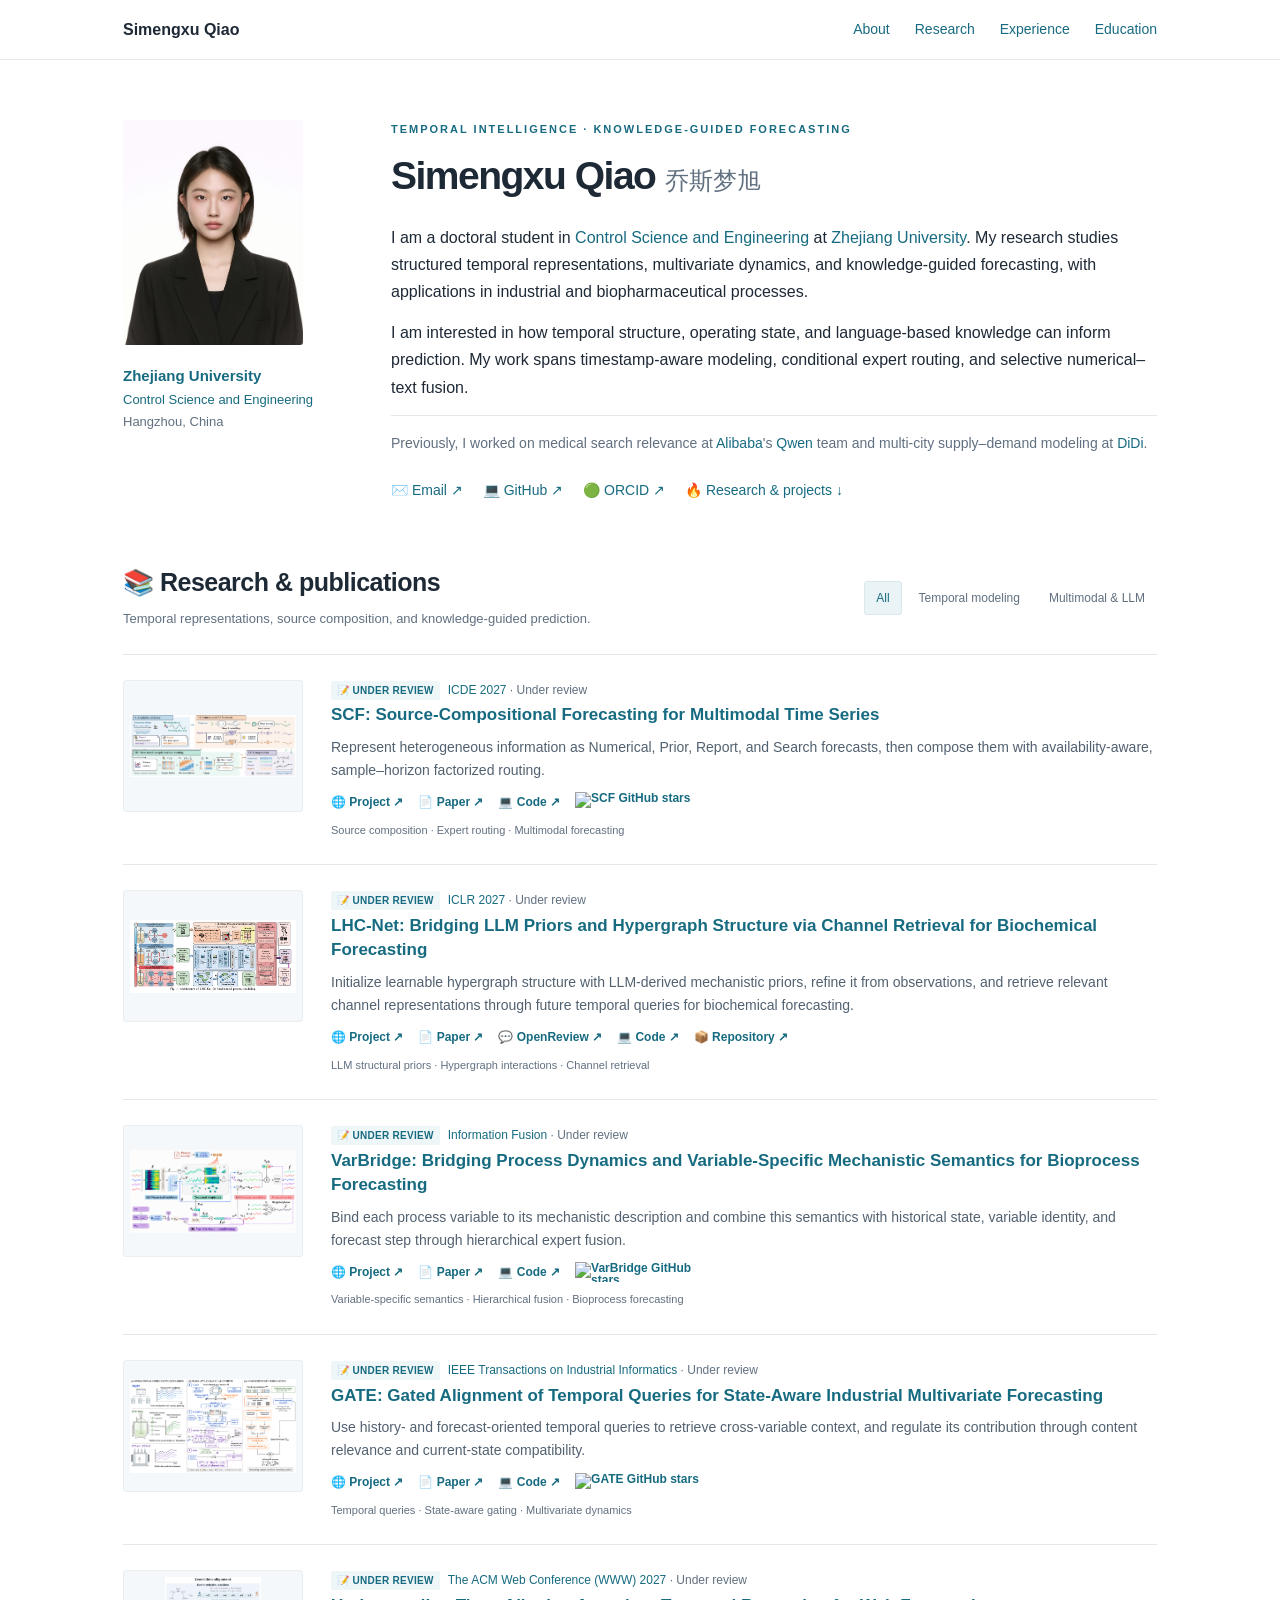
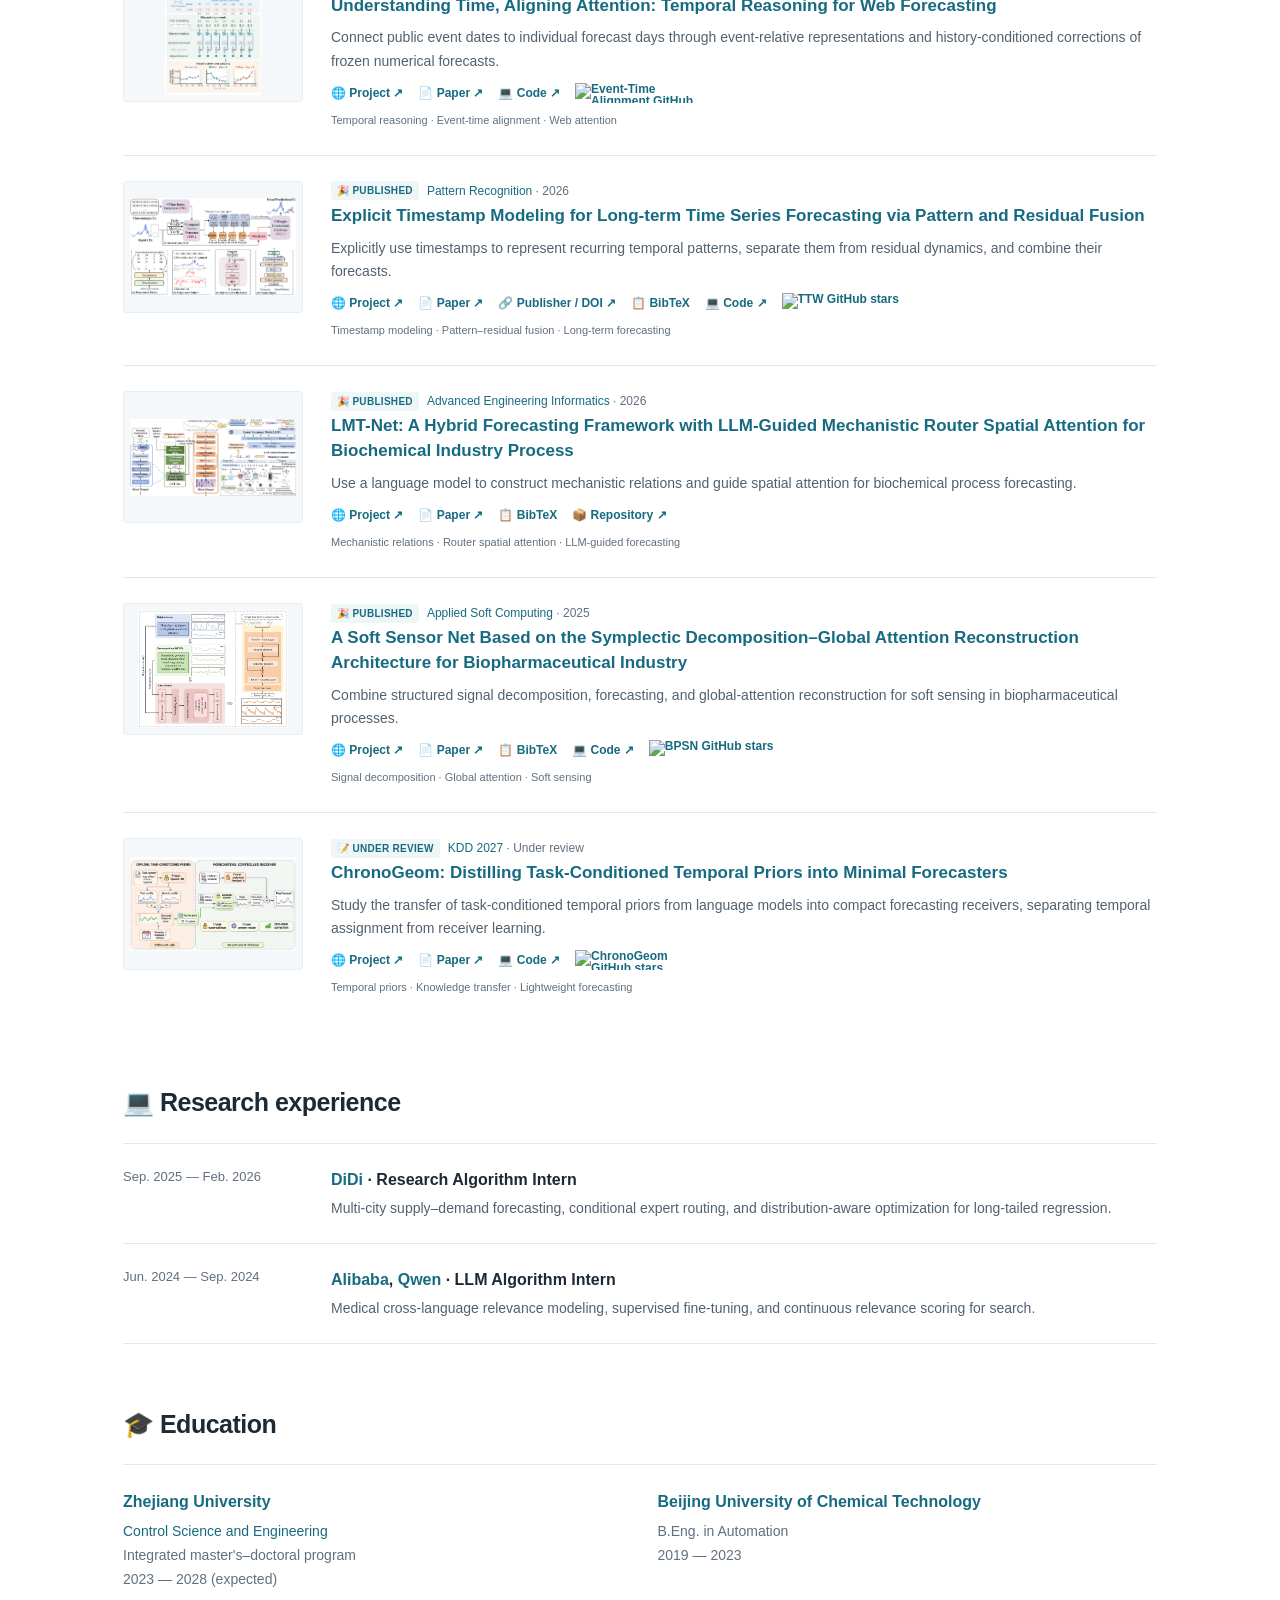
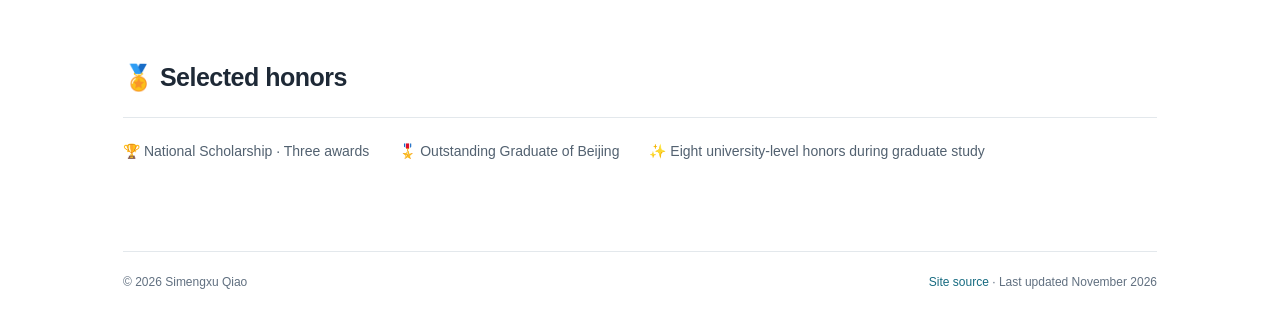
==== commit 1e90d811: "Organize paper resources and link academic homepage" ====
--- a/index.html
+++ b/index.html
@@ -1 +1 @@
-<!doctype html><html lang="en"><head><meta charset="utf-8"><meta name="viewport" content="width=device-width,initial-scale=1"><title>Simengxu Qiao | 乔斯梦旭 — Zhejiang University</title><meta name="description" content="Simengxu Qiao — temporal representation learning, knowledge-guided forecasting, and multimodal time series at Zhejiang University."><meta name="theme-color" content="#176b81"><link rel="icon" href="assets/favicon.svg" type="image/svg+xml"><link rel="stylesheet" href="assets/style.css"></head><body><a class="skip" href="#main">Skip to content</a><header><div class="nav"><a class="wordmark" href="#about">Simengxu Qiao</a><nav aria-label="Main navigation"><a href="#about">About</a><a href="#publications">Research</a><a href="#experience">Experience</a><a href="#education">Education</a></nav></div></header><main id="main" class="shell"><section id="about" class="intro"><aside class="profile-side"><img class="portrait" src="assets/portrait.jpeg" alt="Portrait of Simengxu Qiao" width="180" height="225"><div class="identity"><strong><a href="https://www.zju.edu.cn/english/" target="_blank" rel="noopener noreferrer">Zhejiang University</a></strong><a href="http://www.cse.zju.edu.cn/" target="_blank" rel="noopener noreferrer">Control Science and Engineering</a><br>Hangzhou, China</div></aside><div class="bio"><p class="eyebrow">Temporal intelligence · Knowledge-guided forecasting</p><h1>Simengxu Qiao <span>乔斯梦旭</span></h1><p>I am a doctoral student in <a href="http://www.cse.zju.edu.cn/" target="_blank" rel="noopener noreferrer">Control Science and Engineering</a> at <a href="https://www.zju.edu.cn/english/" target="_blank" rel="noopener noreferrer">Zhejiang University</a>. My research studies structured temporal representations, multivariate dynamics, and knowledge-guided forecasting, with applications in industrial and biopharmaceutical processes.</p><p>I am interested in how temporal structure, operating state, and language-based knowledge can inform prediction. My work spans timestamp-aware modeling, conditional expert routing, and selective numerical–text fusion.</p><p class="research-line">Previously, I worked on medical search relevance at <a href="https://www.alibabagroup.com/en-US/" target="_blank" rel="noopener noreferrer">Alibaba</a>'s <a href="https://www.qianwen.com/" target="_blank" rel="noopener noreferrer">Qwen</a> team and multi-city supply–demand modeling at <a href="https://www.didiglobal.com/" target="_blank" rel="noopener noreferrer">DiDi</a>.</p><div class="contact"><a href="mailto:qsmxzju@163.com">✉️ Email ↗</a><a href="https://github.com/Joss0623">💻 GitHub ↗</a><a href="https://orcid.org/0009-0007-3082-9708">🟢 ORCID ↗</a><a href="#publications">🔥 Research & projects ↓</a></div></div></section><section class="section" id="publications"><div class="section-heading"><div><h2><span aria-hidden="true">📚</span> Research & publications</h2><p class="section-note">Temporal representations, source composition, and knowledge-guided prediction.</p></div><div class="filters" role="group" aria-label="Filter research"><button data-filter="All" aria-pressed="true">All</button><button data-filter="Temporal" aria-pressed="false">Temporal modeling</button><button data-filter="Multimodal" aria-pressed="false">Multimodal & LLM</button></div></div><span id="filter-status" class="skip" aria-live="polite"></span><article class="pub" data-category="Multimodal"><a class="teaser" href="projects/scf/" aria-label="SCF project"><img src="assets/scf.png" alt="SCF model architecture" loading="lazy"></a><div><div class="meta"><span class="status"><span aria-hidden="true">📝</span> Under review</span><span><a href="https://icde2027.github.io/" target="_blank" rel="noopener noreferrer">ICDE 2027</a> · Under review</span></div><h3><a href="papers/scf.pdf">SCF: Source-Compositional Forecasting for Multimodal Time Series</a></h3><p class="summary">Represent heterogeneous information as Numerical, Prior, Report, and Search forecasts, then compose them with availability-aware, sample–horizon factorized routing.</p><div class="links"><a href="projects/scf/">🌐 Project ↗</a><a href="papers/scf.pdf">📄 Paper ↗</a><a href="https://github.com/Joss0623/SCF">💻 Code ↗</a><a class="repo-badge" href="https://github.com/Joss0623/SCF" target="_blank" rel="noopener noreferrer" aria-label="SCF GitHub repository and stars"><img src="https://img.shields.io/github/stars/Joss0623/SCF?style=social&amp;label=Stars" alt="SCF GitHub stars" loading="lazy" height="20"></a></div><div class="tags">Source composition · Expert routing · Multimodal forecasting</div></div></article><article class="pub" data-category="Multimodal"><a class="teaser" href="projects/varbridge/" aria-label="VarBridge project"><img src="assets/varbridge.png" alt="VarBridge model architecture" loading="lazy"></a><div><div class="meta"><span class="status"><span aria-hidden="true">📝</span> Under review</span><span><a href="https://www.sciencedirect.com/journal/information-fusion" target="_blank" rel="noopener noreferrer">Information Fusion</a> · Under review</span></div><h3><a href="papers/varbridge.pdf">VarBridge: Bridging Process Dynamics and Variable-Specific Mechanistic Semantics for Bioprocess Forecasting</a></h3><p class="summary">Bind each process variable to its mechanistic description and combine this semantics with historical state, variable identity, and forecast step through hierarchical expert fusion.</p><div class="links"><a href="projects/varbridge/">🌐 Project ↗</a><a href="papers/varbridge.pdf">📄 Paper ↗</a><a href="https://github.com/Joss0623/VarBridge">💻 Code ↗</a><a class="repo-badge" href="https://github.com/Joss0623/VarBridge" target="_blank" rel="noopener noreferrer" aria-label="VarBridge GitHub repository and stars"><img src="https://img.shields.io/github/stars/Joss0623/VarBridge?style=social&amp;label=Stars" alt="VarBridge GitHub stars" loading="lazy" height="20"></a></div><div class="tags">Variable-specific semantics · Hierarchical fusion · Bioprocess forecasting</div></div></article><article class="pub" data-category="Temporal"><a class="teaser" href="projects/gate/" aria-label="GATE project"><img src="assets/gate.png" alt="GATE model architecture" loading="lazy"></a><div><div class="meta"><span class="status"><span aria-hidden="true">📝</span> Under review</span><span><a href="https://www.ieee-ies.org/pubs/transactions-on-industrial-informatics" target="_blank" rel="noopener noreferrer">IEEE Transactions on Industrial Informatics</a> · Under review</span></div><h3><a href="papers/gate.pdf">GATE: Gated Alignment of Temporal Queries for State-Aware Industrial Multivariate Forecasting</a></h3><p class="summary">Use history- and forecast-oriented temporal queries to retrieve cross-variable context, and regulate its contribution through content relevance and current-state compatibility.</p><div class="links"><a href="projects/gate/">🌐 Project ↗</a><a href="papers/gate.pdf">📄 Paper ↗</a><a href="https://github.com/Joss0623/GATE">💻 Code ↗</a><a class="repo-badge" href="https://github.com/Joss0623/GATE" target="_blank" rel="noopener noreferrer" aria-label="GATE GitHub repository and stars"><img src="https://img.shields.io/github/stars/Joss0623/GATE?style=social&amp;label=Stars" alt="GATE GitHub stars" loading="lazy" height="20"></a></div><div class="tags">Temporal queries · State-aware gating · Multivariate dynamics</div></div></article><article class="pub" data-category="Temporal"><a class="teaser" href="projects/event-time/" aria-label="Event-Time Alignment project"><img src="assets/event-time.png" alt="Event-Time Alignment model architecture" loading="lazy"></a><div><div class="meta"><span class="status"><span aria-hidden="true">📝</span> Under review</span><span><a href="https://www2027.thewebconf.org/" target="_blank" rel="noopener noreferrer">The ACM Web Conference (WWW) 2027</a> · Under review</span></div><h3><a href="papers/event-time.pdf">Understanding Time, Aligning Attention: Temporal Reasoning for Web Forecasting</a></h3><p class="summary">Connect public event dates to individual forecast days through event-relative representations and history-conditioned corrections of frozen numerical forecasts.</p><div class="links"><a href="projects/event-time/">🌐 Project ↗</a><a href="papers/event-time.pdf">📄 Paper ↗</a><a href="https://github.com/Joss0623/EventTimeAlignment">💻 Code ↗</a><a class="repo-badge" href="https://github.com/Joss0623/EventTimeAlignment" target="_blank" rel="noopener noreferrer" aria-label="Event-Time Alignment GitHub repository and stars"><img src="https://img.shields.io/github/stars/Joss0623/EventTimeAlignment?style=social&amp;label=Stars" alt="Event-Time Alignment GitHub stars" loading="lazy" height="20"></a></div><div class="tags">Temporal reasoning · Event-time alignment · Web attention</div></div></article><article class="pub" data-category="Temporal"><a class="teaser" href="projects/ttw/" aria-label="TTW project"><img src="assets/ttw.png" alt="TTW model architecture" loading="lazy"></a><div><div class="meta"><span class="status"><span aria-hidden="true">🎉</span> Published</span><span><a href="https://www.sciencedirect.com/journal/pattern-recognition" target="_blank" rel="noopener noreferrer">Pattern Recognition</a> · 2026</span></div><h3><a href="https://doi.org/10.1016/j.patcog.2026.114947">Explicit Timestamp Modeling for Long-term Time Series Forecasting via Pattern and Residual Fusion</a></h3><p class="summary">Explicitly use timestamps to represent recurring temporal patterns, separate them from residual dynamics, and combine their forecasts.</p><div class="links"><a href="projects/ttw/">🌐 Project ↗</a><a href="papers/ttw.pdf">📄 Paper ↗</a><a href="https://doi.org/10.1016/j.patcog.2026.114947" target="_blank" rel="noopener noreferrer">🔗 Publisher / DOI ↗</a><a href="citations/ttw.bib" download>📋 BibTeX</a><a href="https://github.com/Joss0623/TTW">💻 Code ↗</a><a class="repo-badge" href="https://github.com/Joss0623/TTW" target="_blank" rel="noopener noreferrer" aria-label="TTW GitHub repository and stars"><img src="https://img.shields.io/github/stars/Joss0623/TTW?style=social&amp;label=Stars" alt="TTW GitHub stars" loading="lazy" height="20"></a></div><div class="tags">Timestamp modeling · Pattern–residual fusion · Long-term forecasting</div></div></article><article class="pub" data-category="Multimodal"><a class="teaser" href="projects/lmt-net/" aria-label="LMT-Net project"><img src="assets/lmt-net.png" alt="LMT-Net model architecture" loading="lazy"></a><div><div class="meta"><span class="status"><span aria-hidden="true">🎉</span> Published</span><span><a href="https://www.sciencedirect.com/journal/advanced-engineering-informatics" target="_blank" rel="noopener noreferrer">Advanced Engineering Informatics</a> · 2026</span></div><h3><a href="https://doi.org/10.1016/j.aei.2026.105001">LMT-Net: A Hybrid Forecasting Framework with LLM-Guided Mechanistic Router Spatial Attention for Biochemical Industry Process</a></h3><p class="summary">Use a language model to construct mechanistic relations and guide spatial attention for biochemical process forecasting.</p><div class="links"><a href="projects/lmt-net/">🌐 Project ↗</a><a href="https://doi.org/10.1016/j.aei.2026.105001">📄 Paper ↗</a><a href="citations/lmt-net.bib" download>📋 BibTeX</a><a href="https://github.com/Joss0623/LMT-Net">📦 Repository ↗</a></div><div class="tags">Mechanistic relations · Router spatial attention · LLM-guided forecasting</div></div></article><article class="pub" data-category="Temporal"><a class="teaser" href="projects/bpsn/" aria-label="BPSN project"><img src="assets/bpsn.png" alt="BPSN model architecture" loading="lazy"></a><div><div class="meta"><span class="status"><span aria-hidden="true">🎉</span> Published</span><span><a href="https://www.sciencedirect.com/journal/applied-soft-computing" target="_blank" rel="noopener noreferrer">Applied Soft Computing</a> · 2025</span></div><h3><a href="https://doi.org/10.1016/j.asoc.2025.113636">A Soft Sensor Net Based on the Symplectic Decomposition–Global Attention Reconstruction Architecture for Biopharmaceutical Industry</a></h3><p class="summary">Combine structured signal decomposition, forecasting, and global-attention reconstruction for soft sensing in biopharmaceutical processes.</p><div class="links"><a href="projects/bpsn/">🌐 Project ↗</a><a href="https://doi.org/10.1016/j.asoc.2025.113636">📄 Paper ↗</a><a href="citations/bpsn.bib" download>📋 BibTeX</a><a href="https://github.com/Joss0623/BioPharmaSoftNet">💻 Code ↗</a><a class="repo-badge" href="https://github.com/Joss0623/BioPharmaSoftNet" target="_blank" rel="noopener noreferrer" aria-label="BPSN GitHub repository and stars"><img src="https://img.shields.io/github/stars/Joss0623/BioPharmaSoftNet?style=social&amp;label=Stars" alt="BPSN GitHub stars" loading="lazy" height="20"></a></div><div class="tags">Signal decomposition · Global attention · Soft sensing</div></div></article><article class="pub" data-category="Temporal"><a class="teaser" href="projects/chronogeom/" aria-label="ChronoGeom project"><img src="assets/chronogeom.png" alt="ChronoGeom model architecture" loading="lazy"></a><div><div class="meta"><span class="status"><span aria-hidden="true">🔬</span> In progress</span><span>Research in progress</span></div><h3><a href="papers/chronogeom.pdf">ChronoGeom: Distilling Task-Conditioned Temporal Priors into Minimal Forecasters</a></h3><p class="summary">Study the transfer of task-conditioned temporal priors from language models into compact forecasting receivers, separating temporal assignment from receiver learning.</p><div class="links"><a href="projects/chronogeom/">🌐 Project ↗</a><a href="papers/chronogeom.pdf">📄 Paper ↗</a><a href="https://github.com/Joss0623/ChronoGeom">💻 Code ↗</a><a class="repo-badge" href="https://github.com/Joss0623/ChronoGeom" target="_blank" rel="noopener noreferrer" aria-label="ChronoGeom GitHub repository and stars"><img src="https://img.shields.io/github/stars/Joss0623/ChronoGeom?style=social&amp;label=Stars" alt="ChronoGeom GitHub stars" loading="lazy" height="20"></a></div><div class="tags">Temporal priors · Knowledge transfer · Lightweight forecasting</div></div></article></section><section class="section" id="experience"><div class="section-heading"><h2><span aria-hidden="true">💻</span> Research experience</h2></div><div class="timeline"><article><div class="date">Sep. 2025 — Feb. 2026</div><div><h3><a href="https://www.didiglobal.com/" target="_blank" rel="noopener noreferrer">DiDi</a> · Research Algorithm Intern</h3><p>Multi-city supply–demand forecasting, conditional expert routing, and distribution-aware optimization for long-tailed regression.</p></div></article><article><div class="date">Jun. 2024 — Sep. 2024</div><div><h3><a href="https://www.alibabagroup.com/en-US/" target="_blank" rel="noopener noreferrer">Alibaba</a>, <a href="https://www.qianwen.com/" target="_blank" rel="noopener noreferrer">Qwen</a> · LLM Algorithm Intern</h3><p>Medical cross-language relevance modeling, supervised fine-tuning, and continuous relevance scoring for search.</p></div></article></div></section><section class="section" id="education"><div class="section-heading"><h2><span aria-hidden="true">🎓</span> Education</h2></div><div class="education"><article><h3><a href="https://www.zju.edu.cn/english/" target="_blank" rel="noopener noreferrer">Zhejiang University</a></h3><p><a href="http://www.cse.zju.edu.cn/" target="_blank" rel="noopener noreferrer">Control Science and Engineering</a><br>Integrated master's–doctoral program<br>2023 — 2028 (expected)</p></article><article><h3><a href="https://english.buct.edu.cn/" target="_blank" rel="noopener noreferrer">Beijing University of Chemical Technology</a></h3><p>B.Eng. in Automation<br>2019 — 2023</p></article></div></section><section class="section"><div class="section-heading"><h2><span aria-hidden="true">🏅</span> Selected honors</h2></div><div class="awards"><span>🏆 National Scholarship · Three awards</span><span>🎖️ Outstanding Graduate of Beijing</span><span>✨ Eight university-level honors during graduate study</span></div></section><footer><span>© 2026 Simengxu Qiao</span><span><a href="https://github.com/Joss0623/Joss0623.github.io">Site source</a> · Last updated November 2026</span></footer></main><script src="assets/site.js"></script></body></html>+<!doctype html><html lang="en"><head><meta charset="utf-8"><meta name="viewport" content="width=device-width,initial-scale=1"><title>Simengxu Qiao | 乔斯梦旭 — Zhejiang University</title><meta name="description" content="Simengxu Qiao — temporal representation learning, knowledge-guided forecasting, and multimodal time series at Zhejiang University."><meta name="theme-color" content="#176b81"><link rel="icon" href="assets/favicon.svg" type="image/svg+xml"><link rel="stylesheet" href="assets/style.css"></head><body><a class="skip" href="#main">Skip to content</a><header><div class="nav"><a class="wordmark" href="#about">Simengxu Qiao</a><nav aria-label="Main navigation"><a href="#about">About</a><a href="#publications">Research</a><a href="#experience">Experience</a><a href="#education">Education</a></nav></div></header><main id="main" class="shell"><section id="about" class="intro"><aside class="profile-side"><img class="portrait" src="assets/portrait.jpeg" alt="Portrait of Simengxu Qiao" width="180" height="225"><div class="identity"><strong><a href="https://www.zju.edu.cn/english/" target="_blank" rel="noopener noreferrer">Zhejiang University</a></strong><a href="http://www.cse.zju.edu.cn/" target="_blank" rel="noopener noreferrer">Control Science and Engineering</a><br>Hangzhou, China</div></aside><div class="bio"><p class="eyebrow">Temporal intelligence · Knowledge-guided forecasting</p><h1>Simengxu Qiao <span>乔斯梦旭</span></h1><p>I am a doctoral student in <a href="http://www.cse.zju.edu.cn/" target="_blank" rel="noopener noreferrer">Control Science and Engineering</a> at <a href="https://www.zju.edu.cn/english/" target="_blank" rel="noopener noreferrer">Zhejiang University</a>. My research studies structured temporal representations, multivariate dynamics, and knowledge-guided forecasting, with applications in industrial and biopharmaceutical processes.</p><p>I am interested in how temporal structure, operating state, and language-based knowledge can inform prediction. My work spans timestamp-aware modeling, conditional expert routing, and selective numerical–text fusion.</p><p class="research-line">Previously, I worked on medical search relevance at <a href="https://www.alibabagroup.com/en-US/" target="_blank" rel="noopener noreferrer">Alibaba</a>'s <a href="https://www.qianwen.com/" target="_blank" rel="noopener noreferrer">Qwen</a> team and multi-city supply–demand modeling at <a href="https://www.didiglobal.com/" target="_blank" rel="noopener noreferrer">DiDi</a>.</p><div class="contact"><a href="mailto:qsmxzju@163.com">✉️ Email ↗</a><a href="https://github.com/Joss0623">💻 GitHub ↗</a><a href="https://orcid.org/0009-0007-3082-9708">🟢 ORCID ↗</a><a href="#publications">🔥 Research & projects ↓</a></div></div></section><section class="section" id="publications"><div class="section-heading"><div><h2><span aria-hidden="true">📚</span> Research & publications</h2><p class="section-note">Temporal representations, source composition, and knowledge-guided prediction.</p></div><div class="filters" role="group" aria-label="Filter research"><button data-filter="All" aria-pressed="true">All</button><button data-filter="Temporal" aria-pressed="false">Temporal modeling</button><button data-filter="Multimodal" aria-pressed="false">Multimodal & LLM</button></div></div><span id="filter-status" class="skip" aria-live="polite"></span><article class="pub" data-category="Multimodal"><a class="teaser" href="projects/scf/" aria-label="SCF project"><img src="assets/scf.png" alt="SCF model architecture" loading="lazy"></a><div><div class="meta"><span class="status"><span aria-hidden="true">📝</span> Under review</span><span><a href="https://icde2027.github.io/" target="_blank" rel="noopener noreferrer">ICDE 2027</a> · Under review</span></div><h3><a href="papers/scf.pdf">SCF: Source-Compositional Forecasting for Multimodal Time Series</a></h3><p class="summary">Represent heterogeneous information as Numerical, Prior, Report, and Search forecasts, then compose them with availability-aware, sample–horizon factorized routing.</p><div class="links"><a href="projects/scf/">🌐 Project ↗</a><a href="papers/scf.pdf">📄 Paper ↗</a><a href="https://github.com/Joss0623/SCF">💻 Code ↗</a><a class="repo-badge" href="https://github.com/Joss0623/SCF" target="_blank" rel="noopener noreferrer" aria-label="SCF GitHub repository and stars"><img src="https://img.shields.io/github/stars/Joss0623/SCF?style=social&amp;label=Stars" alt="SCF GitHub stars" loading="lazy" height="20"></a></div><div class="tags">Source composition · Expert routing · Multimodal forecasting</div></div></article><article class="pub" data-category="Multimodal"><a class="teaser" href="projects/lhc-net/" aria-label="LHC-Net project"><img src="assets/lhc-net.png" alt="LHC-Net model architecture" loading="lazy"></a><div><div class="meta"><span class="status"><span aria-hidden="true">📝</span> Under review</span><span><a href="https://iclr.cc/" target="_blank" rel="noopener noreferrer">ICLR 2027</a> · Under review</span></div><h3><a href="https://openreview.net/pdf?id=uPL5X1cZSh">LHC-Net: Bridging LLM Priors and Hypergraph Structure via Channel Retrieval for Biochemical Forecasting</a></h3><p class="summary">Initialize learnable hypergraph structure with LLM-derived mechanistic priors, refine it from observations, and retrieve relevant channel representations through future temporal queries for biochemical forecasting.</p><div class="links"><a href="projects/lhc-net/">🌐 Project ↗</a><a href="https://openreview.net/pdf?id=uPL5X1cZSh">📄 Paper ↗</a><a href="https://openreview.net/forum?id=uPL5X1cZSh" target="_blank" rel="noopener noreferrer">💬 OpenReview ↗</a><a href="https://anonymous.4open.science/r/LHC-Net-8B41" target="_blank" rel="noopener noreferrer">💻 Code ↗</a><a href="https://github.com/Joss0623/LHC-Net">📦 Repository ↗</a></div><div class="tags">LLM structural priors · Hypergraph interactions · Channel retrieval</div></div></article><article class="pub" data-category="Multimodal"><a class="teaser" href="projects/varbridge/" aria-label="VarBridge project"><img src="assets/varbridge.png" alt="VarBridge model architecture" loading="lazy"></a><div><div class="meta"><span class="status"><span aria-hidden="true">📝</span> Under review</span><span><a href="https://www.sciencedirect.com/journal/information-fusion" target="_blank" rel="noopener noreferrer">Information Fusion</a> · Under review</span></div><h3><a href="papers/varbridge.pdf">VarBridge: Bridging Process Dynamics and Variable-Specific Mechanistic Semantics for Bioprocess Forecasting</a></h3><p class="summary">Bind each process variable to its mechanistic description and combine this semantics with historical state, variable identity, and forecast step through hierarchical expert fusion.</p><div class="links"><a href="projects/varbridge/">🌐 Project ↗</a><a href="papers/varbridge.pdf">📄 Paper ↗</a><a href="https://github.com/Joss0623/VarBridge">💻 Code ↗</a><a class="repo-badge" href="https://github.com/Joss0623/VarBridge" target="_blank" rel="noopener noreferrer" aria-label="VarBridge GitHub repository and stars"><img src="https://img.shields.io/github/stars/Joss0623/VarBridge?style=social&amp;label=Stars" alt="VarBridge GitHub stars" loading="lazy" height="20"></a></div><div class="tags">Variable-specific semantics · Hierarchical fusion · Bioprocess forecasting</div></div></article><article class="pub" data-category="Temporal"><a class="teaser" href="projects/gate/" aria-label="GATE project"><img src="assets/gate.png" alt="GATE model architecture" loading="lazy"></a><div><div class="meta"><span class="status"><span aria-hidden="true">📝</span> Under review</span><span><a href="https://www.ieee-ies.org/pubs/transactions-on-industrial-informatics" target="_blank" rel="noopener noreferrer">IEEE Transactions on Industrial Informatics</a> · Under review</span></div><h3><a href="papers/gate.pdf">GATE: Gated Alignment of Temporal Queries for State-Aware Industrial Multivariate Forecasting</a></h3><p class="summary">Use history- and forecast-oriented temporal queries to retrieve cross-variable context, and regulate its contribution through content relevance and current-state compatibility.</p><div class="links"><a href="projects/gate/">🌐 Project ↗</a><a href="papers/gate.pdf">📄 Paper ↗</a><a href="https://github.com/Joss0623/GATE">💻 Code ↗</a><a class="repo-badge" href="https://github.com/Joss0623/GATE" target="_blank" rel="noopener noreferrer" aria-label="GATE GitHub repository and stars"><img src="https://img.shields.io/github/stars/Joss0623/GATE?style=social&amp;label=Stars" alt="GATE GitHub stars" loading="lazy" height="20"></a></div><div class="tags">Temporal queries · State-aware gating · Multivariate dynamics</div></div></article><article class="pub" data-category="Temporal"><a class="teaser" href="projects/event-time/" aria-label="Event-Time Alignment project"><img src="assets/event-time.png" alt="Event-Time Alignment model architecture" loading="lazy"></a><div><div class="meta"><span class="status"><span aria-hidden="true">📝</span> Under review</span><span><a href="https://www2027.thewebconf.org/" target="_blank" rel="noopener noreferrer">The ACM Web Conference (WWW) 2027</a> · Under review</span></div><h3><a href="papers/event-time.pdf">Understanding Time, Aligning Attention: Temporal Reasoning for Web Forecasting</a></h3><p class="summary">Connect public event dates to individual forecast days through event-relative representations and history-conditioned corrections of frozen numerical forecasts.</p><div class="links"><a href="projects/event-time/">🌐 Project ↗</a><a href="papers/event-time.pdf">📄 Paper ↗</a><a href="https://github.com/Joss0623/EventTimeAlignment">💻 Code ↗</a><a class="repo-badge" href="https://github.com/Joss0623/EventTimeAlignment" target="_blank" rel="noopener noreferrer" aria-label="Event-Time Alignment GitHub repository and stars"><img src="https://img.shields.io/github/stars/Joss0623/EventTimeAlignment?style=social&amp;label=Stars" alt="Event-Time Alignment GitHub stars" loading="lazy" height="20"></a></div><div class="tags">Temporal reasoning · Event-time alignment · Web attention</div></div></article><article class="pub" data-category="Temporal"><a class="teaser" href="projects/ttw/" aria-label="TTW project"><img src="assets/ttw.png" alt="TTW model architecture" loading="lazy"></a><div><div class="meta"><span class="status"><span aria-hidden="true">🎉</span> Published</span><span><a href="https://www.sciencedirect.com/journal/pattern-recognition" target="_blank" rel="noopener noreferrer">Pattern Recognition</a> · 2026</span></div><h3><a href="https://doi.org/10.1016/j.patcog.2026.114947">Explicit Timestamp Modeling for Long-term Time Series Forecasting via Pattern and Residual Fusion</a></h3><p class="summary">Explicitly use timestamps to represent recurring temporal patterns, separate them from residual dynamics, and combine their forecasts.</p><div class="links"><a href="projects/ttw/">🌐 Project ↗</a><a href="papers/ttw.pdf">📄 Paper ↗</a><a href="https://doi.org/10.1016/j.patcog.2026.114947" target="_blank" rel="noopener noreferrer">🔗 Publisher / DOI ↗</a><a href="citations/ttw.bib" download>📋 BibTeX</a><a href="https://github.com/Joss0623/TTW">💻 Code ↗</a><a class="repo-badge" href="https://github.com/Joss0623/TTW" target="_blank" rel="noopener noreferrer" aria-label="TTW GitHub repository and stars"><img src="https://img.shields.io/github/stars/Joss0623/TTW?style=social&amp;label=Stars" alt="TTW GitHub stars" loading="lazy" height="20"></a></div><div class="tags">Timestamp modeling · Pattern–residual fusion · Long-term forecasting</div></div></article><article class="pub" data-category="Multimodal"><a class="teaser" href="projects/lmt-net/" aria-label="LMT-Net project"><img src="assets/lmt-net.png" alt="LMT-Net model architecture" loading="lazy"></a><div><div class="meta"><span class="status"><span aria-hidden="true">🎉</span> Published</span><span><a href="https://www.sciencedirect.com/journal/advanced-engineering-informatics" target="_blank" rel="noopener noreferrer">Advanced Engineering Informatics</a> · 2026</span></div><h3><a href="https://doi.org/10.1016/j.aei.2026.105001">LMT-Net: A Hybrid Forecasting Framework with LLM-Guided Mechanistic Router Spatial Attention for Biochemical Industry Process</a></h3><p class="summary">Use a language model to construct mechanistic relations and guide spatial attention for biochemical process forecasting.</p><div class="links"><a href="projects/lmt-net/">🌐 Project ↗</a><a href="https://doi.org/10.1016/j.aei.2026.105001">📄 Paper ↗</a><a href="citations/lmt-net.bib" download>📋 BibTeX</a><a href="https://github.com/Joss0623/LMT-Net">📦 Repository ↗</a></div><div class="tags">Mechanistic relations · Router spatial attention · LLM-guided forecasting</div></div></article><article class="pub" data-category="Temporal"><a class="teaser" href="projects/bpsn/" aria-label="BPSN project"><img src="assets/bpsn.png" alt="BPSN model architecture" loading="lazy"></a><div><div class="meta"><span class="status"><span aria-hidden="true">🎉</span> Published</span><span><a href="https://www.sciencedirect.com/journal/applied-soft-computing" target="_blank" rel="noopener noreferrer">Applied Soft Computing</a> · 2025</span></div><h3><a href="https://doi.org/10.1016/j.asoc.2025.113636">A Soft Sensor Net Based on the Symplectic Decomposition–Global Attention Reconstruction Architecture for Biopharmaceutical Industry</a></h3><p class="summary">Combine structured signal decomposition, forecasting, and global-attention reconstruction for soft sensing in biopharmaceutical processes.</p><div class="links"><a href="projects/bpsn/">🌐 Project ↗</a><a href="https://doi.org/10.1016/j.asoc.2025.113636">📄 Paper ↗</a><a href="citations/bpsn.bib" download>📋 BibTeX</a><a href="https://github.com/Joss0623/BioPharmaSoftNet">💻 Code ↗</a><a class="repo-badge" href="https://github.com/Joss0623/BioPharmaSoftNet" target="_blank" rel="noopener noreferrer" aria-label="BPSN GitHub repository and stars"><img src="https://img.shields.io/github/stars/Joss0623/BioPharmaSoftNet?style=social&amp;label=Stars" alt="BPSN GitHub stars" loading="lazy" height="20"></a></div><div class="tags">Signal decomposition · Global attention · Soft sensing</div></div></article><article class="pub" data-category="Temporal"><a class="teaser" href="projects/chronogeom/" aria-label="ChronoGeom project"><img src="assets/chronogeom.png" alt="ChronoGeom model architecture" loading="lazy"></a><div><div class="meta"><span class="status"><span aria-hidden="true">📝</span> Under review</span><span><a href="https://kdd2027.kdd.org/" target="_blank" rel="noopener noreferrer">KDD 2027</a> · Under review</span></div><h3><a href="papers/chronogeom.pdf">ChronoGeom: Distilling Task-Conditioned Temporal Priors into Minimal Forecasters</a></h3><p class="summary">Study the transfer of task-conditioned temporal priors from language models into compact forecasting receivers, separating temporal assignment from receiver learning.</p><div class="links"><a href="projects/chronogeom/">🌐 Project ↗</a><a href="papers/chronogeom.pdf">📄 Paper ↗</a><a href="https://github.com/Joss0623/ChronoGeom">💻 Code ↗</a><a class="repo-badge" href="https://github.com/Joss0623/ChronoGeom" target="_blank" rel="noopener noreferrer" aria-label="ChronoGeom GitHub repository and stars"><img src="https://img.shields.io/github/stars/Joss0623/ChronoGeom?style=social&amp;label=Stars" alt="ChronoGeom GitHub stars" loading="lazy" height="20"></a></div><div class="tags">Temporal priors · Knowledge transfer · Lightweight forecasting</div></div></article></section><section class="section" id="experience"><div class="section-heading"><h2><span aria-hidden="true">💻</span> Research experience</h2></div><div class="timeline"><article><div class="date">Sep. 2025 — Feb. 2026</div><div><h3><a href="https://www.didiglobal.com/" target="_blank" rel="noopener noreferrer">DiDi</a> · Research Algorithm Intern</h3><p>Multi-city supply–demand forecasting, conditional expert routing, and distribution-aware optimization for long-tailed regression.</p></div></article><article><div class="date">Jun. 2024 — Sep. 2024</div><div><h3><a href="https://www.alibabagroup.com/en-US/" target="_blank" rel="noopener noreferrer">Alibaba</a>, <a href="https://www.qianwen.com/" target="_blank" rel="noopener noreferrer">Qwen</a> · LLM Algorithm Intern</h3><p>Medical cross-language relevance modeling, supervised fine-tuning, and continuous relevance scoring for search.</p></div></article></div></section><section class="section" id="education"><div class="section-heading"><h2><span aria-hidden="true">🎓</span> Education</h2></div><div class="education"><article><h3><a href="https://www.zju.edu.cn/english/" target="_blank" rel="noopener noreferrer">Zhejiang University</a></h3><p><a href="http://www.cse.zju.edu.cn/" target="_blank" rel="noopener noreferrer">Control Science and Engineering</a><br>Integrated master's–doctoral program<br>2023 — 2028 (expected)</p></article><article><h3><a href="https://english.buct.edu.cn/" target="_blank" rel="noopener noreferrer">Beijing University of Chemical Technology</a></h3><p>B.Eng. in Automation<br>2019 — 2023</p></article></div></section><section class="section"><div class="section-heading"><h2><span aria-hidden="true">🏅</span> Selected honors</h2></div><div class="awards"><span>🏆 National Scholarship · Three awards</span><span>🎖️ Outstanding Graduate of Beijing</span><span>✨ Eight university-level honors during graduate study</span></div></section><footer><span>© 2026 Simengxu Qiao</span><span><a href="https://github.com/Joss0623/Joss0623.github.io">Site source</a> · Last updated November 2026</span></footer></main><script src="assets/site.js"></script></body></html>
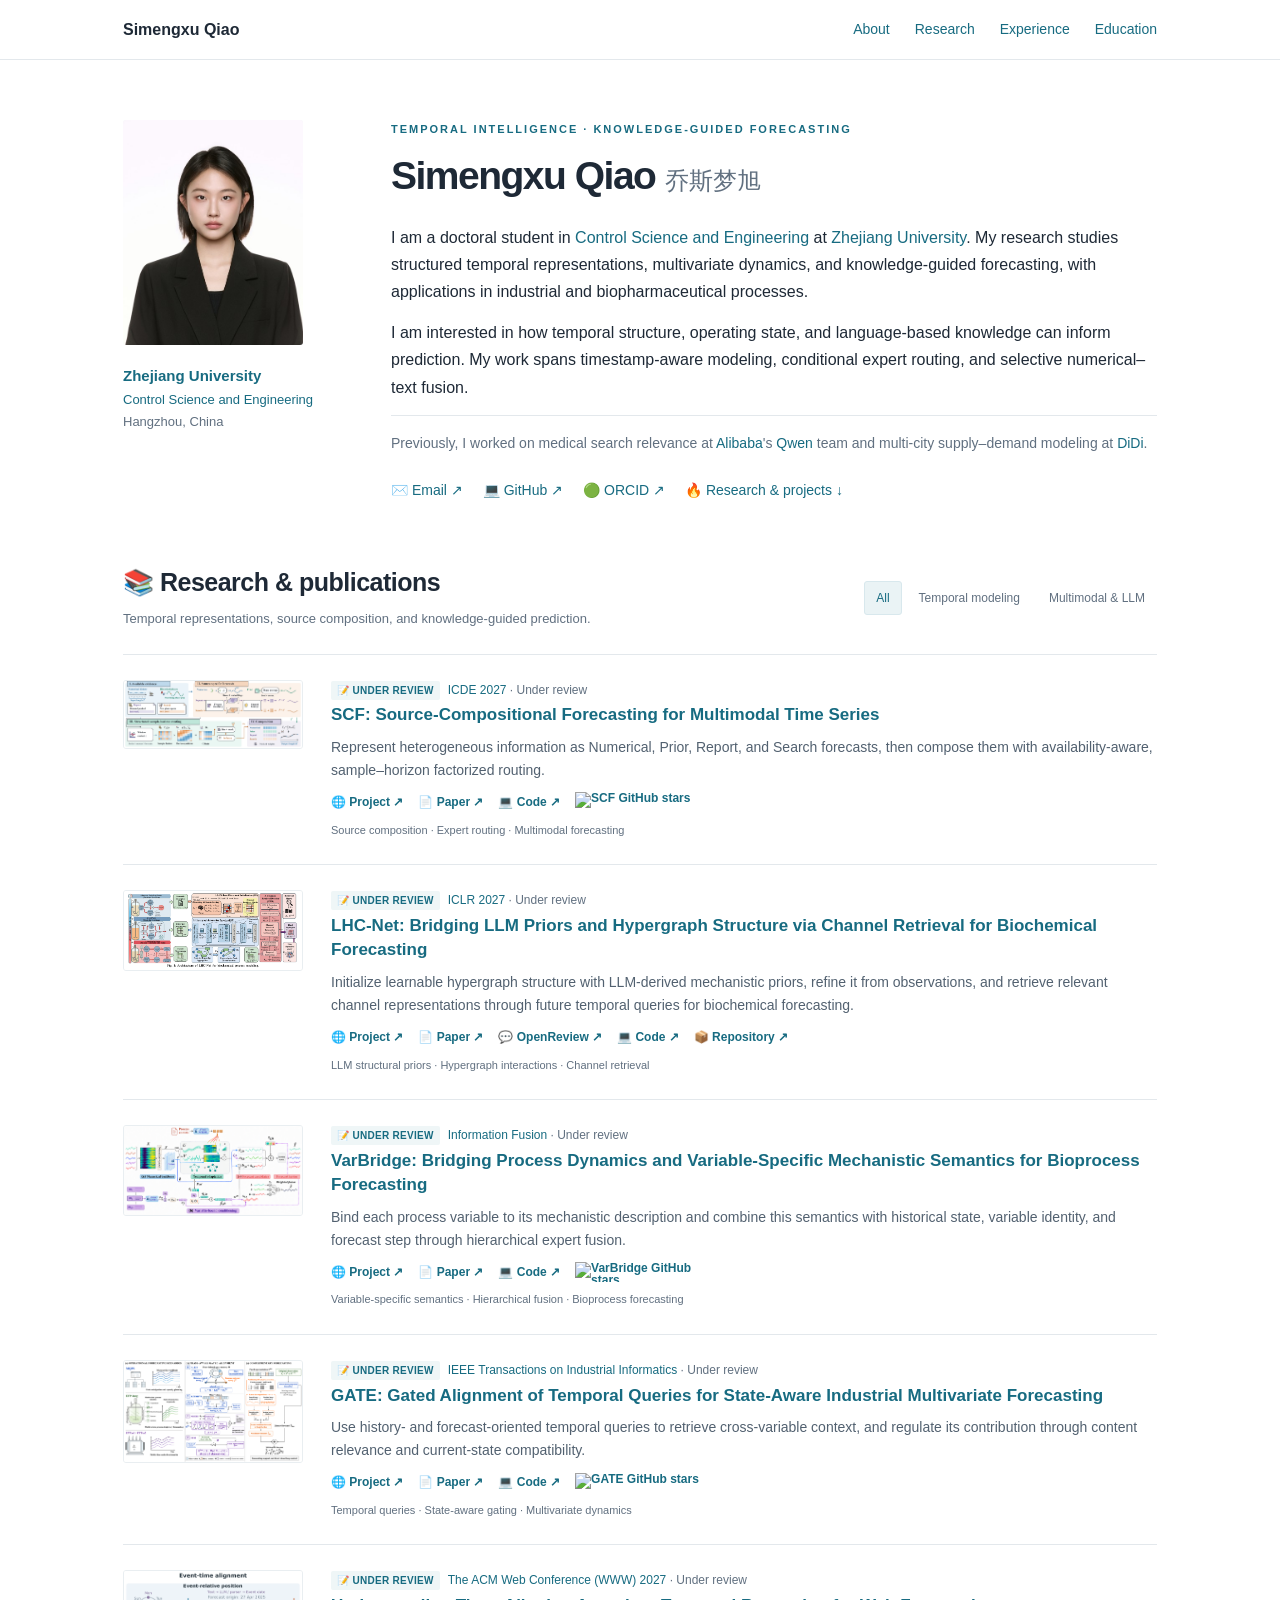
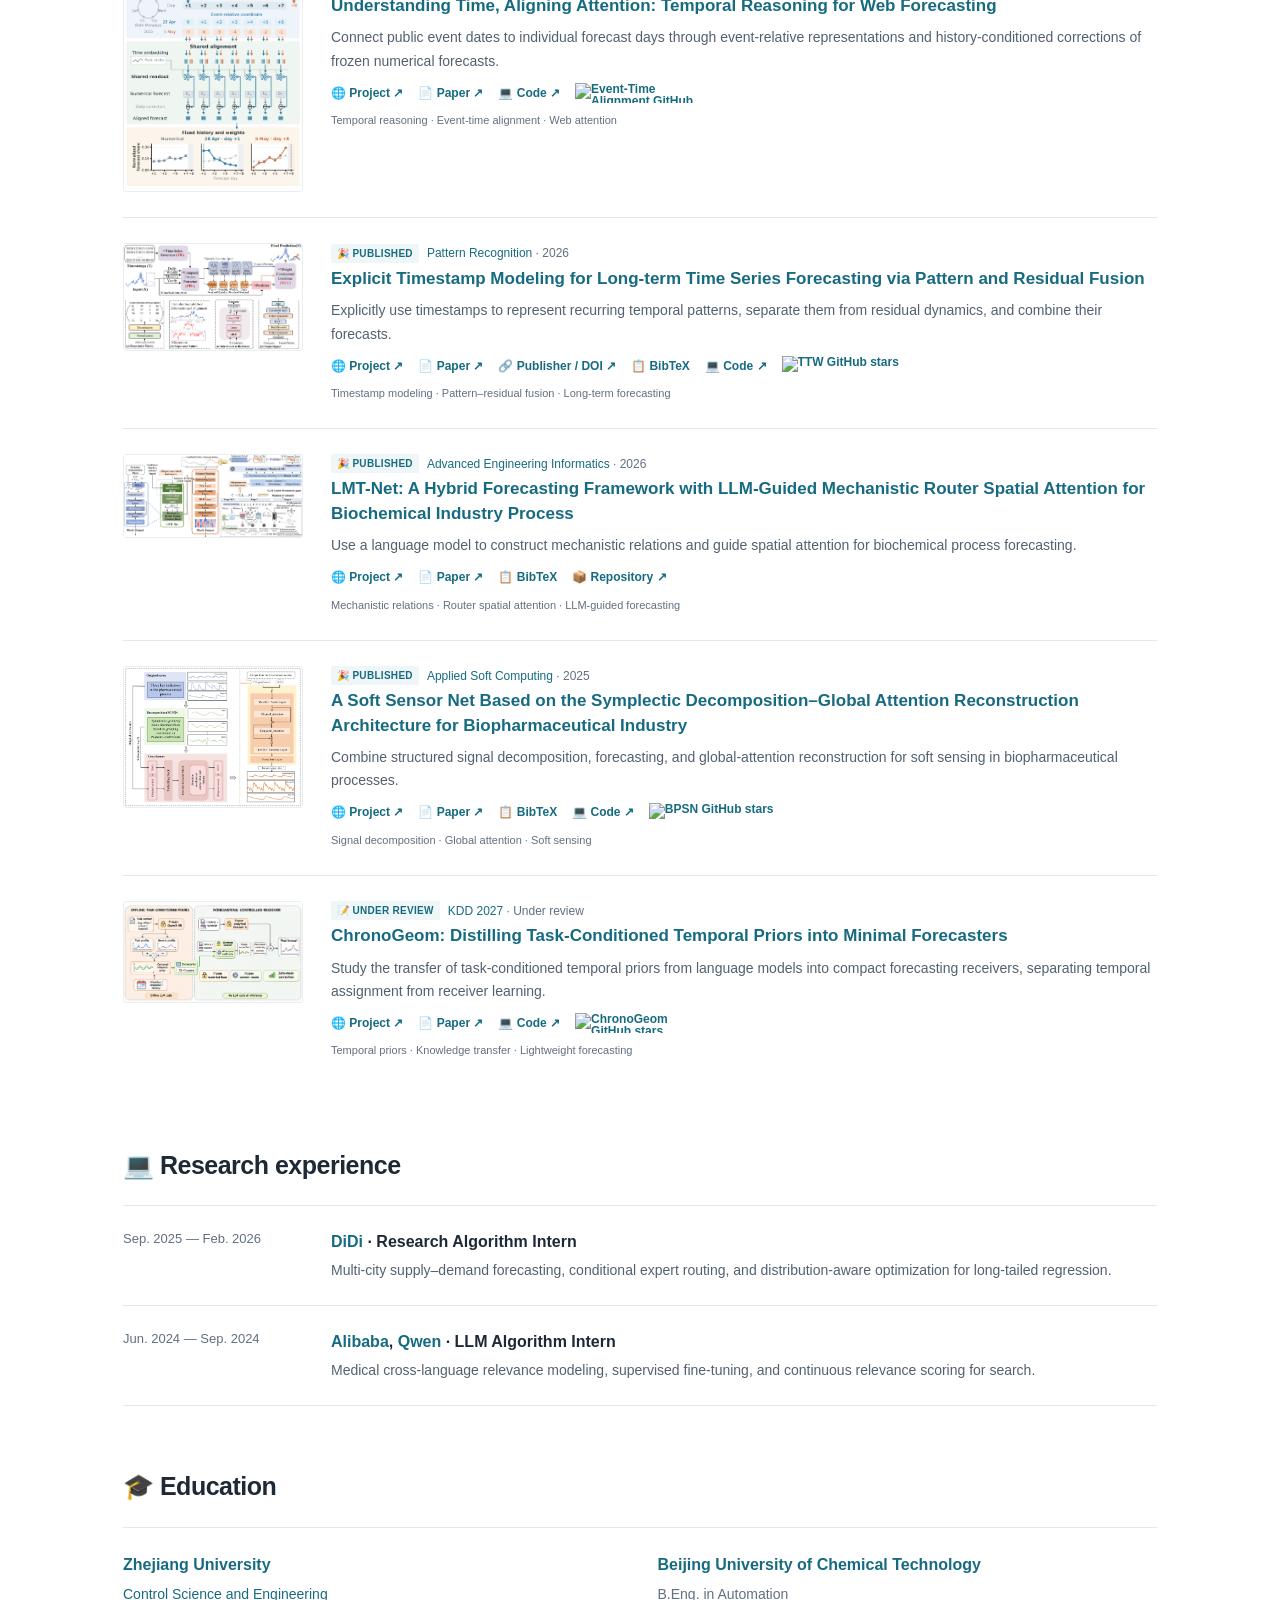
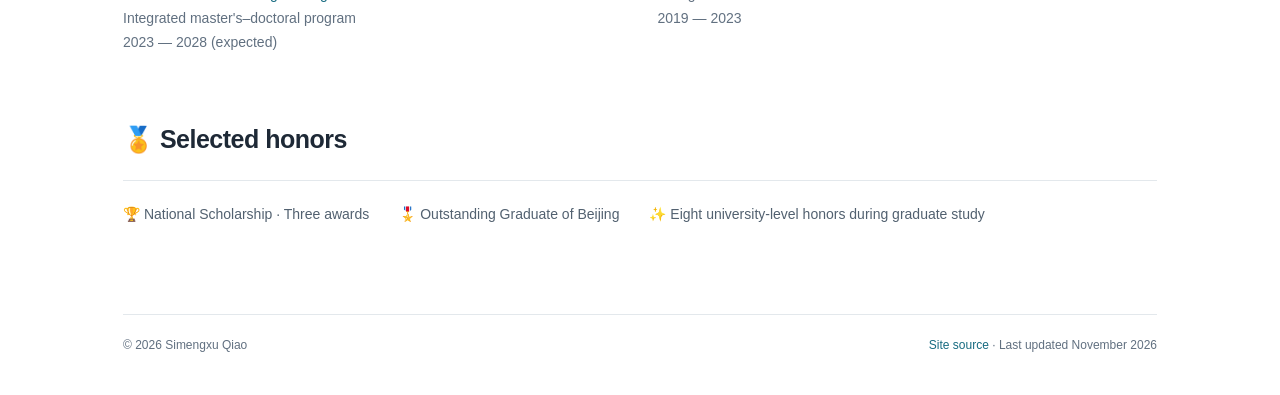
==== commit 121c0585: "Organize paper resources and link academic homepage" ====
--- a/index.html
+++ b/index.html
@@ -1 +1 @@
-<!doctype html><html lang="en"><head><meta charset="utf-8"><meta name="viewport" content="width=device-width,initial-scale=1"><title>Simengxu Qiao | 乔斯梦旭 — Zhejiang University</title><meta name="description" content="Simengxu Qiao — temporal representation learning, knowledge-guided forecasting, and multimodal time series at Zhejiang University."><meta name="theme-color" content="#176b81"><link rel="icon" href="assets/favicon.svg" type="image/svg+xml"><link rel="stylesheet" href="assets/style.css"></head><body><a class="skip" href="#main">Skip to content</a><header><div class="nav"><a class="wordmark" href="#about">Simengxu Qiao</a><nav aria-label="Main navigation"><a href="#about">About</a><a href="#publications">Research</a><a href="#experience">Experience</a><a href="#education">Education</a></nav></div></header><main id="main" class="shell"><section id="about" class="intro"><aside class="profile-side"><img class="portrait" src="assets/portrait.jpeg" alt="Portrait of Simengxu Qiao" width="180" height="225"><div class="identity"><strong><a href="https://www.zju.edu.cn/english/" target="_blank" rel="noopener noreferrer">Zhejiang University</a></strong><a href="http://www.cse.zju.edu.cn/" target="_blank" rel="noopener noreferrer">Control Science and Engineering</a><br>Hangzhou, China</div></aside><div class="bio"><p class="eyebrow">Temporal intelligence · Knowledge-guided forecasting</p><h1>Simengxu Qiao <span>乔斯梦旭</span></h1><p>I am a doctoral student in <a href="http://www.cse.zju.edu.cn/" target="_blank" rel="noopener noreferrer">Control Science and Engineering</a> at <a href="https://www.zju.edu.cn/english/" target="_blank" rel="noopener noreferrer">Zhejiang University</a>. My research studies structured temporal representations, multivariate dynamics, and knowledge-guided forecasting, with applications in industrial and biopharmaceutical processes.</p><p>I am interested in how temporal structure, operating state, and language-based knowledge can inform prediction. My work spans timestamp-aware modeling, conditional expert routing, and selective numerical–text fusion.</p><p class="research-line">Previously, I worked on medical search relevance at <a href="https://www.alibabagroup.com/en-US/" target="_blank" rel="noopener noreferrer">Alibaba</a>'s <a href="https://www.qianwen.com/" target="_blank" rel="noopener noreferrer">Qwen</a> team and multi-city supply–demand modeling at <a href="https://www.didiglobal.com/" target="_blank" rel="noopener noreferrer">DiDi</a>.</p><div class="contact"><a href="mailto:qsmxzju@163.com">✉️ Email ↗</a><a href="https://github.com/Joss0623">💻 GitHub ↗</a><a href="https://orcid.org/0009-0007-3082-9708">🟢 ORCID ↗</a><a href="#publications">🔥 Research & projects ↓</a></div></div></section><section class="section" id="publications"><div class="section-heading"><div><h2><span aria-hidden="true">📚</span> Research & publications</h2><p class="section-note">Temporal representations, source composition, and knowledge-guided prediction.</p></div><div class="filters" role="group" aria-label="Filter research"><button data-filter="All" aria-pressed="true">All</button><button data-filter="Temporal" aria-pressed="false">Temporal modeling</button><button data-filter="Multimodal" aria-pressed="false">Multimodal & LLM</button></div></div><span id="filter-status" class="skip" aria-live="polite"></span><article class="pub" data-category="Multimodal"><a class="teaser" href="projects/scf/" aria-label="SCF project"><img src="assets/scf.png" alt="SCF model architecture" loading="lazy"></a><div><div class="meta"><span class="status"><span aria-hidden="true">📝</span> Under review</span><span><a href="https://icde2027.github.io/" target="_blank" rel="noopener noreferrer">ICDE 2027</a> · Under review</span></div><h3><a href="papers/scf.pdf">SCF: Source-Compositional Forecasting for Multimodal Time Series</a></h3><p class="summary">Represent heterogeneous information as Numerical, Prior, Report, and Search forecasts, then compose them with availability-aware, sample–horizon factorized routing.</p><div class="links"><a href="projects/scf/">🌐 Project ↗</a><a href="papers/scf.pdf">📄 Paper ↗</a><a href="https://github.com/Joss0623/SCF">💻 Code ↗</a><a class="repo-badge" href="https://github.com/Joss0623/SCF" target="_blank" rel="noopener noreferrer" aria-label="SCF GitHub repository and stars"><img src="https://img.shields.io/github/stars/Joss0623/SCF?style=social&amp;label=Stars" alt="SCF GitHub stars" loading="lazy" height="20"></a></div><div class="tags">Source composition · Expert routing · Multimodal forecasting</div></div></article><article class="pub" data-category="Multimodal"><a class="teaser" href="projects/lhc-net/" aria-label="LHC-Net project"><img src="assets/lhc-net.png" alt="LHC-Net model architecture" loading="lazy"></a><div><div class="meta"><span class="status"><span aria-hidden="true">📝</span> Under review</span><span><a href="https://iclr.cc/" target="_blank" rel="noopener noreferrer">ICLR 2027</a> · Under review</span></div><h3><a href="https://openreview.net/pdf?id=uPL5X1cZSh">LHC-Net: Bridging LLM Priors and Hypergraph Structure via Channel Retrieval for Biochemical Forecasting</a></h3><p class="summary">Initialize learnable hypergraph structure with LLM-derived mechanistic priors, refine it from observations, and retrieve relevant channel representations through future temporal queries for biochemical forecasting.</p><div class="links"><a href="projects/lhc-net/">🌐 Project ↗</a><a href="https://openreview.net/pdf?id=uPL5X1cZSh">📄 Paper ↗</a><a href="https://openreview.net/forum?id=uPL5X1cZSh" target="_blank" rel="noopener noreferrer">💬 OpenReview ↗</a><a href="https://anonymous.4open.science/r/LHC-Net-8B41" target="_blank" rel="noopener noreferrer">💻 Code ↗</a><a href="https://github.com/Joss0623/LHC-Net">📦 Repository ↗</a></div><div class="tags">LLM structural priors · Hypergraph interactions · Channel retrieval</div></div></article><article class="pub" data-category="Multimodal"><a class="teaser" href="projects/varbridge/" aria-label="VarBridge project"><img src="assets/varbridge.png" alt="VarBridge model architecture" loading="lazy"></a><div><div class="meta"><span class="status"><span aria-hidden="true">📝</span> Under review</span><span><a href="https://www.sciencedirect.com/journal/information-fusion" target="_blank" rel="noopener noreferrer">Information Fusion</a> · Under review</span></div><h3><a href="papers/varbridge.pdf">VarBridge: Bridging Process Dynamics and Variable-Specific Mechanistic Semantics for Bioprocess Forecasting</a></h3><p class="summary">Bind each process variable to its mechanistic description and combine this semantics with historical state, variable identity, and forecast step through hierarchical expert fusion.</p><div class="links"><a href="projects/varbridge/">🌐 Project ↗</a><a href="papers/varbridge.pdf">📄 Paper ↗</a><a href="https://github.com/Joss0623/VarBridge">💻 Code ↗</a><a class="repo-badge" href="https://github.com/Joss0623/VarBridge" target="_blank" rel="noopener noreferrer" aria-label="VarBridge GitHub repository and stars"><img src="https://img.shields.io/github/stars/Joss0623/VarBridge?style=social&amp;label=Stars" alt="VarBridge GitHub stars" loading="lazy" height="20"></a></div><div class="tags">Variable-specific semantics · Hierarchical fusion · Bioprocess forecasting</div></div></article><article class="pub" data-category="Temporal"><a class="teaser" href="projects/gate/" aria-label="GATE project"><img src="assets/gate.png" alt="GATE model architecture" loading="lazy"></a><div><div class="meta"><span class="status"><span aria-hidden="true">📝</span> Under review</span><span><a href="https://www.ieee-ies.org/pubs/transactions-on-industrial-informatics" target="_blank" rel="noopener noreferrer">IEEE Transactions on Industrial Informatics</a> · Under review</span></div><h3><a href="papers/gate.pdf">GATE: Gated Alignment of Temporal Queries for State-Aware Industrial Multivariate Forecasting</a></h3><p class="summary">Use history- and forecast-oriented temporal queries to retrieve cross-variable context, and regulate its contribution through content relevance and current-state compatibility.</p><div class="links"><a href="projects/gate/">🌐 Project ↗</a><a href="papers/gate.pdf">📄 Paper ↗</a><a href="https://github.com/Joss0623/GATE">💻 Code ↗</a><a class="repo-badge" href="https://github.com/Joss0623/GATE" target="_blank" rel="noopener noreferrer" aria-label="GATE GitHub repository and stars"><img src="https://img.shields.io/github/stars/Joss0623/GATE?style=social&amp;label=Stars" alt="GATE GitHub stars" loading="lazy" height="20"></a></div><div class="tags">Temporal queries · State-aware gating · Multivariate dynamics</div></div></article><article class="pub" data-category="Temporal"><a class="teaser" href="projects/event-time/" aria-label="Event-Time Alignment project"><img src="assets/event-time.png" alt="Event-Time Alignment model architecture" loading="lazy"></a><div><div class="meta"><span class="status"><span aria-hidden="true">📝</span> Under review</span><span><a href="https://www2027.thewebconf.org/" target="_blank" rel="noopener noreferrer">The ACM Web Conference (WWW) 2027</a> · Under review</span></div><h3><a href="papers/event-time.pdf">Understanding Time, Aligning Attention: Temporal Reasoning for Web Forecasting</a></h3><p class="summary">Connect public event dates to individual forecast days through event-relative representations and history-conditioned corrections of frozen numerical forecasts.</p><div class="links"><a href="projects/event-time/">🌐 Project ↗</a><a href="papers/event-time.pdf">📄 Paper ↗</a><a href="https://github.com/Joss0623/EventTimeAlignment">💻 Code ↗</a><a class="repo-badge" href="https://github.com/Joss0623/EventTimeAlignment" target="_blank" rel="noopener noreferrer" aria-label="Event-Time Alignment GitHub repository and stars"><img src="https://img.shields.io/github/stars/Joss0623/EventTimeAlignment?style=social&amp;label=Stars" alt="Event-Time Alignment GitHub stars" loading="lazy" height="20"></a></div><div class="tags">Temporal reasoning · Event-time alignment · Web attention</div></div></article><article class="pub" data-category="Temporal"><a class="teaser" href="projects/ttw/" aria-label="TTW project"><img src="assets/ttw.png" alt="TTW model architecture" loading="lazy"></a><div><div class="meta"><span class="status"><span aria-hidden="true">🎉</span> Published</span><span><a href="https://www.sciencedirect.com/journal/pattern-recognition" target="_blank" rel="noopener noreferrer">Pattern Recognition</a> · 2026</span></div><h3><a href="https://doi.org/10.1016/j.patcog.2026.114947">Explicit Timestamp Modeling for Long-term Time Series Forecasting via Pattern and Residual Fusion</a></h3><p class="summary">Explicitly use timestamps to represent recurring temporal patterns, separate them from residual dynamics, and combine their forecasts.</p><div class="links"><a href="projects/ttw/">🌐 Project ↗</a><a href="papers/ttw.pdf">📄 Paper ↗</a><a href="https://doi.org/10.1016/j.patcog.2026.114947" target="_blank" rel="noopener noreferrer">🔗 Publisher / DOI ↗</a><a href="citations/ttw.bib" download>📋 BibTeX</a><a href="https://github.com/Joss0623/TTW">💻 Code ↗</a><a class="repo-badge" href="https://github.com/Joss0623/TTW" target="_blank" rel="noopener noreferrer" aria-label="TTW GitHub repository and stars"><img src="https://img.shields.io/github/stars/Joss0623/TTW?style=social&amp;label=Stars" alt="TTW GitHub stars" loading="lazy" height="20"></a></div><div class="tags">Timestamp modeling · Pattern–residual fusion · Long-term forecasting</div></div></article><article class="pub" data-category="Multimodal"><a class="teaser" href="projects/lmt-net/" aria-label="LMT-Net project"><img src="assets/lmt-net.png" alt="LMT-Net model architecture" loading="lazy"></a><div><div class="meta"><span class="status"><span aria-hidden="true">🎉</span> Published</span><span><a href="https://www.sciencedirect.com/journal/advanced-engineering-informatics" target="_blank" rel="noopener noreferrer">Advanced Engineering Informatics</a> · 2026</span></div><h3><a href="https://doi.org/10.1016/j.aei.2026.105001">LMT-Net: A Hybrid Forecasting Framework with LLM-Guided Mechanistic Router Spatial Attention for Biochemical Industry Process</a></h3><p class="summary">Use a language model to construct mechanistic relations and guide spatial attention for biochemical process forecasting.</p><div class="links"><a href="projects/lmt-net/">🌐 Project ↗</a><a href="https://doi.org/10.1016/j.aei.2026.105001">📄 Paper ↗</a><a href="citations/lmt-net.bib" download>📋 BibTeX</a><a href="https://github.com/Joss0623/LMT-Net">📦 Repository ↗</a></div><div class="tags">Mechanistic relations · Router spatial attention · LLM-guided forecasting</div></div></article><article class="pub" data-category="Temporal"><a class="teaser" href="projects/bpsn/" aria-label="BPSN project"><img src="assets/bpsn.png" alt="BPSN model architecture" loading="lazy"></a><div><div class="meta"><span class="status"><span aria-hidden="true">🎉</span> Published</span><span><a href="https://www.sciencedirect.com/journal/applied-soft-computing" target="_blank" rel="noopener noreferrer">Applied Soft Computing</a> · 2025</span></div><h3><a href="https://doi.org/10.1016/j.asoc.2025.113636">A Soft Sensor Net Based on the Symplectic Decomposition–Global Attention Reconstruction Architecture for Biopharmaceutical Industry</a></h3><p class="summary">Combine structured signal decomposition, forecasting, and global-attention reconstruction for soft sensing in biopharmaceutical processes.</p><div class="links"><a href="projects/bpsn/">🌐 Project ↗</a><a href="https://doi.org/10.1016/j.asoc.2025.113636">📄 Paper ↗</a><a href="citations/bpsn.bib" download>📋 BibTeX</a><a href="https://github.com/Joss0623/BioPharmaSoftNet">💻 Code ↗</a><a class="repo-badge" href="https://github.com/Joss0623/BioPharmaSoftNet" target="_blank" rel="noopener noreferrer" aria-label="BPSN GitHub repository and stars"><img src="https://img.shields.io/github/stars/Joss0623/BioPharmaSoftNet?style=social&amp;label=Stars" alt="BPSN GitHub stars" loading="lazy" height="20"></a></div><div class="tags">Signal decomposition · Global attention · Soft sensing</div></div></article><article class="pub" data-category="Temporal"><a class="teaser" href="projects/chronogeom/" aria-label="ChronoGeom project"><img src="assets/chronogeom.png" alt="ChronoGeom model architecture" loading="lazy"></a><div><div class="meta"><span class="status"><span aria-hidden="true">📝</span> Under review</span><span><a href="https://kdd2027.kdd.org/" target="_blank" rel="noopener noreferrer">KDD 2027</a> · Under review</span></div><h3><a href="papers/chronogeom.pdf">ChronoGeom: Distilling Task-Conditioned Temporal Priors into Minimal Forecasters</a></h3><p class="summary">Study the transfer of task-conditioned temporal priors from language models into compact forecasting receivers, separating temporal assignment from receiver learning.</p><div class="links"><a href="projects/chronogeom/">🌐 Project ↗</a><a href="papers/chronogeom.pdf">📄 Paper ↗</a><a href="https://github.com/Joss0623/ChronoGeom">💻 Code ↗</a><a class="repo-badge" href="https://github.com/Joss0623/ChronoGeom" target="_blank" rel="noopener noreferrer" aria-label="ChronoGeom GitHub repository and stars"><img src="https://img.shields.io/github/stars/Joss0623/ChronoGeom?style=social&amp;label=Stars" alt="ChronoGeom GitHub stars" loading="lazy" height="20"></a></div><div class="tags">Temporal priors · Knowledge transfer · Lightweight forecasting</div></div></article></section><section class="section" id="experience"><div class="section-heading"><h2><span aria-hidden="true">💻</span> Research experience</h2></div><div class="timeline"><article><div class="date">Sep. 2025 — Feb. 2026</div><div><h3><a href="https://www.didiglobal.com/" target="_blank" rel="noopener noreferrer">DiDi</a> · Research Algorithm Intern</h3><p>Multi-city supply–demand forecasting, conditional expert routing, and distribution-aware optimization for long-tailed regression.</p></div></article><article><div class="date">Jun. 2024 — Sep. 2024</div><div><h3><a href="https://www.alibabagroup.com/en-US/" target="_blank" rel="noopener noreferrer">Alibaba</a>, <a href="https://www.qianwen.com/" target="_blank" rel="noopener noreferrer">Qwen</a> · LLM Algorithm Intern</h3><p>Medical cross-language relevance modeling, supervised fine-tuning, and continuous relevance scoring for search.</p></div></article></div></section><section class="section" id="education"><div class="section-heading"><h2><span aria-hidden="true">🎓</span> Education</h2></div><div class="education"><article><h3><a href="https://www.zju.edu.cn/english/" target="_blank" rel="noopener noreferrer">Zhejiang University</a></h3><p><a href="http://www.cse.zju.edu.cn/" target="_blank" rel="noopener noreferrer">Control Science and Engineering</a><br>Integrated master's–doctoral program<br>2023 — 2028 (expected)</p></article><article><h3><a href="https://english.buct.edu.cn/" target="_blank" rel="noopener noreferrer">Beijing University of Chemical Technology</a></h3><p>B.Eng. in Automation<br>2019 — 2023</p></article></div></section><section class="section"><div class="section-heading"><h2><span aria-hidden="true">🏅</span> Selected honors</h2></div><div class="awards"><span>🏆 National Scholarship · Three awards</span><span>🎖️ Outstanding Graduate of Beijing</span><span>✨ Eight university-level honors during graduate study</span></div></section><footer><span>© 2026 Simengxu Qiao</span><span><a href="https://github.com/Joss0623/Joss0623.github.io">Site source</a> · Last updated November 2026</span></footer></main><script src="assets/site.js"></script></body></html>+<!doctype html><html lang="en"><head><meta charset="utf-8"><meta name="viewport" content="width=device-width,initial-scale=1"><title>Simengxu Qiao | 乔斯梦旭 — Zhejiang University</title><meta name="description" content="Simengxu Qiao — temporal representation learning, knowledge-guided forecasting, and multimodal time series at Zhejiang University."><meta name="theme-color" content="#176b81"><link rel="icon" href="assets/favicon.svg" type="image/svg+xml"><link rel="stylesheet" href="assets/style.css?v=1736c0d375"></head><body><a class="skip" href="#main">Skip to content</a><header><div class="nav"><a class="wordmark" href="#about">Simengxu Qiao</a><nav aria-label="Main navigation"><a href="#about">About</a><a href="#publications">Research</a><a href="#experience">Experience</a><a href="#education">Education</a></nav></div></header><main id="main" class="shell"><section id="about" class="intro"><aside class="profile-side"><img class="portrait" src="assets/portrait.jpeg" alt="Portrait of Simengxu Qiao" width="180" height="225"><div class="identity"><strong><a href="https://www.zju.edu.cn/english/" target="_blank" rel="noopener noreferrer">Zhejiang University</a></strong><a href="http://www.cse.zju.edu.cn/" target="_blank" rel="noopener noreferrer">Control Science and Engineering</a><br>Hangzhou, China</div></aside><div class="bio"><p class="eyebrow">Temporal intelligence · Knowledge-guided forecasting</p><h1>Simengxu Qiao <span>乔斯梦旭</span></h1><p>I am a doctoral student in <a href="http://www.cse.zju.edu.cn/" target="_blank" rel="noopener noreferrer">Control Science and Engineering</a> at <a href="https://www.zju.edu.cn/english/" target="_blank" rel="noopener noreferrer">Zhejiang University</a>. My research studies structured temporal representations, multivariate dynamics, and knowledge-guided forecasting, with applications in industrial and biopharmaceutical processes.</p><p>I am interested in how temporal structure, operating state, and language-based knowledge can inform prediction. My work spans timestamp-aware modeling, conditional expert routing, and selective numerical–text fusion.</p><p class="research-line">Previously, I worked on medical search relevance at <a href="https://www.alibabagroup.com/en-US/" target="_blank" rel="noopener noreferrer">Alibaba</a>'s <a href="https://www.qianwen.com/" target="_blank" rel="noopener noreferrer">Qwen</a> team and multi-city supply–demand modeling at <a href="https://www.didiglobal.com/" target="_blank" rel="noopener noreferrer">DiDi</a>.</p><div class="contact"><a href="mailto:qsmxzju@163.com">✉️ Email ↗</a><a href="https://github.com/Joss0623">💻 GitHub ↗</a><a href="https://orcid.org/0009-0007-3082-9708">🟢 ORCID ↗</a><a href="#publications">🔥 Research & projects ↓</a></div></div></section><section class="section" id="publications"><div class="section-heading"><div><h2><span aria-hidden="true">📚</span> Research & publications</h2><p class="section-note">Temporal representations, source composition, and knowledge-guided prediction.</p></div><div class="filters" role="group" aria-label="Filter research"><button data-filter="All" aria-pressed="true">All</button><button data-filter="Temporal" aria-pressed="false">Temporal modeling</button><button data-filter="Multimodal" aria-pressed="false">Multimodal & LLM</button></div></div><span id="filter-status" class="skip" aria-live="polite"></span><article class="pub" data-category="Multimodal"><a class="teaser" href="projects/scf/" aria-label="SCF project"><img src="assets/scf.png" alt="SCF model architecture" loading="lazy"></a><div><div class="meta"><span class="status"><span aria-hidden="true">📝</span> Under review</span><span><a href="https://icde2027.github.io/" target="_blank" rel="noopener noreferrer">ICDE 2027</a> · Under review</span></div><h3><a href="papers/scf.pdf">SCF: Source-Compositional Forecasting for Multimodal Time Series</a></h3><p class="summary">Represent heterogeneous information as Numerical, Prior, Report, and Search forecasts, then compose them with availability-aware, sample–horizon factorized routing.</p><div class="links"><a href="projects/scf/">🌐 Project ↗</a><a href="papers/scf.pdf">📄 Paper ↗</a><a href="https://github.com/Joss0623/SCF">💻 Code ↗</a><a class="repo-badge" href="https://github.com/Joss0623/SCF" target="_blank" rel="noopener noreferrer" aria-label="SCF GitHub repository and stars"><img src="https://img.shields.io/github/stars/Joss0623/SCF?style=social&amp;label=Stars" alt="SCF GitHub stars" loading="lazy" height="20"></a></div><div class="tags">Source composition · Expert routing · Multimodal forecasting</div></div></article><article class="pub" data-category="Multimodal"><a class="teaser" href="projects/lhc-net/" aria-label="LHC-Net project"><img src="assets/lhc-net.png" alt="LHC-Net model architecture" loading="lazy"></a><div><div class="meta"><span class="status"><span aria-hidden="true">📝</span> Under review</span><span><a href="https://iclr.cc/" target="_blank" rel="noopener noreferrer">ICLR 2027</a> · Under review</span></div><h3><a href="https://openreview.net/pdf?id=uPL5X1cZSh">LHC-Net: Bridging LLM Priors and Hypergraph Structure via Channel Retrieval for Biochemical Forecasting</a></h3><p class="summary">Initialize learnable hypergraph structure with LLM-derived mechanistic priors, refine it from observations, and retrieve relevant channel representations through future temporal queries for biochemical forecasting.</p><div class="links"><a href="projects/lhc-net/">🌐 Project ↗</a><a href="https://openreview.net/pdf?id=uPL5X1cZSh">📄 Paper ↗</a><a href="https://openreview.net/forum?id=uPL5X1cZSh" target="_blank" rel="noopener noreferrer">💬 OpenReview ↗</a><a href="https://anonymous.4open.science/r/LHC-Net-8B41" target="_blank" rel="noopener noreferrer">💻 Code ↗</a><a href="https://github.com/Joss0623/LHC-Net">📦 Repository ↗</a></div><div class="tags">LLM structural priors · Hypergraph interactions · Channel retrieval</div></div></article><article class="pub" data-category="Multimodal"><a class="teaser" href="projects/varbridge/" aria-label="VarBridge project"><img src="assets/varbridge.png" alt="VarBridge model architecture" loading="lazy"></a><div><div class="meta"><span class="status"><span aria-hidden="true">📝</span> Under review</span><span><a href="https://www.sciencedirect.com/journal/information-fusion" target="_blank" rel="noopener noreferrer">Information Fusion</a> · Under review</span></div><h3><a href="papers/varbridge.pdf">VarBridge: Bridging Process Dynamics and Variable-Specific Mechanistic Semantics for Bioprocess Forecasting</a></h3><p class="summary">Bind each process variable to its mechanistic description and combine this semantics with historical state, variable identity, and forecast step through hierarchical expert fusion.</p><div class="links"><a href="projects/varbridge/">🌐 Project ↗</a><a href="papers/varbridge.pdf">📄 Paper ↗</a><a href="https://github.com/Joss0623/VarBridge">💻 Code ↗</a><a class="repo-badge" href="https://github.com/Joss0623/VarBridge" target="_blank" rel="noopener noreferrer" aria-label="VarBridge GitHub repository and stars"><img src="https://img.shields.io/github/stars/Joss0623/VarBridge?style=social&amp;label=Stars" alt="VarBridge GitHub stars" loading="lazy" height="20"></a></div><div class="tags">Variable-specific semantics · Hierarchical fusion · Bioprocess forecasting</div></div></article><article class="pub" data-category="Temporal"><a class="teaser" href="projects/gate/" aria-label="GATE project"><img src="assets/gate.png" alt="GATE model architecture" loading="lazy"></a><div><div class="meta"><span class="status"><span aria-hidden="true">📝</span> Under review</span><span><a href="https://www.ieee-ies.org/pubs/transactions-on-industrial-informatics" target="_blank" rel="noopener noreferrer">IEEE Transactions on Industrial Informatics</a> · Under review</span></div><h3><a href="papers/gate.pdf">GATE: Gated Alignment of Temporal Queries for State-Aware Industrial Multivariate Forecasting</a></h3><p class="summary">Use history- and forecast-oriented temporal queries to retrieve cross-variable context, and regulate its contribution through content relevance and current-state compatibility.</p><div class="links"><a href="projects/gate/">🌐 Project ↗</a><a href="papers/gate.pdf">📄 Paper ↗</a><a href="https://github.com/Joss0623/GATE">💻 Code ↗</a><a class="repo-badge" href="https://github.com/Joss0623/GATE" target="_blank" rel="noopener noreferrer" aria-label="GATE GitHub repository and stars"><img src="https://img.shields.io/github/stars/Joss0623/GATE?style=social&amp;label=Stars" alt="GATE GitHub stars" loading="lazy" height="20"></a></div><div class="tags">Temporal queries · State-aware gating · Multivariate dynamics</div></div></article><article class="pub" data-category="Temporal"><a class="teaser" href="projects/event-time/" aria-label="Event-Time Alignment project"><img src="assets/event-time.png" alt="Event-Time Alignment model architecture" loading="lazy"></a><div><div class="meta"><span class="status"><span aria-hidden="true">📝</span> Under review</span><span><a href="https://www2027.thewebconf.org/" target="_blank" rel="noopener noreferrer">The ACM Web Conference (WWW) 2027</a> · Under review</span></div><h3><a href="papers/event-time.pdf">Understanding Time, Aligning Attention: Temporal Reasoning for Web Forecasting</a></h3><p class="summary">Connect public event dates to individual forecast days through event-relative representations and history-conditioned corrections of frozen numerical forecasts.</p><div class="links"><a href="projects/event-time/">🌐 Project ↗</a><a href="papers/event-time.pdf">📄 Paper ↗</a><a href="https://github.com/Joss0623/EventTimeAlignment">💻 Code ↗</a><a class="repo-badge" href="https://github.com/Joss0623/EventTimeAlignment" target="_blank" rel="noopener noreferrer" aria-label="Event-Time Alignment GitHub repository and stars"><img src="https://img.shields.io/github/stars/Joss0623/EventTimeAlignment?style=social&amp;label=Stars" alt="Event-Time Alignment GitHub stars" loading="lazy" height="20"></a></div><div class="tags">Temporal reasoning · Event-time alignment · Web attention</div></div></article><article class="pub" data-category="Temporal"><a class="teaser" href="projects/ttw/" aria-label="TTW project"><img src="assets/ttw.png" alt="TTW model architecture" loading="lazy"></a><div><div class="meta"><span class="status"><span aria-hidden="true">🎉</span> Published</span><span><a href="https://www.sciencedirect.com/journal/pattern-recognition" target="_blank" rel="noopener noreferrer">Pattern Recognition</a> · 2026</span></div><h3><a href="https://doi.org/10.1016/j.patcog.2026.114947">Explicit Timestamp Modeling for Long-term Time Series Forecasting via Pattern and Residual Fusion</a></h3><p class="summary">Explicitly use timestamps to represent recurring temporal patterns, separate them from residual dynamics, and combine their forecasts.</p><div class="links"><a href="projects/ttw/">🌐 Project ↗</a><a href="papers/ttw.pdf">📄 Paper ↗</a><a href="https://doi.org/10.1016/j.patcog.2026.114947" target="_blank" rel="noopener noreferrer">🔗 Publisher / DOI ↗</a><a href="citations/ttw.bib" download>📋 BibTeX</a><a href="https://github.com/Joss0623/TTW">💻 Code ↗</a><a class="repo-badge" href="https://github.com/Joss0623/TTW" target="_blank" rel="noopener noreferrer" aria-label="TTW GitHub repository and stars"><img src="https://img.shields.io/github/stars/Joss0623/TTW?style=social&amp;label=Stars" alt="TTW GitHub stars" loading="lazy" height="20"></a></div><div class="tags">Timestamp modeling · Pattern–residual fusion · Long-term forecasting</div></div></article><article class="pub" data-category="Multimodal"><a class="teaser" href="projects/lmt-net/" aria-label="LMT-Net project"><img src="assets/lmt-net.png" alt="LMT-Net model architecture" loading="lazy"></a><div><div class="meta"><span class="status"><span aria-hidden="true">🎉</span> Published</span><span><a href="https://www.sciencedirect.com/journal/advanced-engineering-informatics" target="_blank" rel="noopener noreferrer">Advanced Engineering Informatics</a> · 2026</span></div><h3><a href="https://doi.org/10.1016/j.aei.2026.105001">LMT-Net: A Hybrid Forecasting Framework with LLM-Guided Mechanistic Router Spatial Attention for Biochemical Industry Process</a></h3><p class="summary">Use a language model to construct mechanistic relations and guide spatial attention for biochemical process forecasting.</p><div class="links"><a href="projects/lmt-net/">🌐 Project ↗</a><a href="https://doi.org/10.1016/j.aei.2026.105001">📄 Paper ↗</a><a href="citations/lmt-net.bib" download>📋 BibTeX</a><a href="https://github.com/Joss0623/LMT-Net">📦 Repository ↗</a></div><div class="tags">Mechanistic relations · Router spatial attention · LLM-guided forecasting</div></div></article><article class="pub" data-category="Temporal"><a class="teaser" href="projects/bpsn/" aria-label="BPSN project"><img src="assets/bpsn.png" alt="BPSN model architecture" loading="lazy"></a><div><div class="meta"><span class="status"><span aria-hidden="true">🎉</span> Published</span><span><a href="https://www.sciencedirect.com/journal/applied-soft-computing" target="_blank" rel="noopener noreferrer">Applied Soft Computing</a> · 2025</span></div><h3><a href="https://doi.org/10.1016/j.asoc.2025.113636">A Soft Sensor Net Based on the Symplectic Decomposition–Global Attention Reconstruction Architecture for Biopharmaceutical Industry</a></h3><p class="summary">Combine structured signal decomposition, forecasting, and global-attention reconstruction for soft sensing in biopharmaceutical processes.</p><div class="links"><a href="projects/bpsn/">🌐 Project ↗</a><a href="https://doi.org/10.1016/j.asoc.2025.113636">📄 Paper ↗</a><a href="citations/bpsn.bib" download>📋 BibTeX</a><a href="https://github.com/Joss0623/BioPharmaSoftNet">💻 Code ↗</a><a class="repo-badge" href="https://github.com/Joss0623/BioPharmaSoftNet" target="_blank" rel="noopener noreferrer" aria-label="BPSN GitHub repository and stars"><img src="https://img.shields.io/github/stars/Joss0623/BioPharmaSoftNet?style=social&amp;label=Stars" alt="BPSN GitHub stars" loading="lazy" height="20"></a></div><div class="tags">Signal decomposition · Global attention · Soft sensing</div></div></article><article class="pub" data-category="Temporal"><a class="teaser" href="projects/chronogeom/" aria-label="ChronoGeom project"><img src="assets/chronogeom.png" alt="ChronoGeom model architecture" loading="lazy"></a><div><div class="meta"><span class="status"><span aria-hidden="true">📝</span> Under review</span><span><a href="https://kdd2027.kdd.org/" target="_blank" rel="noopener noreferrer">KDD 2027</a> · Under review</span></div><h3><a href="papers/chronogeom.pdf">ChronoGeom: Distilling Task-Conditioned Temporal Priors into Minimal Forecasters</a></h3><p class="summary">Study the transfer of task-conditioned temporal priors from language models into compact forecasting receivers, separating temporal assignment from receiver learning.</p><div class="links"><a href="projects/chronogeom/">🌐 Project ↗</a><a href="papers/chronogeom.pdf">📄 Paper ↗</a><a href="https://github.com/Joss0623/ChronoGeom">💻 Code ↗</a><a class="repo-badge" href="https://github.com/Joss0623/ChronoGeom" target="_blank" rel="noopener noreferrer" aria-label="ChronoGeom GitHub repository and stars"><img src="https://img.shields.io/github/stars/Joss0623/ChronoGeom?style=social&amp;label=Stars" alt="ChronoGeom GitHub stars" loading="lazy" height="20"></a></div><div class="tags">Temporal priors · Knowledge transfer · Lightweight forecasting</div></div></article></section><section class="section" id="experience"><div class="section-heading"><h2><span aria-hidden="true">💻</span> Research experience</h2></div><div class="timeline"><article><div class="date">Sep. 2025 — Feb. 2026</div><div><h3><a href="https://www.didiglobal.com/" target="_blank" rel="noopener noreferrer">DiDi</a> · Research Algorithm Intern</h3><p>Multi-city supply–demand forecasting, conditional expert routing, and distribution-aware optimization for long-tailed regression.</p></div></article><article><div class="date">Jun. 2024 — Sep. 2024</div><div><h3><a href="https://www.alibabagroup.com/en-US/" target="_blank" rel="noopener noreferrer">Alibaba</a>, <a href="https://www.qianwen.com/" target="_blank" rel="noopener noreferrer">Qwen</a> · LLM Algorithm Intern</h3><p>Medical cross-language relevance modeling, supervised fine-tuning, and continuous relevance scoring for search.</p></div></article></div></section><section class="section" id="education"><div class="section-heading"><h2><span aria-hidden="true">🎓</span> Education</h2></div><div class="education"><article><h3><a href="https://www.zju.edu.cn/english/" target="_blank" rel="noopener noreferrer">Zhejiang University</a></h3><p><a href="http://www.cse.zju.edu.cn/" target="_blank" rel="noopener noreferrer">Control Science and Engineering</a><br>Integrated master's–doctoral program<br>2023 — 2028 (expected)</p></article><article><h3><a href="https://english.buct.edu.cn/" target="_blank" rel="noopener noreferrer">Beijing University of Chemical Technology</a></h3><p>B.Eng. in Automation<br>2019 — 2023</p></article></div></section><section class="section"><div class="section-heading"><h2><span aria-hidden="true">🏅</span> Selected honors</h2></div><div class="awards"><span>🏆 National Scholarship · Three awards</span><span>🎖️ Outstanding Graduate of Beijing</span><span>✨ Eight university-level honors during graduate study</span></div></section><footer><span>© 2026 Simengxu Qiao</span><span><a href="https://github.com/Joss0623/Joss0623.github.io">Site source</a> · Last updated November 2026</span></footer></main><script src="assets/site.js"></script></body></html>
--- a/assets/style.css
+++ b/assets/style.css
@@ -3,3 +3,8 @@
 @media(max-width:740px){.wordmark{font-size:13px;white-space:nowrap}.nav nav{gap:10px;font-size:11px}.nav{gap:13px}}
 .links{flex-wrap:wrap;align-items:center;gap:8px 15px}.repo-badge{display:inline-flex;align-items:center;line-height:1}.repo-badge img{height:20px;width:auto;max-width:130px}.meta a{color:inherit}.meta a:hover{color:var(--accent)}
 .pub h3 a,.meta a{color:var(--accent)}
+
+/* Fit publication frames to each model figure instead of a fixed-height canvas. */
+.teaser{height:auto;align-self:start;background:transparent;line-height:0}
+.teaser img{display:block;width:100%;height:auto;padding:0}
+@media(max-width:740px){.teaser{height:auto}}
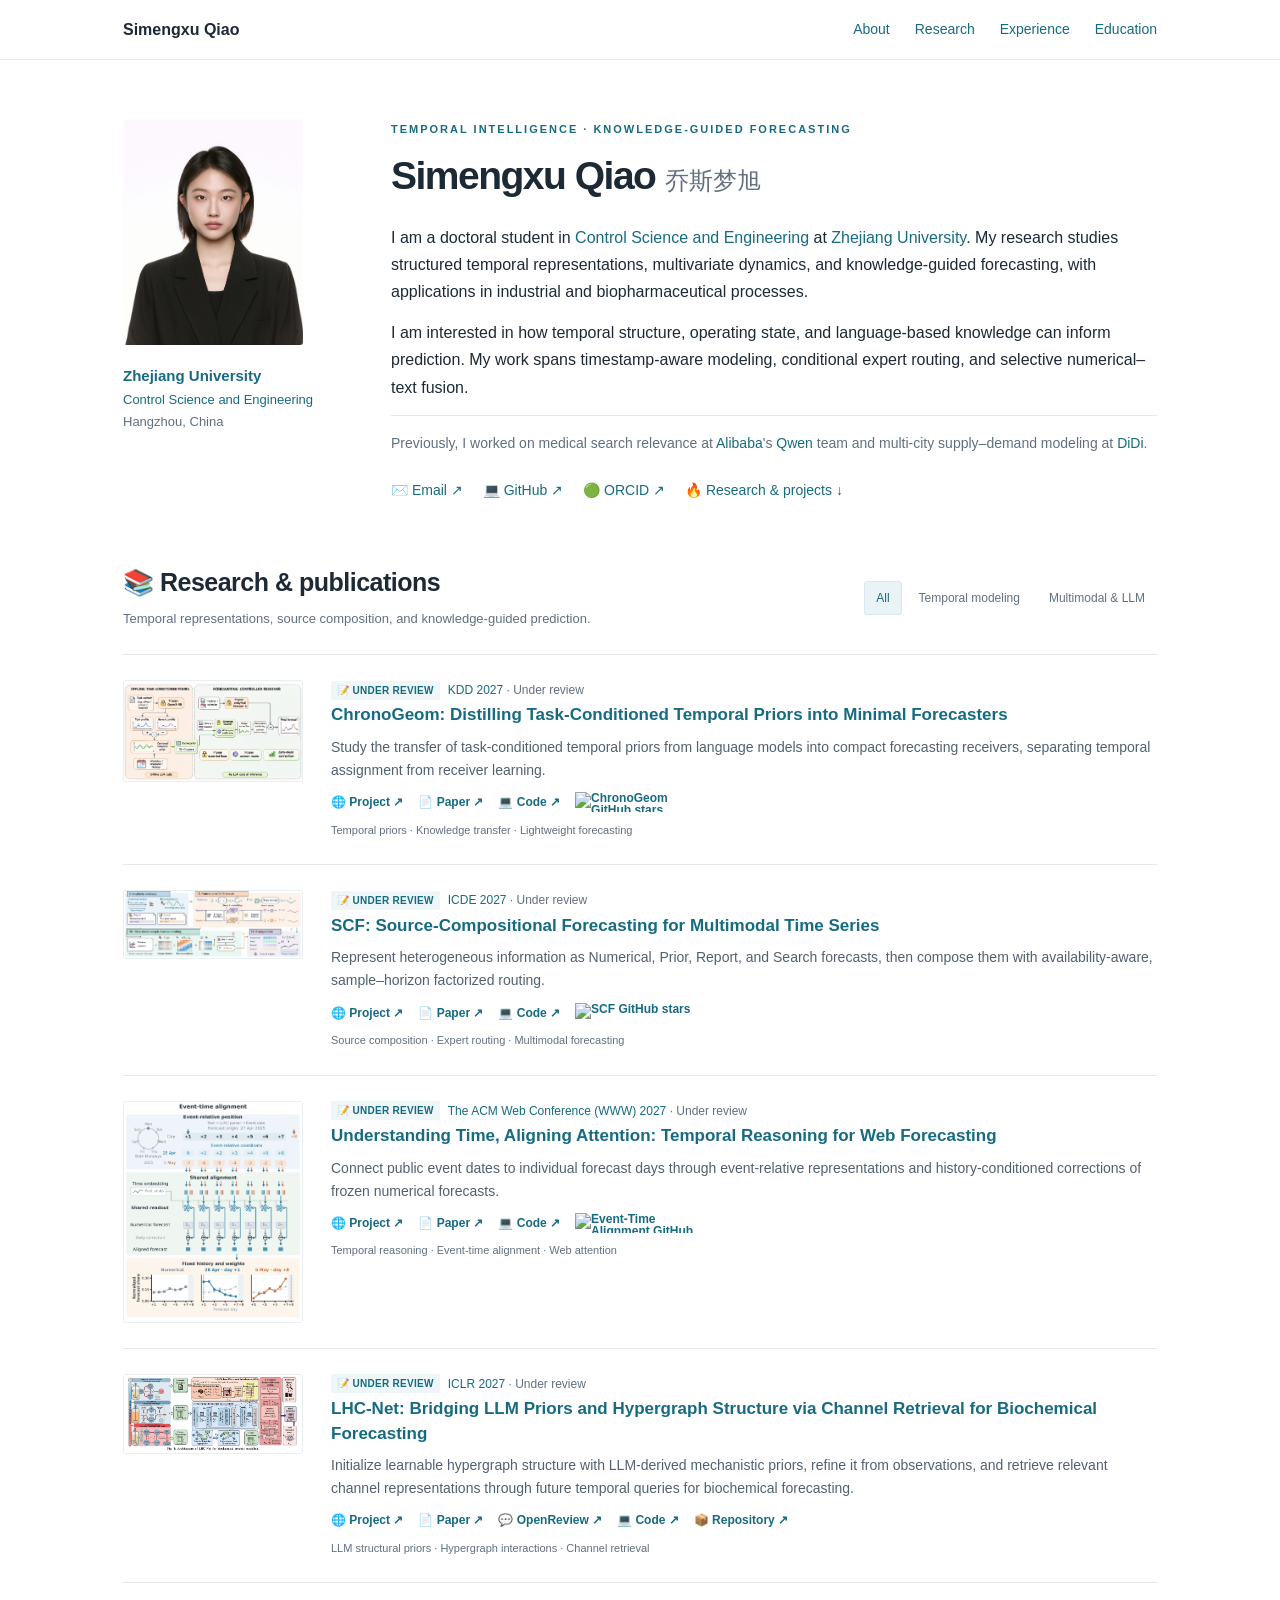
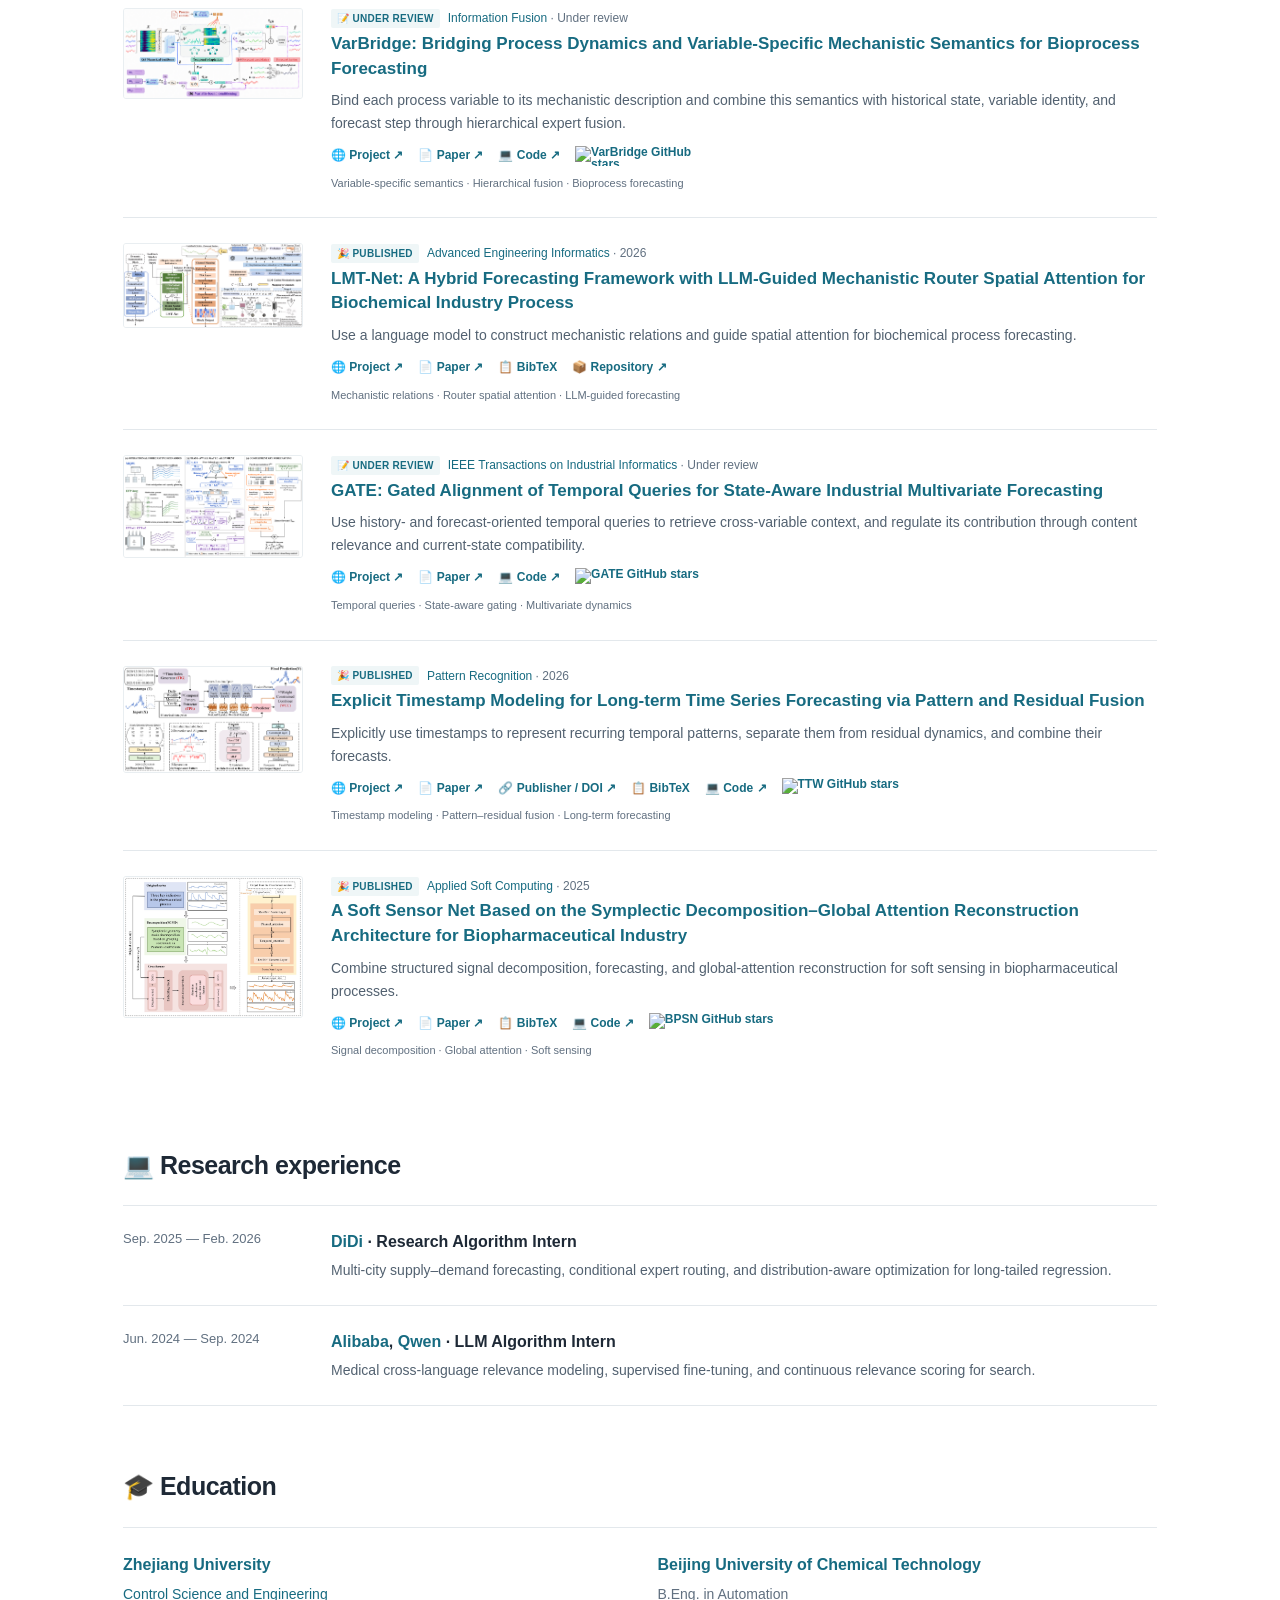
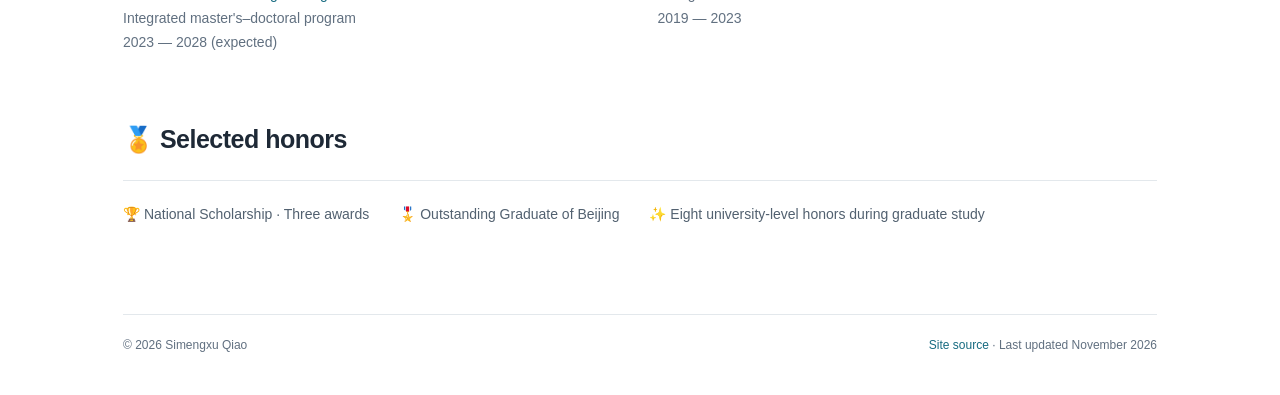
==== commit 89efc7e4: "Organize paper resources and link academic homepage" ====
--- a/index.html
+++ b/index.html
@@ -1 +1 @@
-<!doctype html><html lang="en"><head><meta charset="utf-8"><meta name="viewport" content="width=device-width,initial-scale=1"><title>Simengxu Qiao | 乔斯梦旭 — Zhejiang University</title><meta name="description" content="Simengxu Qiao — temporal representation learning, knowledge-guided forecasting, and multimodal time series at Zhejiang University."><meta name="theme-color" content="#176b81"><link rel="icon" href="assets/favicon.svg" type="image/svg+xml"><link rel="stylesheet" href="assets/style.css?v=1736c0d375"></head><body><a class="skip" href="#main">Skip to content</a><header><div class="nav"><a class="wordmark" href="#about">Simengxu Qiao</a><nav aria-label="Main navigation"><a href="#about">About</a><a href="#publications">Research</a><a href="#experience">Experience</a><a href="#education">Education</a></nav></div></header><main id="main" class="shell"><section id="about" class="intro"><aside class="profile-side"><img class="portrait" src="assets/portrait.jpeg" alt="Portrait of Simengxu Qiao" width="180" height="225"><div class="identity"><strong><a href="https://www.zju.edu.cn/english/" target="_blank" rel="noopener noreferrer">Zhejiang University</a></strong><a href="http://www.cse.zju.edu.cn/" target="_blank" rel="noopener noreferrer">Control Science and Engineering</a><br>Hangzhou, China</div></aside><div class="bio"><p class="eyebrow">Temporal intelligence · Knowledge-guided forecasting</p><h1>Simengxu Qiao <span>乔斯梦旭</span></h1><p>I am a doctoral student in <a href="http://www.cse.zju.edu.cn/" target="_blank" rel="noopener noreferrer">Control Science and Engineering</a> at <a href="https://www.zju.edu.cn/english/" target="_blank" rel="noopener noreferrer">Zhejiang University</a>. My research studies structured temporal representations, multivariate dynamics, and knowledge-guided forecasting, with applications in industrial and biopharmaceutical processes.</p><p>I am interested in how temporal structure, operating state, and language-based knowledge can inform prediction. My work spans timestamp-aware modeling, conditional expert routing, and selective numerical–text fusion.</p><p class="research-line">Previously, I worked on medical search relevance at <a href="https://www.alibabagroup.com/en-US/" target="_blank" rel="noopener noreferrer">Alibaba</a>'s <a href="https://www.qianwen.com/" target="_blank" rel="noopener noreferrer">Qwen</a> team and multi-city supply–demand modeling at <a href="https://www.didiglobal.com/" target="_blank" rel="noopener noreferrer">DiDi</a>.</p><div class="contact"><a href="mailto:qsmxzju@163.com">✉️ Email ↗</a><a href="https://github.com/Joss0623">💻 GitHub ↗</a><a href="https://orcid.org/0009-0007-3082-9708">🟢 ORCID ↗</a><a href="#publications">🔥 Research & projects ↓</a></div></div></section><section class="section" id="publications"><div class="section-heading"><div><h2><span aria-hidden="true">📚</span> Research & publications</h2><p class="section-note">Temporal representations, source composition, and knowledge-guided prediction.</p></div><div class="filters" role="group" aria-label="Filter research"><button data-filter="All" aria-pressed="true">All</button><button data-filter="Temporal" aria-pressed="false">Temporal modeling</button><button data-filter="Multimodal" aria-pressed="false">Multimodal & LLM</button></div></div><span id="filter-status" class="skip" aria-live="polite"></span><article class="pub" data-category="Multimodal"><a class="teaser" href="projects/scf/" aria-label="SCF project"><img src="assets/scf.png" alt="SCF model architecture" loading="lazy"></a><div><div class="meta"><span class="status"><span aria-hidden="true">📝</span> Under review</span><span><a href="https://icde2027.github.io/" target="_blank" rel="noopener noreferrer">ICDE 2027</a> · Under review</span></div><h3><a href="papers/scf.pdf">SCF: Source-Compositional Forecasting for Multimodal Time Series</a></h3><p class="summary">Represent heterogeneous information as Numerical, Prior, Report, and Search forecasts, then compose them with availability-aware, sample–horizon factorized routing.</p><div class="links"><a href="projects/scf/">🌐 Project ↗</a><a href="papers/scf.pdf">📄 Paper ↗</a><a href="https://github.com/Joss0623/SCF">💻 Code ↗</a><a class="repo-badge" href="https://github.com/Joss0623/SCF" target="_blank" rel="noopener noreferrer" aria-label="SCF GitHub repository and stars"><img src="https://img.shields.io/github/stars/Joss0623/SCF?style=social&amp;label=Stars" alt="SCF GitHub stars" loading="lazy" height="20"></a></div><div class="tags">Source composition · Expert routing · Multimodal forecasting</div></div></article><article class="pub" data-category="Multimodal"><a class="teaser" href="projects/lhc-net/" aria-label="LHC-Net project"><img src="assets/lhc-net.png" alt="LHC-Net model architecture" loading="lazy"></a><div><div class="meta"><span class="status"><span aria-hidden="true">📝</span> Under review</span><span><a href="https://iclr.cc/" target="_blank" rel="noopener noreferrer">ICLR 2027</a> · Under review</span></div><h3><a href="https://openreview.net/pdf?id=uPL5X1cZSh">LHC-Net: Bridging LLM Priors and Hypergraph Structure via Channel Retrieval for Biochemical Forecasting</a></h3><p class="summary">Initialize learnable hypergraph structure with LLM-derived mechanistic priors, refine it from observations, and retrieve relevant channel representations through future temporal queries for biochemical forecasting.</p><div class="links"><a href="projects/lhc-net/">🌐 Project ↗</a><a href="https://openreview.net/pdf?id=uPL5X1cZSh">📄 Paper ↗</a><a href="https://openreview.net/forum?id=uPL5X1cZSh" target="_blank" rel="noopener noreferrer">💬 OpenReview ↗</a><a href="https://anonymous.4open.science/r/LHC-Net-8B41" target="_blank" rel="noopener noreferrer">💻 Code ↗</a><a href="https://github.com/Joss0623/LHC-Net">📦 Repository ↗</a></div><div class="tags">LLM structural priors · Hypergraph interactions · Channel retrieval</div></div></article><article class="pub" data-category="Multimodal"><a class="teaser" href="projects/varbridge/" aria-label="VarBridge project"><img src="assets/varbridge.png" alt="VarBridge model architecture" loading="lazy"></a><div><div class="meta"><span class="status"><span aria-hidden="true">📝</span> Under review</span><span><a href="https://www.sciencedirect.com/journal/information-fusion" target="_blank" rel="noopener noreferrer">Information Fusion</a> · Under review</span></div><h3><a href="papers/varbridge.pdf">VarBridge: Bridging Process Dynamics and Variable-Specific Mechanistic Semantics for Bioprocess Forecasting</a></h3><p class="summary">Bind each process variable to its mechanistic description and combine this semantics with historical state, variable identity, and forecast step through hierarchical expert fusion.</p><div class="links"><a href="projects/varbridge/">🌐 Project ↗</a><a href="papers/varbridge.pdf">📄 Paper ↗</a><a href="https://github.com/Joss0623/VarBridge">💻 Code ↗</a><a class="repo-badge" href="https://github.com/Joss0623/VarBridge" target="_blank" rel="noopener noreferrer" aria-label="VarBridge GitHub repository and stars"><img src="https://img.shields.io/github/stars/Joss0623/VarBridge?style=social&amp;label=Stars" alt="VarBridge GitHub stars" loading="lazy" height="20"></a></div><div class="tags">Variable-specific semantics · Hierarchical fusion · Bioprocess forecasting</div></div></article><article class="pub" data-category="Temporal"><a class="teaser" href="projects/gate/" aria-label="GATE project"><img src="assets/gate.png" alt="GATE model architecture" loading="lazy"></a><div><div class="meta"><span class="status"><span aria-hidden="true">📝</span> Under review</span><span><a href="https://www.ieee-ies.org/pubs/transactions-on-industrial-informatics" target="_blank" rel="noopener noreferrer">IEEE Transactions on Industrial Informatics</a> · Under review</span></div><h3><a href="papers/gate.pdf">GATE: Gated Alignment of Temporal Queries for State-Aware Industrial Multivariate Forecasting</a></h3><p class="summary">Use history- and forecast-oriented temporal queries to retrieve cross-variable context, and regulate its contribution through content relevance and current-state compatibility.</p><div class="links"><a href="projects/gate/">🌐 Project ↗</a><a href="papers/gate.pdf">📄 Paper ↗</a><a href="https://github.com/Joss0623/GATE">💻 Code ↗</a><a class="repo-badge" href="https://github.com/Joss0623/GATE" target="_blank" rel="noopener noreferrer" aria-label="GATE GitHub repository and stars"><img src="https://img.shields.io/github/stars/Joss0623/GATE?style=social&amp;label=Stars" alt="GATE GitHub stars" loading="lazy" height="20"></a></div><div class="tags">Temporal queries · State-aware gating · Multivariate dynamics</div></div></article><article class="pub" data-category="Temporal"><a class="teaser" href="projects/event-time/" aria-label="Event-Time Alignment project"><img src="assets/event-time.png" alt="Event-Time Alignment model architecture" loading="lazy"></a><div><div class="meta"><span class="status"><span aria-hidden="true">📝</span> Under review</span><span><a href="https://www2027.thewebconf.org/" target="_blank" rel="noopener noreferrer">The ACM Web Conference (WWW) 2027</a> · Under review</span></div><h3><a href="papers/event-time.pdf">Understanding Time, Aligning Attention: Temporal Reasoning for Web Forecasting</a></h3><p class="summary">Connect public event dates to individual forecast days through event-relative representations and history-conditioned corrections of frozen numerical forecasts.</p><div class="links"><a href="projects/event-time/">🌐 Project ↗</a><a href="papers/event-time.pdf">📄 Paper ↗</a><a href="https://github.com/Joss0623/EventTimeAlignment">💻 Code ↗</a><a class="repo-badge" href="https://github.com/Joss0623/EventTimeAlignment" target="_blank" rel="noopener noreferrer" aria-label="Event-Time Alignment GitHub repository and stars"><img src="https://img.shields.io/github/stars/Joss0623/EventTimeAlignment?style=social&amp;label=Stars" alt="Event-Time Alignment GitHub stars" loading="lazy" height="20"></a></div><div class="tags">Temporal reasoning · Event-time alignment · Web attention</div></div></article><article class="pub" data-category="Temporal"><a class="teaser" href="projects/ttw/" aria-label="TTW project"><img src="assets/ttw.png" alt="TTW model architecture" loading="lazy"></a><div><div class="meta"><span class="status"><span aria-hidden="true">🎉</span> Published</span><span><a href="https://www.sciencedirect.com/journal/pattern-recognition" target="_blank" rel="noopener noreferrer">Pattern Recognition</a> · 2026</span></div><h3><a href="https://doi.org/10.1016/j.patcog.2026.114947">Explicit Timestamp Modeling for Long-term Time Series Forecasting via Pattern and Residual Fusion</a></h3><p class="summary">Explicitly use timestamps to represent recurring temporal patterns, separate them from residual dynamics, and combine their forecasts.</p><div class="links"><a href="projects/ttw/">🌐 Project ↗</a><a href="papers/ttw.pdf">📄 Paper ↗</a><a href="https://doi.org/10.1016/j.patcog.2026.114947" target="_blank" rel="noopener noreferrer">🔗 Publisher / DOI ↗</a><a href="citations/ttw.bib" download>📋 BibTeX</a><a href="https://github.com/Joss0623/TTW">💻 Code ↗</a><a class="repo-badge" href="https://github.com/Joss0623/TTW" target="_blank" rel="noopener noreferrer" aria-label="TTW GitHub repository and stars"><img src="https://img.shields.io/github/stars/Joss0623/TTW?style=social&amp;label=Stars" alt="TTW GitHub stars" loading="lazy" height="20"></a></div><div class="tags">Timestamp modeling · Pattern–residual fusion · Long-term forecasting</div></div></article><article class="pub" data-category="Multimodal"><a class="teaser" href="projects/lmt-net/" aria-label="LMT-Net project"><img src="assets/lmt-net.png" alt="LMT-Net model architecture" loading="lazy"></a><div><div class="meta"><span class="status"><span aria-hidden="true">🎉</span> Published</span><span><a href="https://www.sciencedirect.com/journal/advanced-engineering-informatics" target="_blank" rel="noopener noreferrer">Advanced Engineering Informatics</a> · 2026</span></div><h3><a href="https://doi.org/10.1016/j.aei.2026.105001">LMT-Net: A Hybrid Forecasting Framework with LLM-Guided Mechanistic Router Spatial Attention for Biochemical Industry Process</a></h3><p class="summary">Use a language model to construct mechanistic relations and guide spatial attention for biochemical process forecasting.</p><div class="links"><a href="projects/lmt-net/">🌐 Project ↗</a><a href="https://doi.org/10.1016/j.aei.2026.105001">📄 Paper ↗</a><a href="citations/lmt-net.bib" download>📋 BibTeX</a><a href="https://github.com/Joss0623/LMT-Net">📦 Repository ↗</a></div><div class="tags">Mechanistic relations · Router spatial attention · LLM-guided forecasting</div></div></article><article class="pub" data-category="Temporal"><a class="teaser" href="projects/bpsn/" aria-label="BPSN project"><img src="assets/bpsn.png" alt="BPSN model architecture" loading="lazy"></a><div><div class="meta"><span class="status"><span aria-hidden="true">🎉</span> Published</span><span><a href="https://www.sciencedirect.com/journal/applied-soft-computing" target="_blank" rel="noopener noreferrer">Applied Soft Computing</a> · 2025</span></div><h3><a href="https://doi.org/10.1016/j.asoc.2025.113636">A Soft Sensor Net Based on the Symplectic Decomposition–Global Attention Reconstruction Architecture for Biopharmaceutical Industry</a></h3><p class="summary">Combine structured signal decomposition, forecasting, and global-attention reconstruction for soft sensing in biopharmaceutical processes.</p><div class="links"><a href="projects/bpsn/">🌐 Project ↗</a><a href="https://doi.org/10.1016/j.asoc.2025.113636">📄 Paper ↗</a><a href="citations/bpsn.bib" download>📋 BibTeX</a><a href="https://github.com/Joss0623/BioPharmaSoftNet">💻 Code ↗</a><a class="repo-badge" href="https://github.com/Joss0623/BioPharmaSoftNet" target="_blank" rel="noopener noreferrer" aria-label="BPSN GitHub repository and stars"><img src="https://img.shields.io/github/stars/Joss0623/BioPharmaSoftNet?style=social&amp;label=Stars" alt="BPSN GitHub stars" loading="lazy" height="20"></a></div><div class="tags">Signal decomposition · Global attention · Soft sensing</div></div></article><article class="pub" data-category="Temporal"><a class="teaser" href="projects/chronogeom/" aria-label="ChronoGeom project"><img src="assets/chronogeom.png" alt="ChronoGeom model architecture" loading="lazy"></a><div><div class="meta"><span class="status"><span aria-hidden="true">📝</span> Under review</span><span><a href="https://kdd2027.kdd.org/" target="_blank" rel="noopener noreferrer">KDD 2027</a> · Under review</span></div><h3><a href="papers/chronogeom.pdf">ChronoGeom: Distilling Task-Conditioned Temporal Priors into Minimal Forecasters</a></h3><p class="summary">Study the transfer of task-conditioned temporal priors from language models into compact forecasting receivers, separating temporal assignment from receiver learning.</p><div class="links"><a href="projects/chronogeom/">🌐 Project ↗</a><a href="papers/chronogeom.pdf">📄 Paper ↗</a><a href="https://github.com/Joss0623/ChronoGeom">💻 Code ↗</a><a class="repo-badge" href="https://github.com/Joss0623/ChronoGeom" target="_blank" rel="noopener noreferrer" aria-label="ChronoGeom GitHub repository and stars"><img src="https://img.shields.io/github/stars/Joss0623/ChronoGeom?style=social&amp;label=Stars" alt="ChronoGeom GitHub stars" loading="lazy" height="20"></a></div><div class="tags">Temporal priors · Knowledge transfer · Lightweight forecasting</div></div></article></section><section class="section" id="experience"><div class="section-heading"><h2><span aria-hidden="true">💻</span> Research experience</h2></div><div class="timeline"><article><div class="date">Sep. 2025 — Feb. 2026</div><div><h3><a href="https://www.didiglobal.com/" target="_blank" rel="noopener noreferrer">DiDi</a> · Research Algorithm Intern</h3><p>Multi-city supply–demand forecasting, conditional expert routing, and distribution-aware optimization for long-tailed regression.</p></div></article><article><div class="date">Jun. 2024 — Sep. 2024</div><div><h3><a href="https://www.alibabagroup.com/en-US/" target="_blank" rel="noopener noreferrer">Alibaba</a>, <a href="https://www.qianwen.com/" target="_blank" rel="noopener noreferrer">Qwen</a> · LLM Algorithm Intern</h3><p>Medical cross-language relevance modeling, supervised fine-tuning, and continuous relevance scoring for search.</p></div></article></div></section><section class="section" id="education"><div class="section-heading"><h2><span aria-hidden="true">🎓</span> Education</h2></div><div class="education"><article><h3><a href="https://www.zju.edu.cn/english/" target="_blank" rel="noopener noreferrer">Zhejiang University</a></h3><p><a href="http://www.cse.zju.edu.cn/" target="_blank" rel="noopener noreferrer">Control Science and Engineering</a><br>Integrated master's–doctoral program<br>2023 — 2028 (expected)</p></article><article><h3><a href="https://english.buct.edu.cn/" target="_blank" rel="noopener noreferrer">Beijing University of Chemical Technology</a></h3><p>B.Eng. in Automation<br>2019 — 2023</p></article></div></section><section class="section"><div class="section-heading"><h2><span aria-hidden="true">🏅</span> Selected honors</h2></div><div class="awards"><span>🏆 National Scholarship · Three awards</span><span>🎖️ Outstanding Graduate of Beijing</span><span>✨ Eight university-level honors during graduate study</span></div></section><footer><span>© 2026 Simengxu Qiao</span><span><a href="https://github.com/Joss0623/Joss0623.github.io">Site source</a> · Last updated November 2026</span></footer></main><script src="assets/site.js"></script></body></html>+<!doctype html><html lang="en"><head><meta charset="utf-8"><meta name="viewport" content="width=device-width,initial-scale=1"><title>Simengxu Qiao | 乔斯梦旭 — Zhejiang University</title><meta name="description" content="Simengxu Qiao — temporal representation learning, knowledge-guided forecasting, and multimodal time series at Zhejiang University."><meta name="theme-color" content="#176b81"><link rel="icon" href="assets/favicon.svg" type="image/svg+xml"><link rel="stylesheet" href="assets/style.css?v=1736c0d375"></head><body><a class="skip" href="#main">Skip to content</a><header><div class="nav"><a class="wordmark" href="#about">Simengxu Qiao</a><nav aria-label="Main navigation"><a href="#about">About</a><a href="#publications">Research</a><a href="#experience">Experience</a><a href="#education">Education</a></nav></div></header><main id="main" class="shell"><section id="about" class="intro"><aside class="profile-side"><img class="portrait" src="assets/portrait.jpeg" alt="Portrait of Simengxu Qiao" width="180" height="225"><div class="identity"><strong><a href="https://www.zju.edu.cn/english/" target="_blank" rel="noopener noreferrer">Zhejiang University</a></strong><a href="http://www.cse.zju.edu.cn/" target="_blank" rel="noopener noreferrer">Control Science and Engineering</a><br>Hangzhou, China</div></aside><div class="bio"><p class="eyebrow">Temporal intelligence · Knowledge-guided forecasting</p><h1>Simengxu Qiao <span>乔斯梦旭</span></h1><p>I am a doctoral student in <a href="http://www.cse.zju.edu.cn/" target="_blank" rel="noopener noreferrer">Control Science and Engineering</a> at <a href="https://www.zju.edu.cn/english/" target="_blank" rel="noopener noreferrer">Zhejiang University</a>. My research studies structured temporal representations, multivariate dynamics, and knowledge-guided forecasting, with applications in industrial and biopharmaceutical processes.</p><p>I am interested in how temporal structure, operating state, and language-based knowledge can inform prediction. My work spans timestamp-aware modeling, conditional expert routing, and selective numerical–text fusion.</p><p class="research-line">Previously, I worked on medical search relevance at <a href="https://www.alibabagroup.com/en-US/" target="_blank" rel="noopener noreferrer">Alibaba</a>'s <a href="https://www.qianwen.com/" target="_blank" rel="noopener noreferrer">Qwen</a> team and multi-city supply–demand modeling at <a href="https://www.didiglobal.com/" target="_blank" rel="noopener noreferrer">DiDi</a>.</p><div class="contact"><a href="mailto:qsmxzju@163.com">✉️ Email ↗</a><a href="https://github.com/Joss0623">💻 GitHub ↗</a><a href="https://orcid.org/0009-0007-3082-9708">🟢 ORCID ↗</a><a href="#publications">🔥 Research & projects ↓</a></div></div></section><section class="section" id="publications"><div class="section-heading"><div><h2><span aria-hidden="true">📚</span> Research & publications</h2><p class="section-note">Temporal representations, source composition, and knowledge-guided prediction.</p></div><div class="filters" role="group" aria-label="Filter research"><button data-filter="All" aria-pressed="true">All</button><button data-filter="Temporal" aria-pressed="false">Temporal modeling</button><button data-filter="Multimodal" aria-pressed="false">Multimodal & LLM</button></div></div><span id="filter-status" class="skip" aria-live="polite"></span><article class="pub" data-category="Temporal"><a class="teaser" href="projects/chronogeom/" aria-label="ChronoGeom project"><img src="assets/chronogeom.png" alt="ChronoGeom model architecture" loading="lazy"></a><div><div class="meta"><span class="status"><span aria-hidden="true">📝</span> Under review</span><span><a href="https://kdd2027.kdd.org/" target="_blank" rel="noopener noreferrer">KDD 2027</a> · Under review</span></div><h3><a href="papers/chronogeom.pdf">ChronoGeom: Distilling Task-Conditioned Temporal Priors into Minimal Forecasters</a></h3><p class="summary">Study the transfer of task-conditioned temporal priors from language models into compact forecasting receivers, separating temporal assignment from receiver learning.</p><div class="links"><a href="projects/chronogeom/">🌐 Project ↗</a><a href="papers/chronogeom.pdf">📄 Paper ↗</a><a href="https://github.com/Joss0623/ChronoGeom">💻 Code ↗</a><a class="repo-badge" href="https://github.com/Joss0623/ChronoGeom" target="_blank" rel="noopener noreferrer" aria-label="ChronoGeom GitHub repository and stars"><img src="https://img.shields.io/github/stars/Joss0623/ChronoGeom?style=social&amp;label=Stars" alt="ChronoGeom GitHub stars" loading="lazy" height="20"></a></div><div class="tags">Temporal priors · Knowledge transfer · Lightweight forecasting</div></div></article><article class="pub" data-category="Multimodal"><a class="teaser" href="projects/scf/" aria-label="SCF project"><img src="assets/scf.png" alt="SCF model architecture" loading="lazy"></a><div><div class="meta"><span class="status"><span aria-hidden="true">📝</span> Under review</span><span><a href="https://icde2027.github.io/" target="_blank" rel="noopener noreferrer">ICDE 2027</a> · Under review</span></div><h3><a href="papers/scf.pdf">SCF: Source-Compositional Forecasting for Multimodal Time Series</a></h3><p class="summary">Represent heterogeneous information as Numerical, Prior, Report, and Search forecasts, then compose them with availability-aware, sample–horizon factorized routing.</p><div class="links"><a href="projects/scf/">🌐 Project ↗</a><a href="papers/scf.pdf">📄 Paper ↗</a><a href="https://github.com/Joss0623/SCF">💻 Code ↗</a><a class="repo-badge" href="https://github.com/Joss0623/SCF" target="_blank" rel="noopener noreferrer" aria-label="SCF GitHub repository and stars"><img src="https://img.shields.io/github/stars/Joss0623/SCF?style=social&amp;label=Stars" alt="SCF GitHub stars" loading="lazy" height="20"></a></div><div class="tags">Source composition · Expert routing · Multimodal forecasting</div></div></article><article class="pub" data-category="Temporal"><a class="teaser" href="projects/event-time/" aria-label="Event-Time Alignment project"><img src="assets/event-time.png" alt="Event-Time Alignment model architecture" loading="lazy"></a><div><div class="meta"><span class="status"><span aria-hidden="true">📝</span> Under review</span><span><a href="https://www2027.thewebconf.org/" target="_blank" rel="noopener noreferrer">The ACM Web Conference (WWW) 2027</a> · Under review</span></div><h3><a href="papers/event-time.pdf">Understanding Time, Aligning Attention: Temporal Reasoning for Web Forecasting</a></h3><p class="summary">Connect public event dates to individual forecast days through event-relative representations and history-conditioned corrections of frozen numerical forecasts.</p><div class="links"><a href="projects/event-time/">🌐 Project ↗</a><a href="papers/event-time.pdf">📄 Paper ↗</a><a href="https://github.com/Joss0623/EventTimeAlignment">💻 Code ↗</a><a class="repo-badge" href="https://github.com/Joss0623/EventTimeAlignment" target="_blank" rel="noopener noreferrer" aria-label="Event-Time Alignment GitHub repository and stars"><img src="https://img.shields.io/github/stars/Joss0623/EventTimeAlignment?style=social&amp;label=Stars" alt="Event-Time Alignment GitHub stars" loading="lazy" height="20"></a></div><div class="tags">Temporal reasoning · Event-time alignment · Web attention</div></div></article><article class="pub" data-category="Multimodal"><a class="teaser" href="projects/lhc-net/" aria-label="LHC-Net project"><img src="assets/lhc-net.png" alt="LHC-Net model architecture" loading="lazy"></a><div><div class="meta"><span class="status"><span aria-hidden="true">📝</span> Under review</span><span><a href="https://iclr.cc/" target="_blank" rel="noopener noreferrer">ICLR 2027</a> · Under review</span></div><h3><a href="https://openreview.net/pdf?id=uPL5X1cZSh">LHC-Net: Bridging LLM Priors and Hypergraph Structure via Channel Retrieval for Biochemical Forecasting</a></h3><p class="summary">Initialize learnable hypergraph structure with LLM-derived mechanistic priors, refine it from observations, and retrieve relevant channel representations through future temporal queries for biochemical forecasting.</p><div class="links"><a href="projects/lhc-net/">🌐 Project ↗</a><a href="https://openreview.net/pdf?id=uPL5X1cZSh">📄 Paper ↗</a><a href="https://openreview.net/forum?id=uPL5X1cZSh" target="_blank" rel="noopener noreferrer">💬 OpenReview ↗</a><a href="https://anonymous.4open.science/r/LHC-Net-8B41" target="_blank" rel="noopener noreferrer">💻 Code ↗</a><a href="https://github.com/Joss0623/LHC-Net">📦 Repository ↗</a></div><div class="tags">LLM structural priors · Hypergraph interactions · Channel retrieval</div></div></article><article class="pub" data-category="Multimodal"><a class="teaser" href="projects/varbridge/" aria-label="VarBridge project"><img src="assets/varbridge.png" alt="VarBridge model architecture" loading="lazy"></a><div><div class="meta"><span class="status"><span aria-hidden="true">📝</span> Under review</span><span><a href="https://www.sciencedirect.com/journal/information-fusion" target="_blank" rel="noopener noreferrer">Information Fusion</a> · Under review</span></div><h3><a href="papers/varbridge.pdf">VarBridge: Bridging Process Dynamics and Variable-Specific Mechanistic Semantics for Bioprocess Forecasting</a></h3><p class="summary">Bind each process variable to its mechanistic description and combine this semantics with historical state, variable identity, and forecast step through hierarchical expert fusion.</p><div class="links"><a href="projects/varbridge/">🌐 Project ↗</a><a href="papers/varbridge.pdf">📄 Paper ↗</a><a href="https://github.com/Joss0623/VarBridge">💻 Code ↗</a><a class="repo-badge" href="https://github.com/Joss0623/VarBridge" target="_blank" rel="noopener noreferrer" aria-label="VarBridge GitHub repository and stars"><img src="https://img.shields.io/github/stars/Joss0623/VarBridge?style=social&amp;label=Stars" alt="VarBridge GitHub stars" loading="lazy" height="20"></a></div><div class="tags">Variable-specific semantics · Hierarchical fusion · Bioprocess forecasting</div></div></article><article class="pub" data-category="Multimodal"><a class="teaser" href="projects/lmt-net/" aria-label="LMT-Net project"><img src="assets/lmt-net.png" alt="LMT-Net model architecture" loading="lazy"></a><div><div class="meta"><span class="status"><span aria-hidden="true">🎉</span> Published</span><span><a href="https://www.sciencedirect.com/journal/advanced-engineering-informatics" target="_blank" rel="noopener noreferrer">Advanced Engineering Informatics</a> · 2026</span></div><h3><a href="https://doi.org/10.1016/j.aei.2026.105001">LMT-Net: A Hybrid Forecasting Framework with LLM-Guided Mechanistic Router Spatial Attention for Biochemical Industry Process</a></h3><p class="summary">Use a language model to construct mechanistic relations and guide spatial attention for biochemical process forecasting.</p><div class="links"><a href="projects/lmt-net/">🌐 Project ↗</a><a href="https://doi.org/10.1016/j.aei.2026.105001">📄 Paper ↗</a><a href="citations/lmt-net.bib" download>📋 BibTeX</a><a href="https://github.com/Joss0623/LMT-Net">📦 Repository ↗</a></div><div class="tags">Mechanistic relations · Router spatial attention · LLM-guided forecasting</div></div></article><article class="pub" data-category="Temporal"><a class="teaser" href="projects/gate/" aria-label="GATE project"><img src="assets/gate.png" alt="GATE model architecture" loading="lazy"></a><div><div class="meta"><span class="status"><span aria-hidden="true">📝</span> Under review</span><span><a href="https://www.ieee-ies.org/pubs/transactions-on-industrial-informatics" target="_blank" rel="noopener noreferrer">IEEE Transactions on Industrial Informatics</a> · Under review</span></div><h3><a href="papers/gate.pdf">GATE: Gated Alignment of Temporal Queries for State-Aware Industrial Multivariate Forecasting</a></h3><p class="summary">Use history- and forecast-oriented temporal queries to retrieve cross-variable context, and regulate its contribution through content relevance and current-state compatibility.</p><div class="links"><a href="projects/gate/">🌐 Project ↗</a><a href="papers/gate.pdf">📄 Paper ↗</a><a href="https://github.com/Joss0623/GATE">💻 Code ↗</a><a class="repo-badge" href="https://github.com/Joss0623/GATE" target="_blank" rel="noopener noreferrer" aria-label="GATE GitHub repository and stars"><img src="https://img.shields.io/github/stars/Joss0623/GATE?style=social&amp;label=Stars" alt="GATE GitHub stars" loading="lazy" height="20"></a></div><div class="tags">Temporal queries · State-aware gating · Multivariate dynamics</div></div></article><article class="pub" data-category="Temporal"><a class="teaser" href="projects/ttw/" aria-label="TTW project"><img src="assets/ttw.png" alt="TTW model architecture" loading="lazy"></a><div><div class="meta"><span class="status"><span aria-hidden="true">🎉</span> Published</span><span><a href="https://www.sciencedirect.com/journal/pattern-recognition" target="_blank" rel="noopener noreferrer">Pattern Recognition</a> · 2026</span></div><h3><a href="https://doi.org/10.1016/j.patcog.2026.114947">Explicit Timestamp Modeling for Long-term Time Series Forecasting via Pattern and Residual Fusion</a></h3><p class="summary">Explicitly use timestamps to represent recurring temporal patterns, separate them from residual dynamics, and combine their forecasts.</p><div class="links"><a href="projects/ttw/">🌐 Project ↗</a><a href="papers/ttw.pdf">📄 Paper ↗</a><a href="https://doi.org/10.1016/j.patcog.2026.114947" target="_blank" rel="noopener noreferrer">🔗 Publisher / DOI ↗</a><a href="citations/ttw.bib" download>📋 BibTeX</a><a href="https://github.com/Joss0623/TTW">💻 Code ↗</a><a class="repo-badge" href="https://github.com/Joss0623/TTW" target="_blank" rel="noopener noreferrer" aria-label="TTW GitHub repository and stars"><img src="https://img.shields.io/github/stars/Joss0623/TTW?style=social&amp;label=Stars" alt="TTW GitHub stars" loading="lazy" height="20"></a></div><div class="tags">Timestamp modeling · Pattern–residual fusion · Long-term forecasting</div></div></article><article class="pub" data-category="Temporal"><a class="teaser" href="projects/bpsn/" aria-label="BPSN project"><img src="assets/bpsn.png" alt="BPSN model architecture" loading="lazy"></a><div><div class="meta"><span class="status"><span aria-hidden="true">🎉</span> Published</span><span><a href="https://www.sciencedirect.com/journal/applied-soft-computing" target="_blank" rel="noopener noreferrer">Applied Soft Computing</a> · 2025</span></div><h3><a href="https://doi.org/10.1016/j.asoc.2025.113636">A Soft Sensor Net Based on the Symplectic Decomposition–Global Attention Reconstruction Architecture for Biopharmaceutical Industry</a></h3><p class="summary">Combine structured signal decomposition, forecasting, and global-attention reconstruction for soft sensing in biopharmaceutical processes.</p><div class="links"><a href="projects/bpsn/">🌐 Project ↗</a><a href="https://doi.org/10.1016/j.asoc.2025.113636">📄 Paper ↗</a><a href="citations/bpsn.bib" download>📋 BibTeX</a><a href="https://github.com/Joss0623/BioPharmaSoftNet">💻 Code ↗</a><a class="repo-badge" href="https://github.com/Joss0623/BioPharmaSoftNet" target="_blank" rel="noopener noreferrer" aria-label="BPSN GitHub repository and stars"><img src="https://img.shields.io/github/stars/Joss0623/BioPharmaSoftNet?style=social&amp;label=Stars" alt="BPSN GitHub stars" loading="lazy" height="20"></a></div><div class="tags">Signal decomposition · Global attention · Soft sensing</div></div></article></section><section class="section" id="experience"><div class="section-heading"><h2><span aria-hidden="true">💻</span> Research experience</h2></div><div class="timeline"><article><div class="date">Sep. 2025 — Feb. 2026</div><div><h3><a href="https://www.didiglobal.com/" target="_blank" rel="noopener noreferrer">DiDi</a> · Research Algorithm Intern</h3><p>Multi-city supply–demand forecasting, conditional expert routing, and distribution-aware optimization for long-tailed regression.</p></div></article><article><div class="date">Jun. 2024 — Sep. 2024</div><div><h3><a href="https://www.alibabagroup.com/en-US/" target="_blank" rel="noopener noreferrer">Alibaba</a>, <a href="https://www.qianwen.com/" target="_blank" rel="noopener noreferrer">Qwen</a> · LLM Algorithm Intern</h3><p>Medical cross-language relevance modeling, supervised fine-tuning, and continuous relevance scoring for search.</p></div></article></div></section><section class="section" id="education"><div class="section-heading"><h2><span aria-hidden="true">🎓</span> Education</h2></div><div class="education"><article><h3><a href="https://www.zju.edu.cn/english/" target="_blank" rel="noopener noreferrer">Zhejiang University</a></h3><p><a href="http://www.cse.zju.edu.cn/" target="_blank" rel="noopener noreferrer">Control Science and Engineering</a><br>Integrated master's–doctoral program<br>2023 — 2028 (expected)</p></article><article><h3><a href="https://english.buct.edu.cn/" target="_blank" rel="noopener noreferrer">Beijing University of Chemical Technology</a></h3><p>B.Eng. in Automation<br>2019 — 2023</p></article></div></section><section class="section"><div class="section-heading"><h2><span aria-hidden="true">🏅</span> Selected honors</h2></div><div class="awards"><span>🏆 National Scholarship · Three awards</span><span>🎖️ Outstanding Graduate of Beijing</span><span>✨ Eight university-level honors during graduate study</span></div></section><footer><span>© 2026 Simengxu Qiao</span><span><a href="https://github.com/Joss0623/Joss0623.github.io">Site source</a> · Last updated November 2026</span></footer></main><script src="assets/site.js"></script></body></html>
